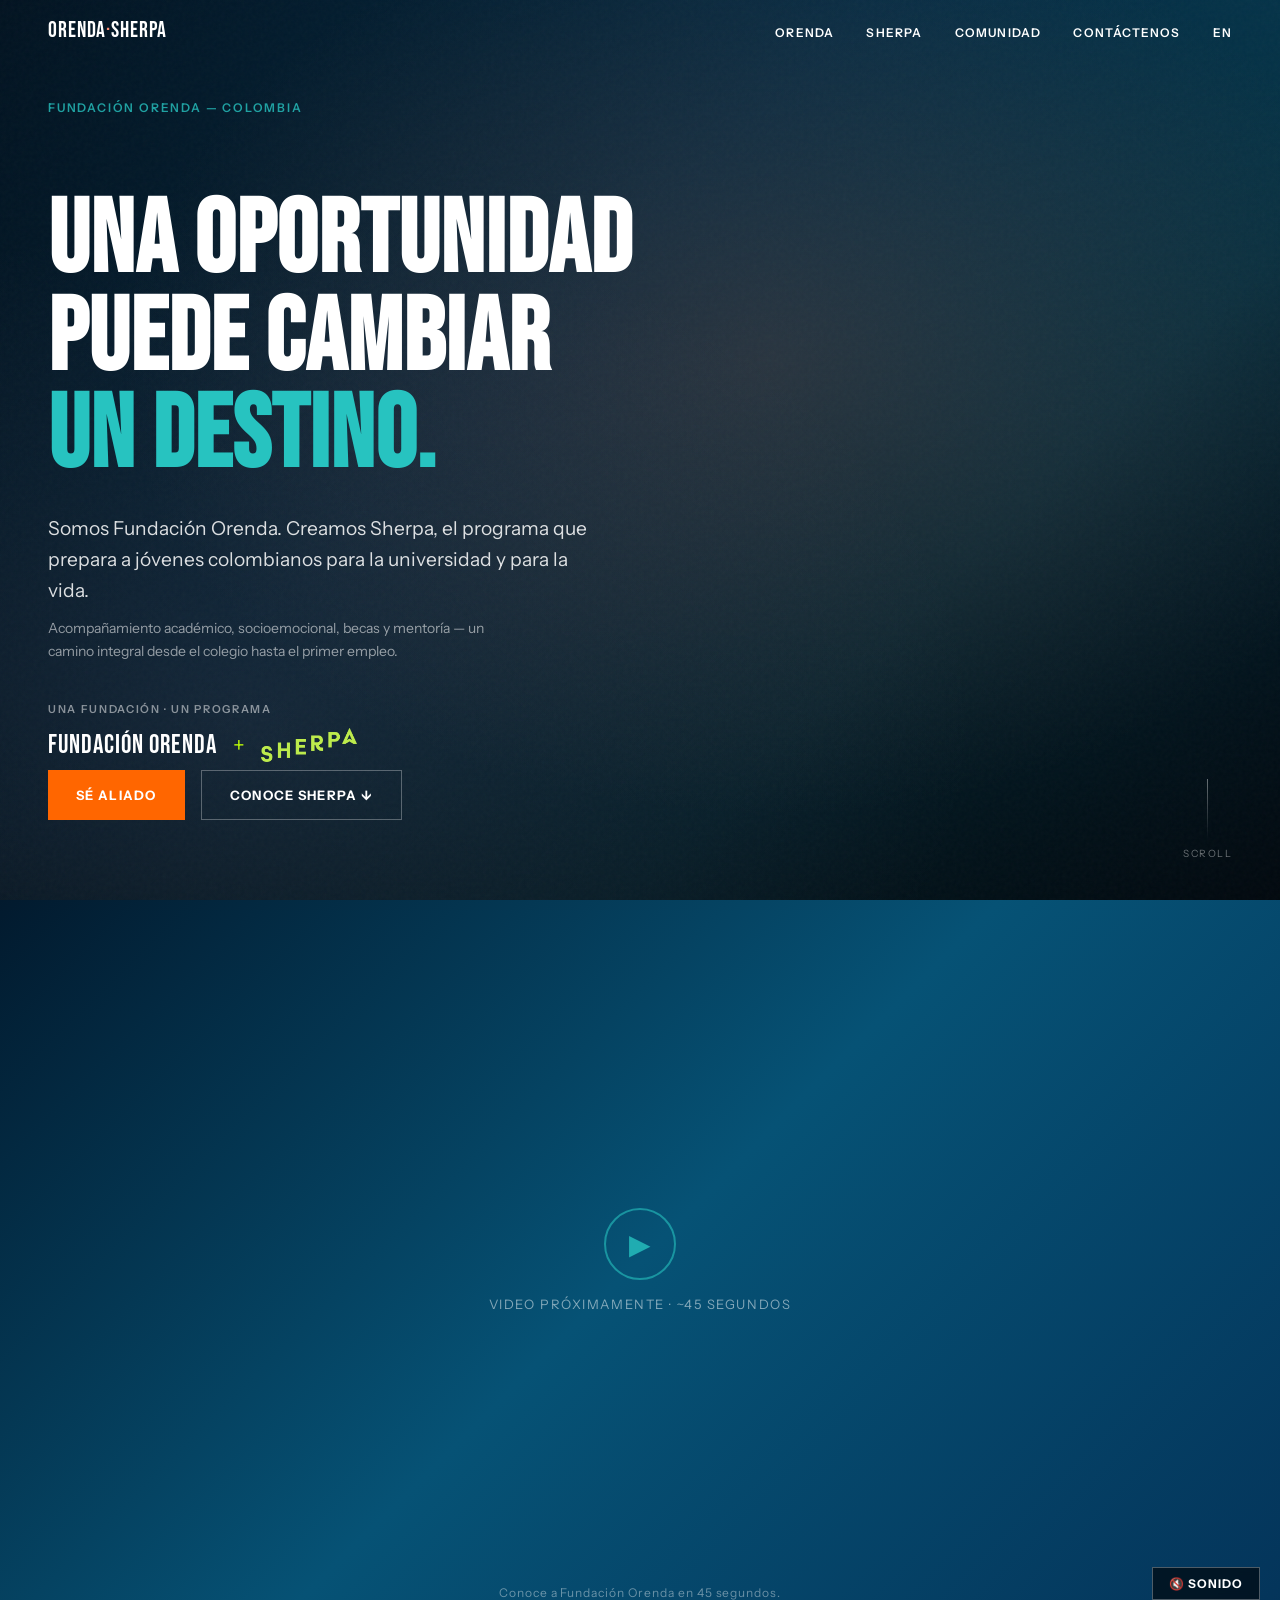
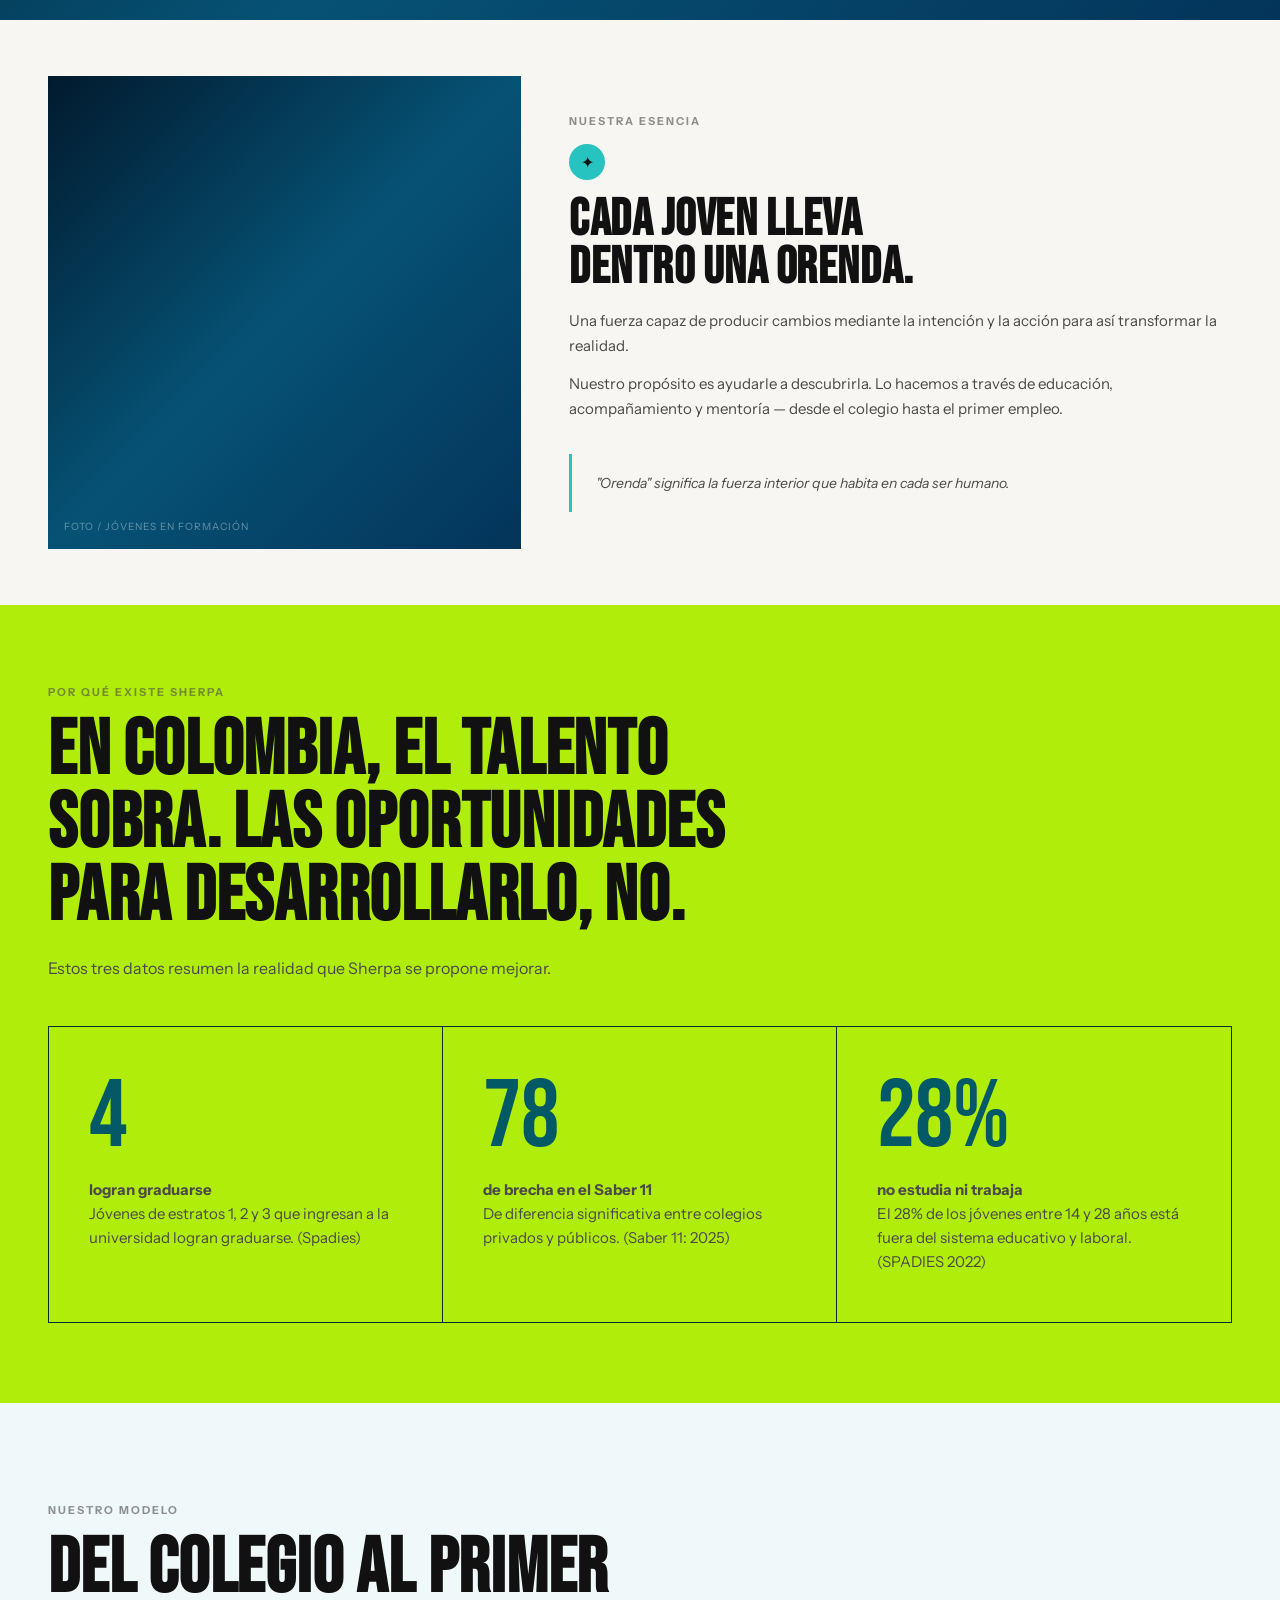
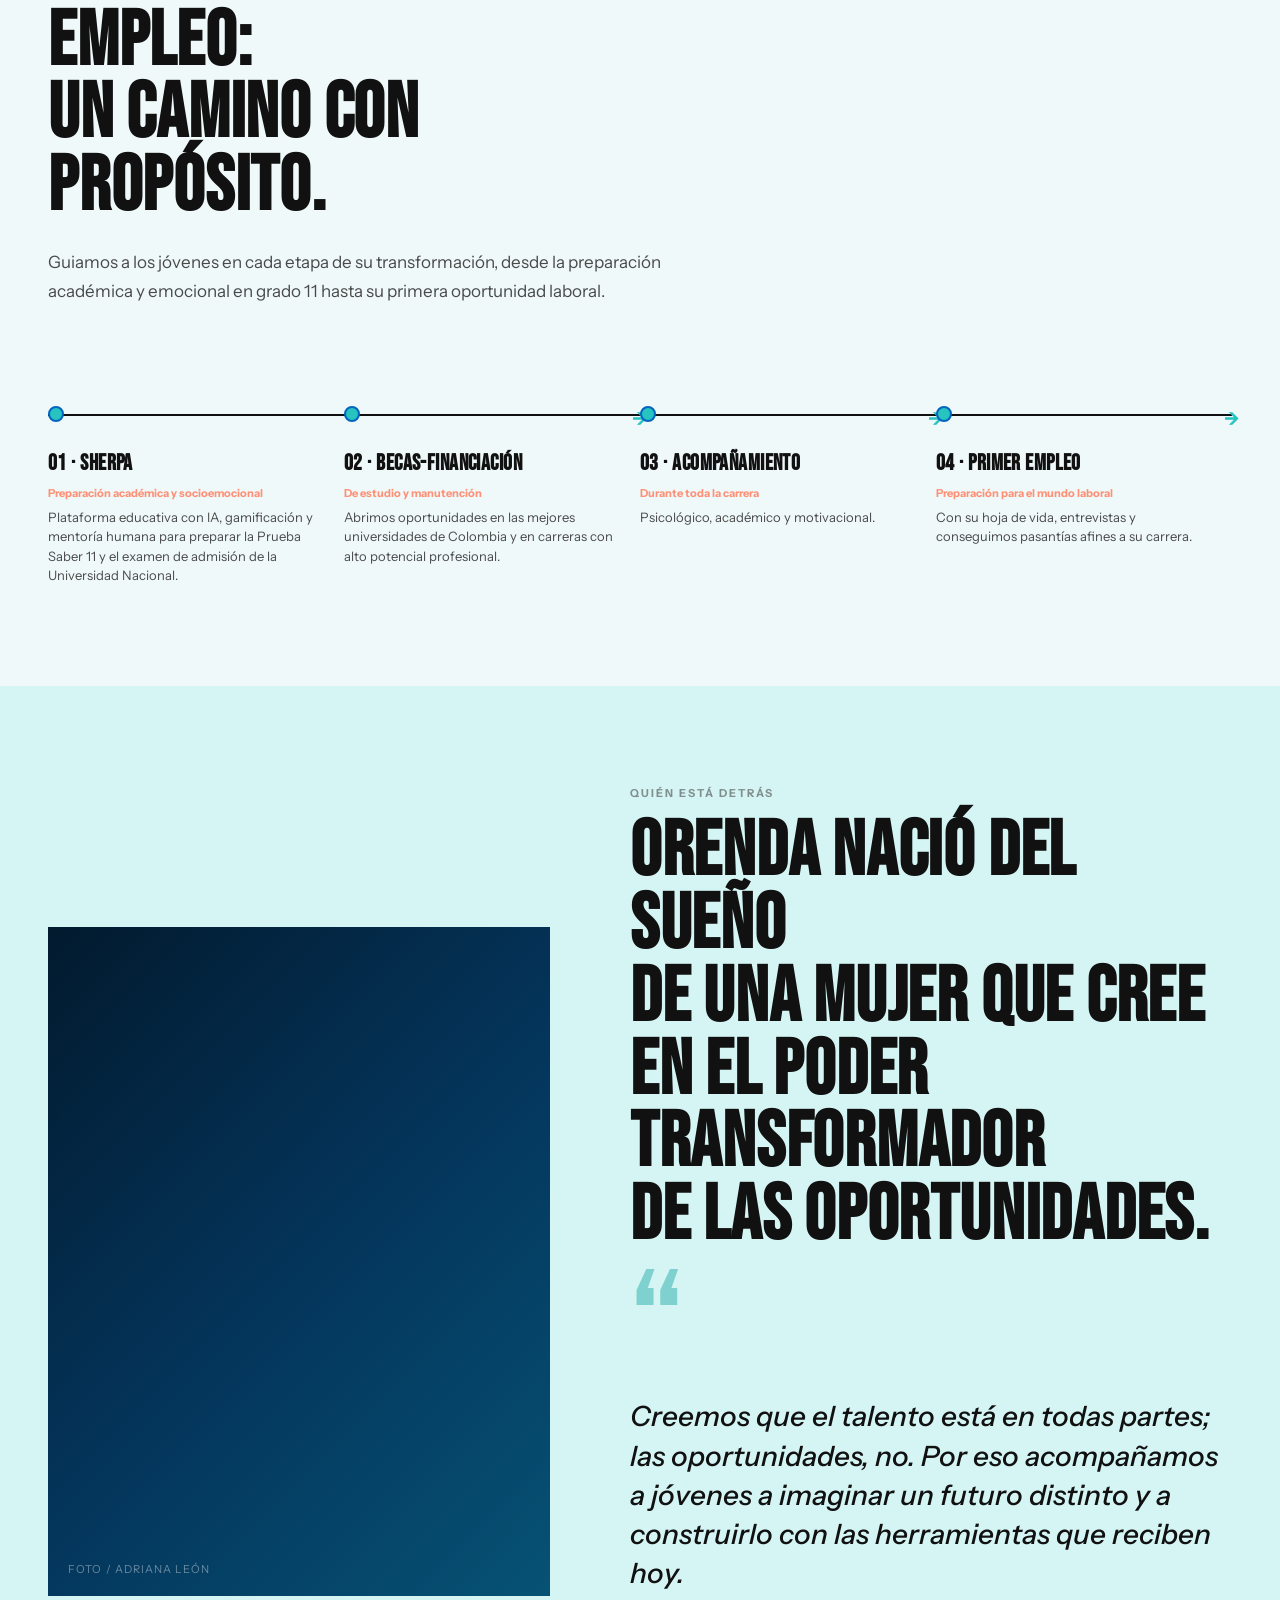
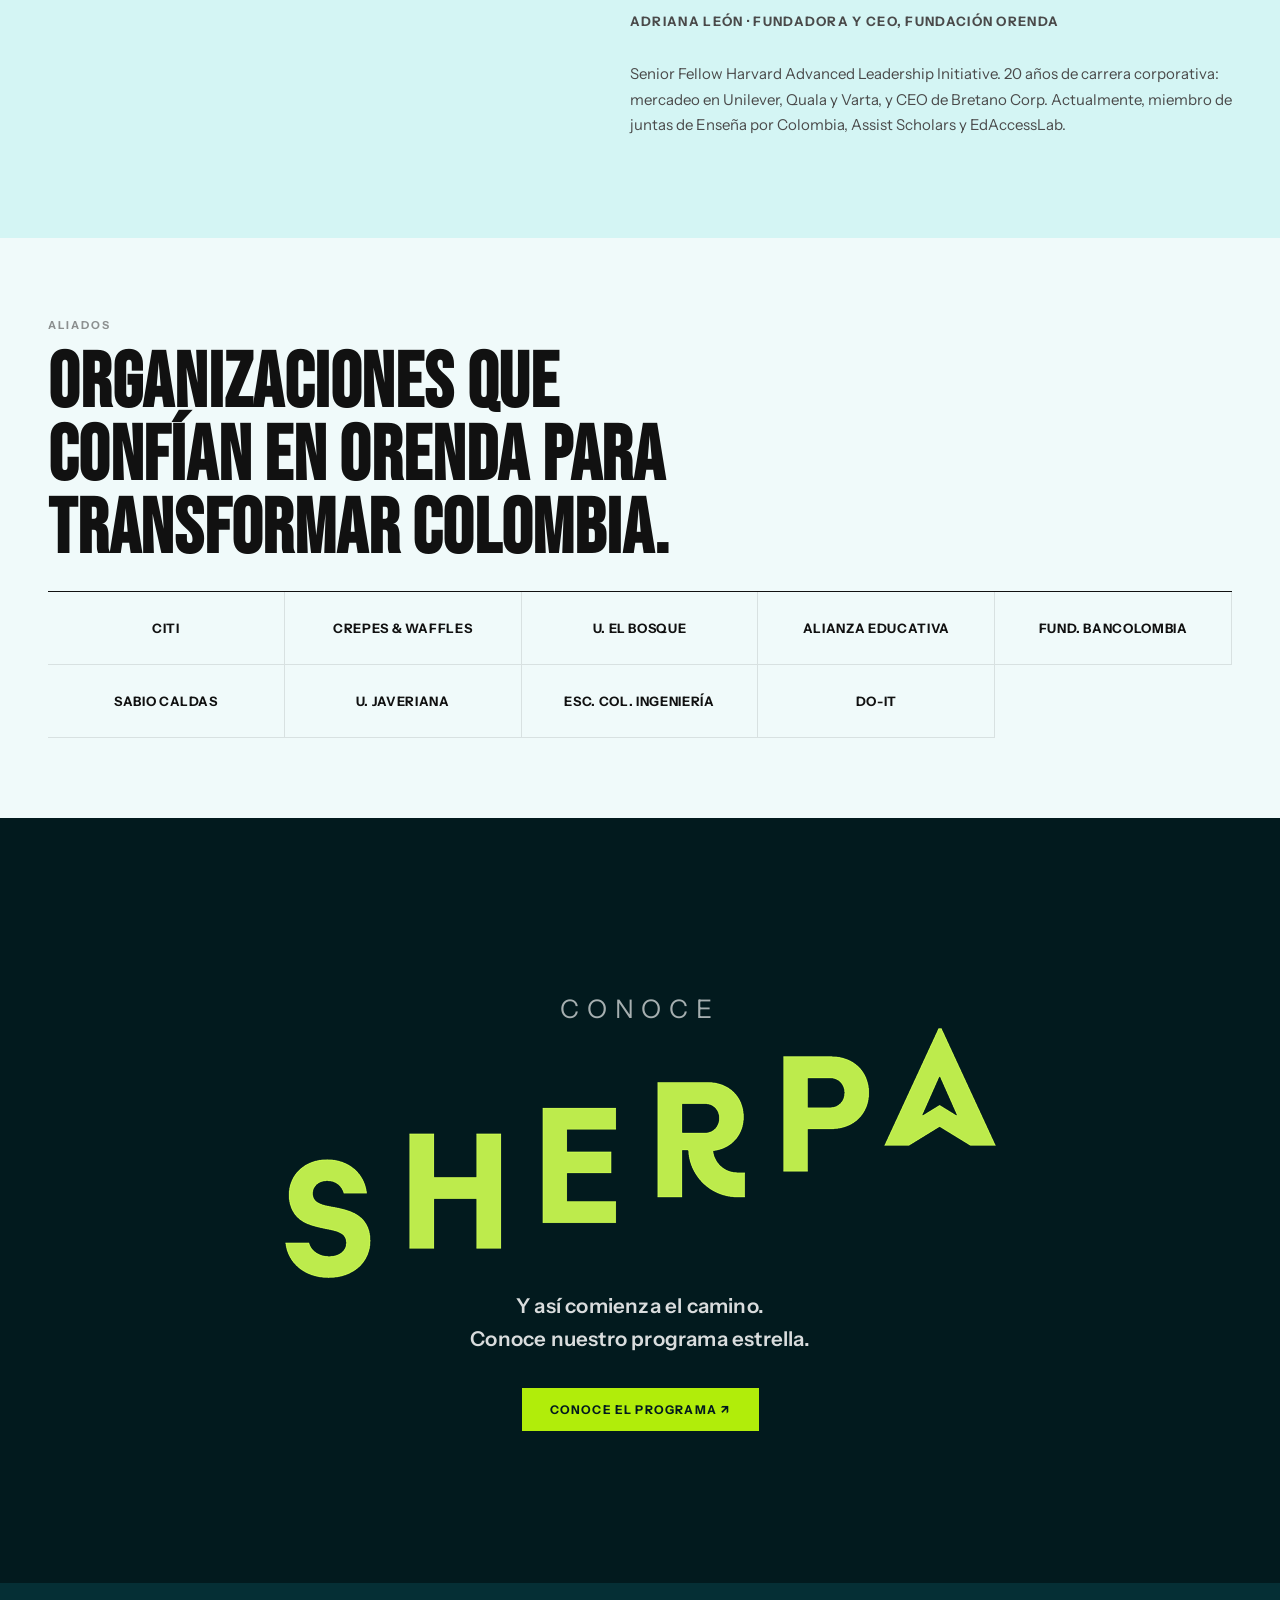
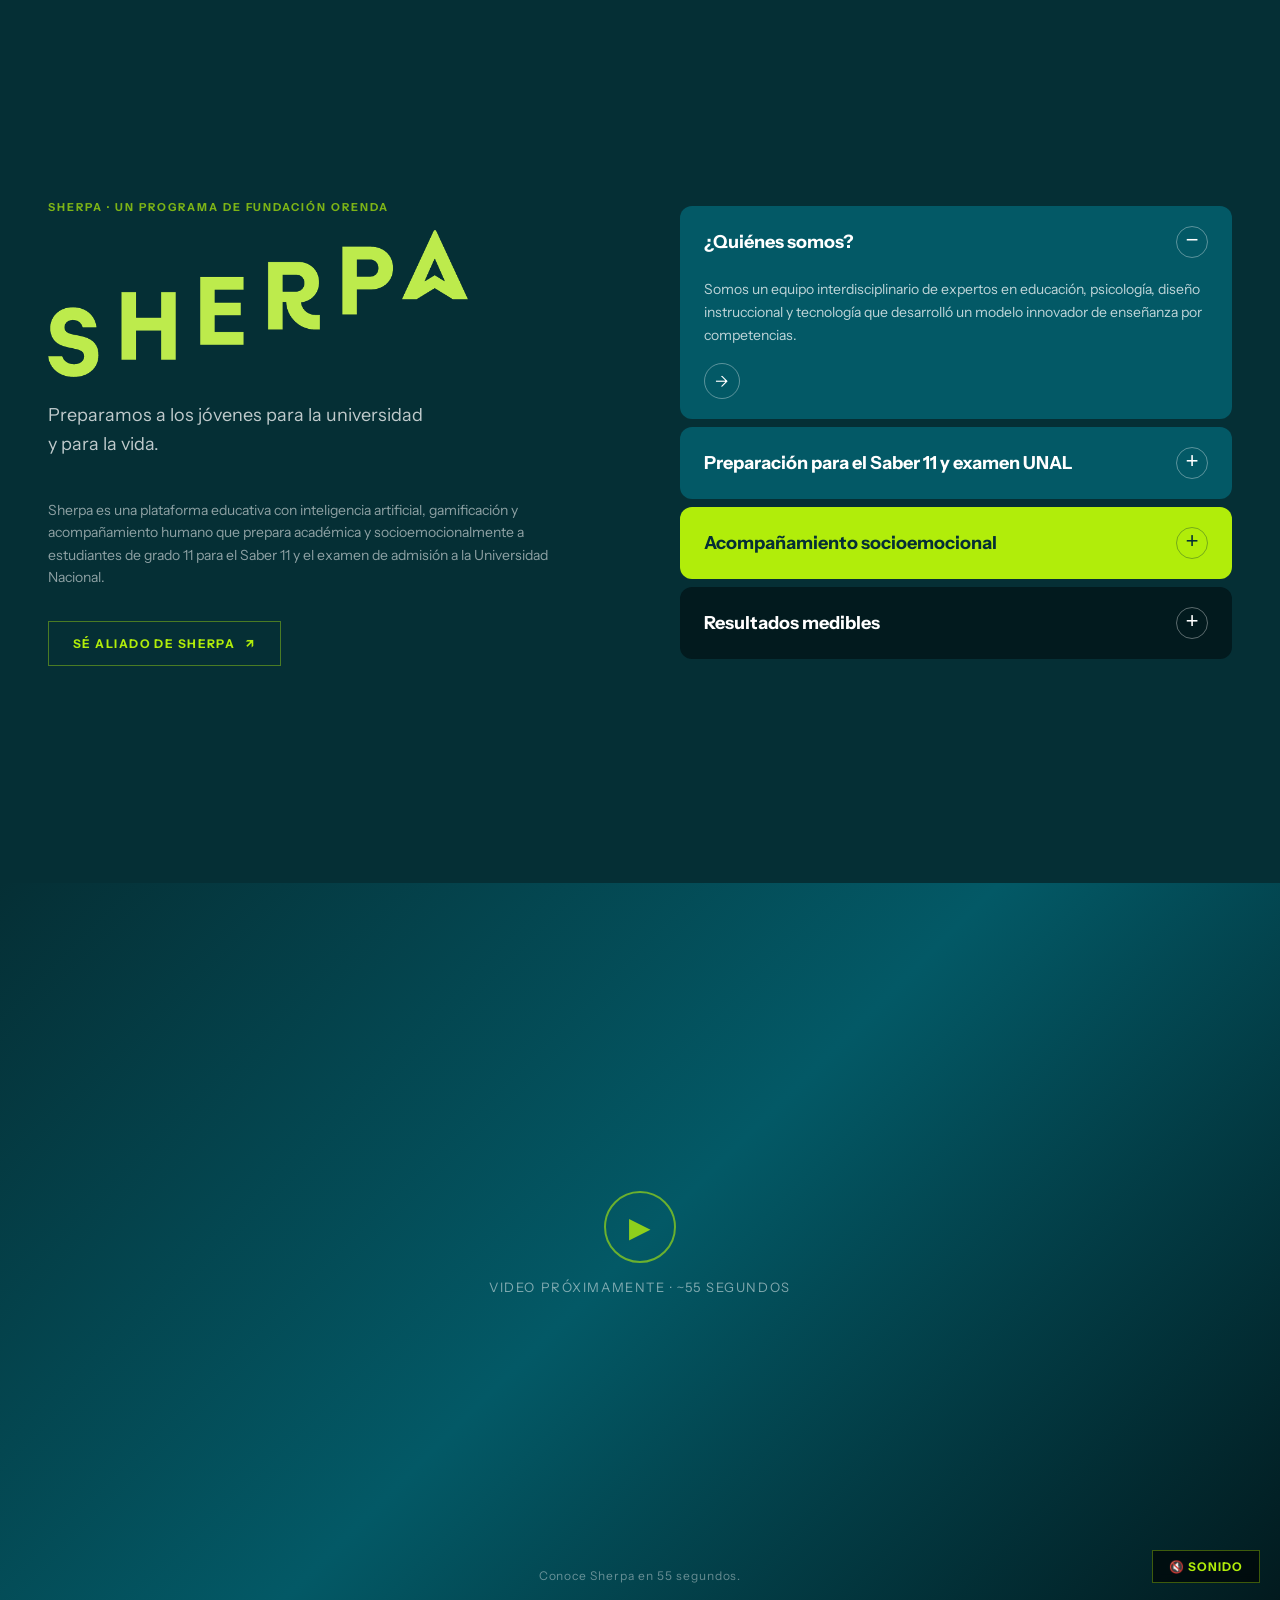
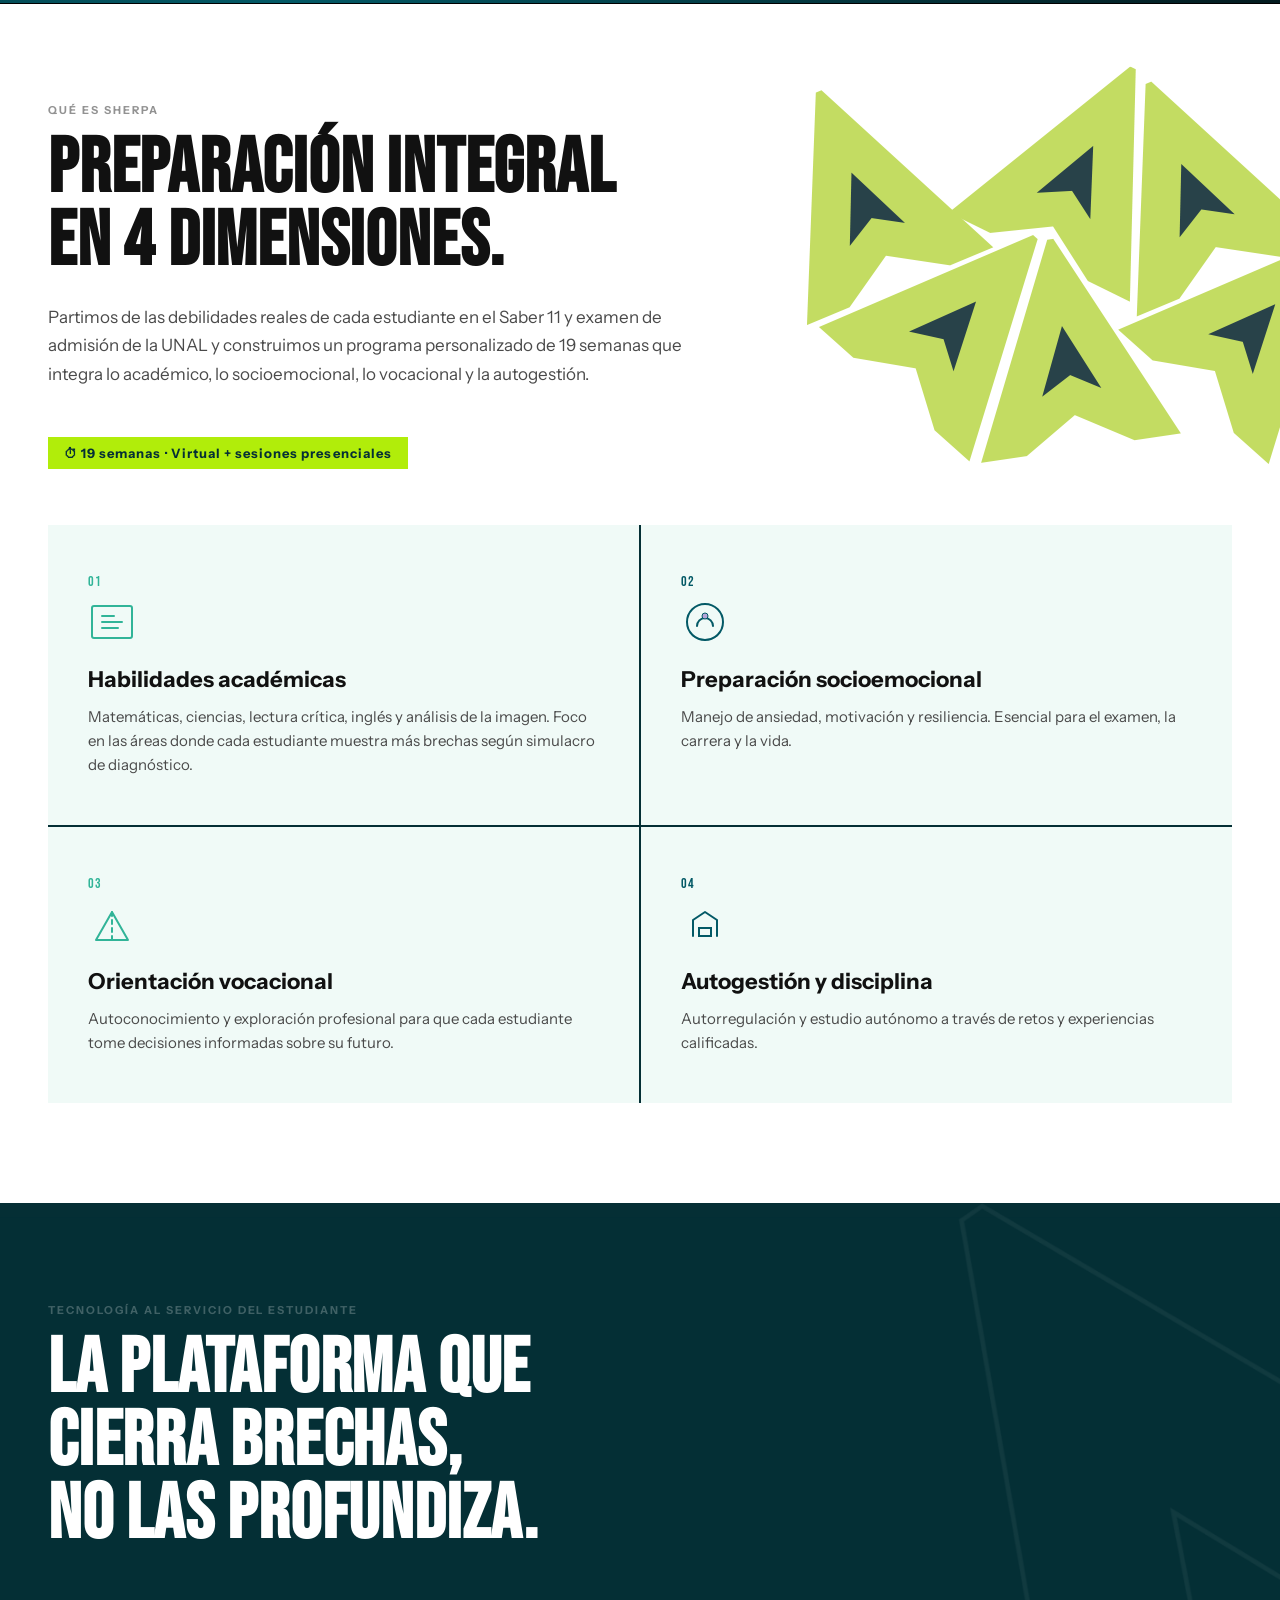
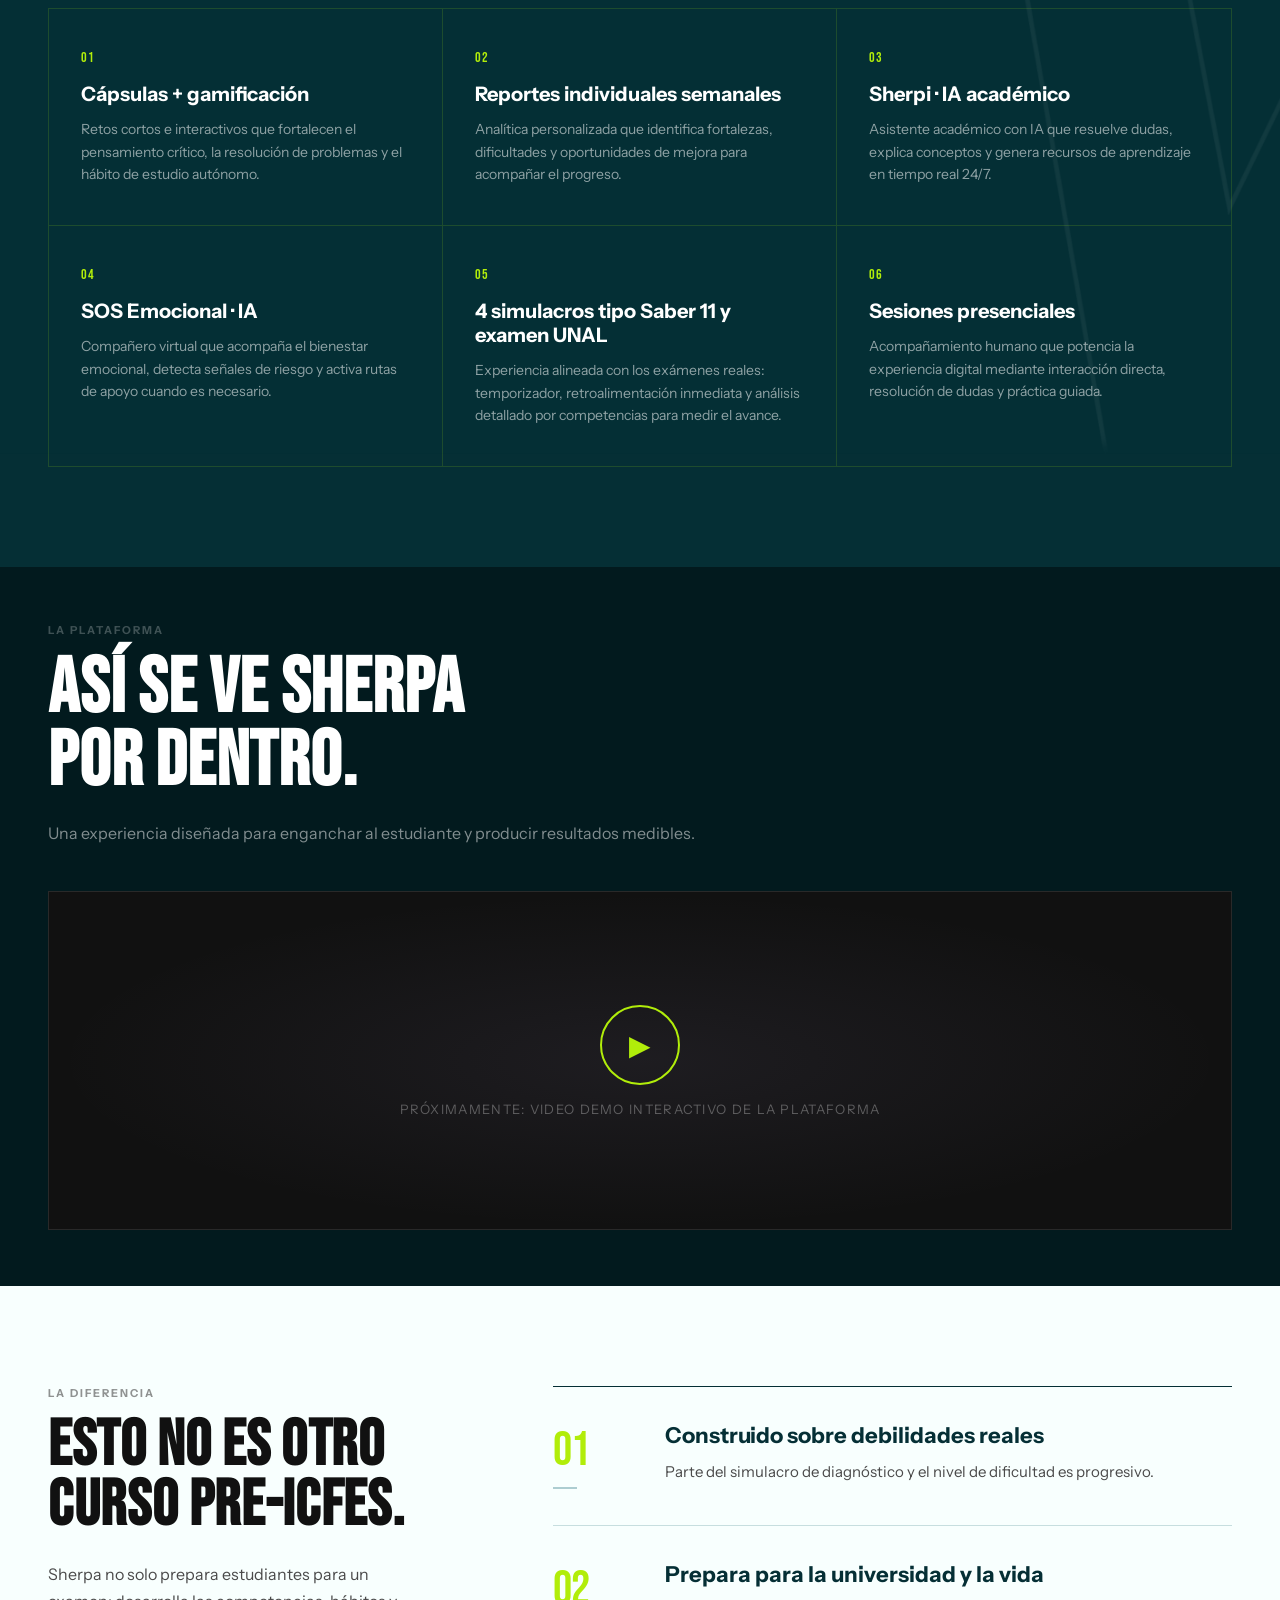
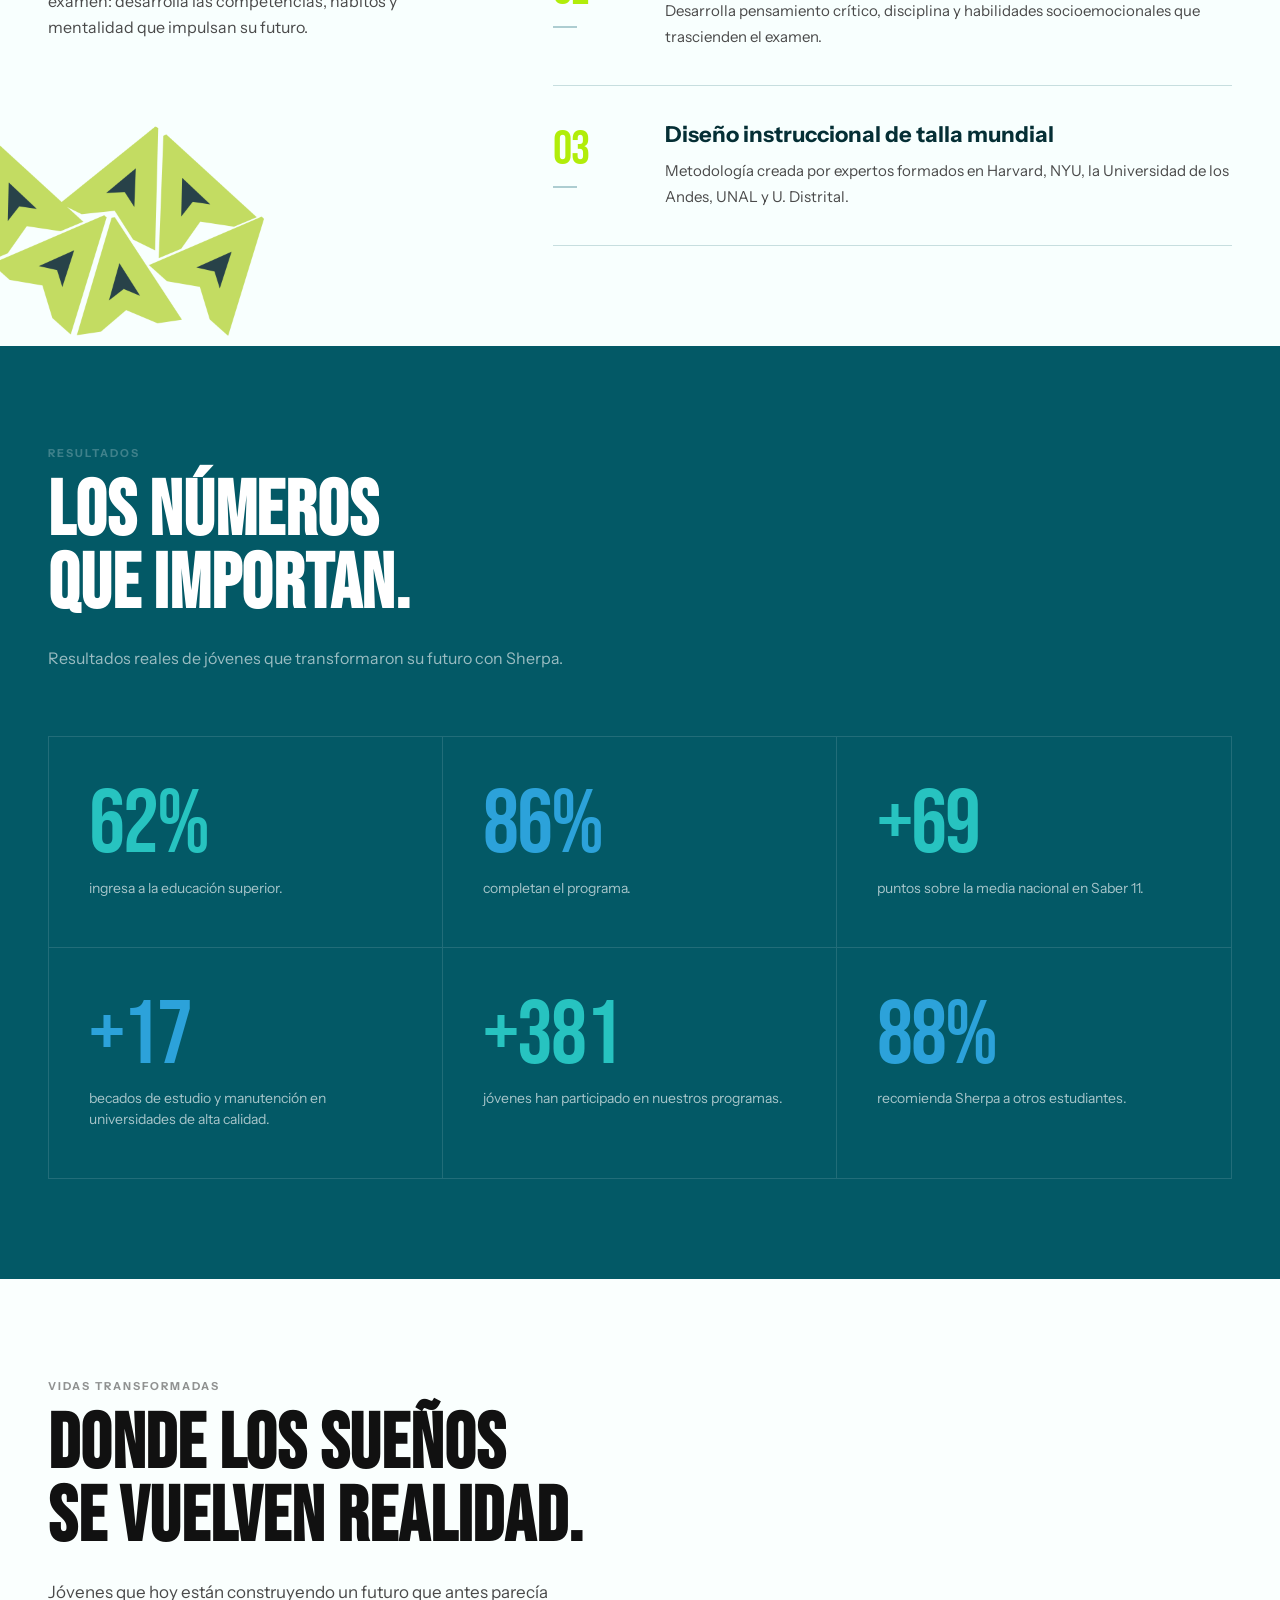
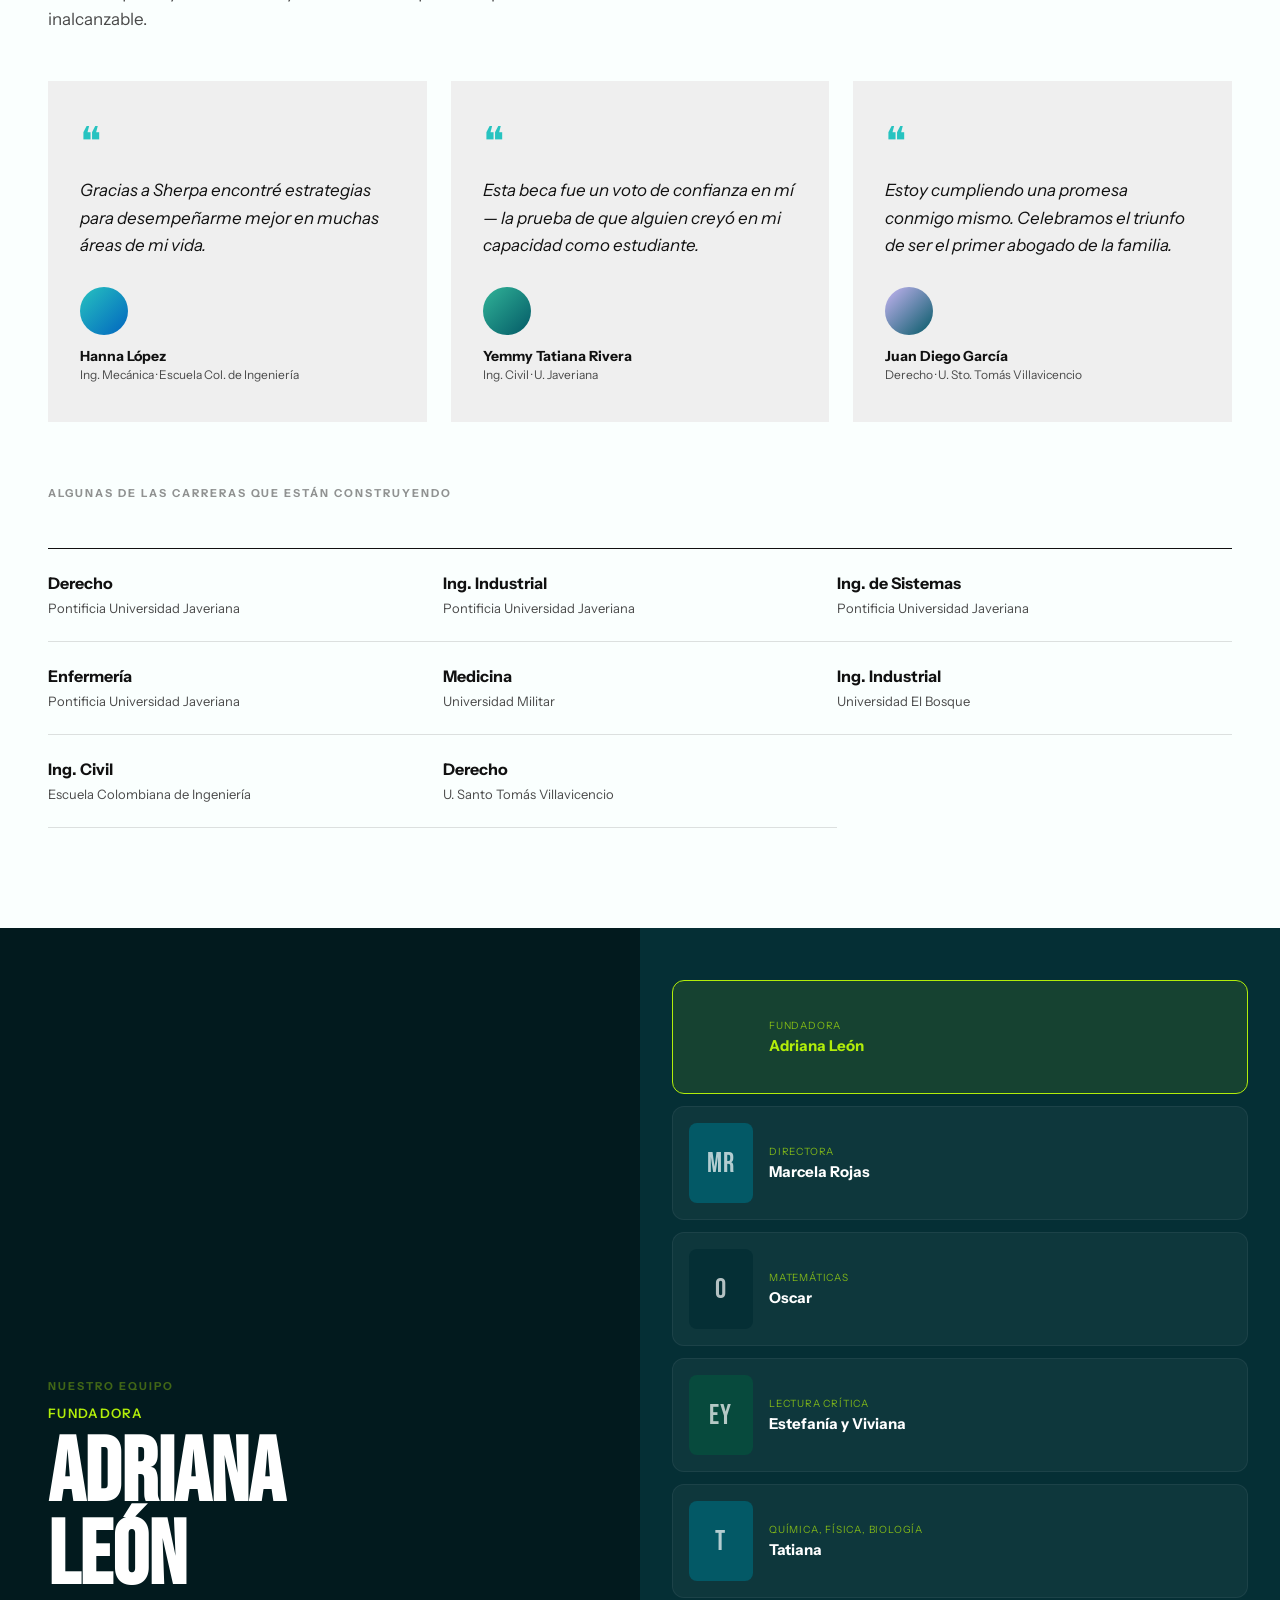
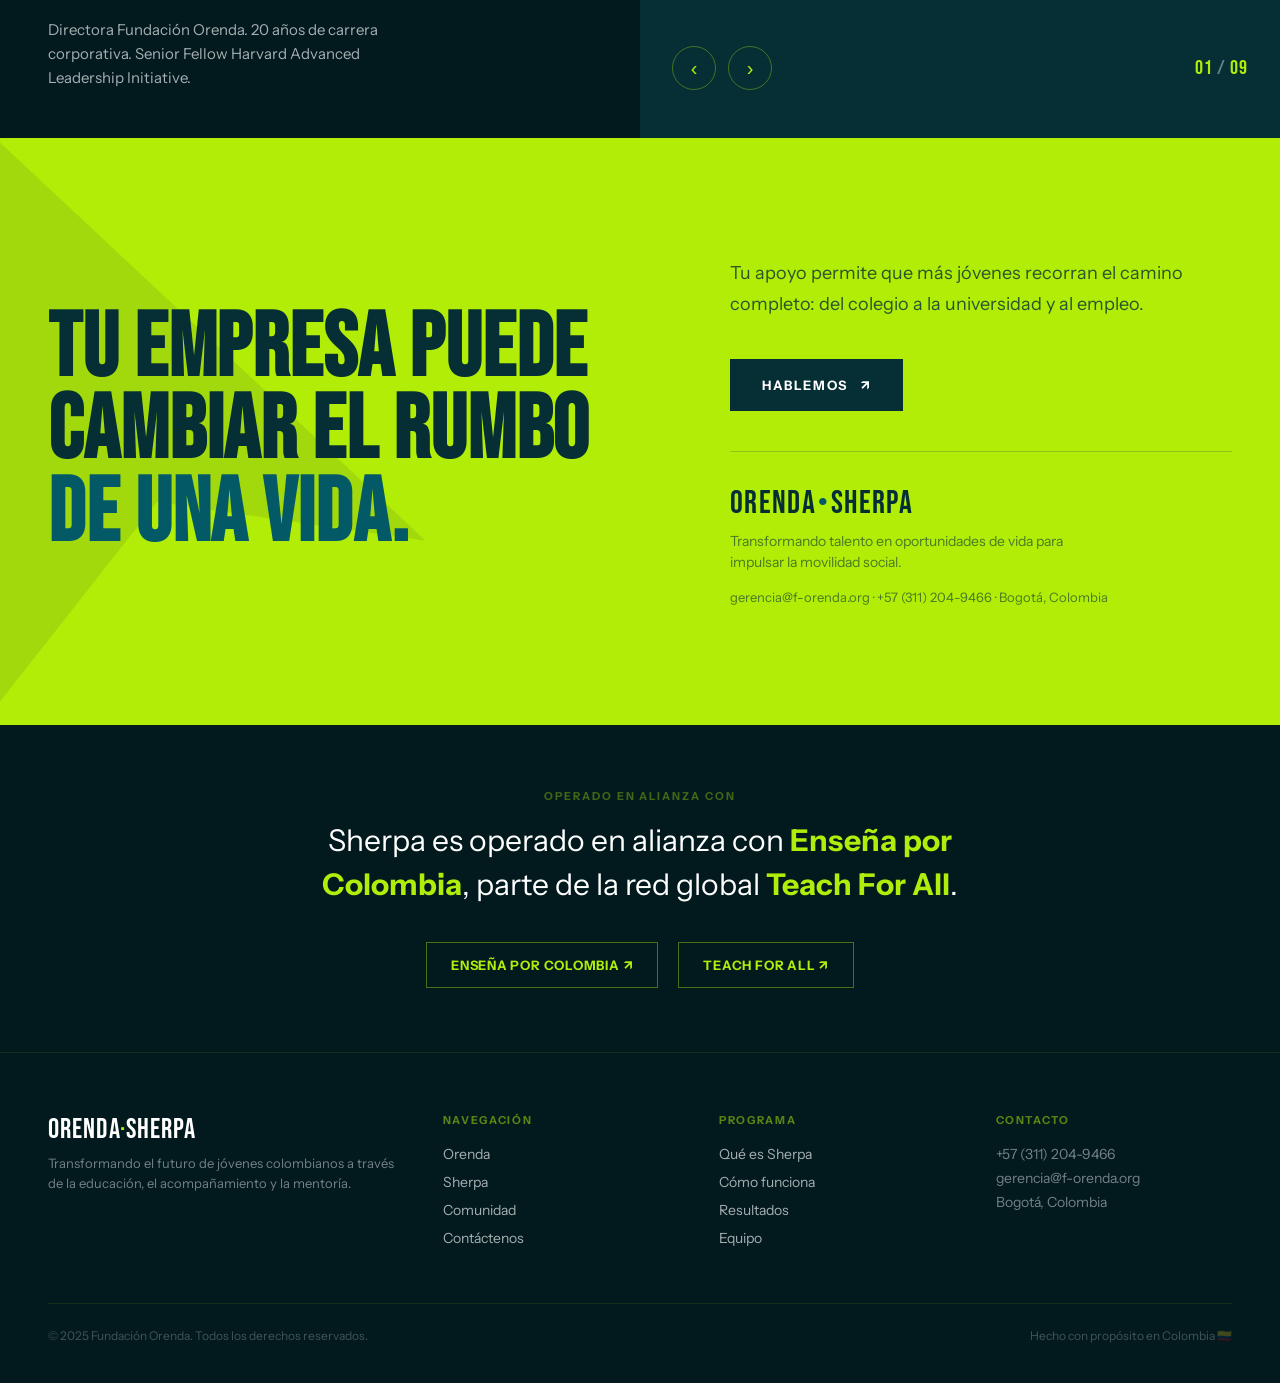
==== Fundacion Orenda.html @ 47c086f9 "Initial commit: Fundacion Orenda Sherpa site" ====
<!DOCTYPE html><html lang="es"><head>


<meta charset="UTF-8">
<meta name="viewport" content="width=device-width, initial-scale=1.0">
<title>Fundación Orenda — Sherpa</title>
<link rel="stylesheet" href="orenda.css">
<link rel="stylesheet" href="orenda-brand.css">
</head>
<body>

<!-- ── MOBILE MENU ── -->
<div class="mobile-menu" id="mobile-menu">
  <button class="mobile-close" id="mobile-close">✕</button>
  <a href="#mision">Orenda</a>
  <a href="#sherpa">Sherpa</a>
  <a href="#testimonios">Comunidad</a>
  <a href="#cta-final">Contáctenos</a>
  <a href="#cta-final" style="color:var(--peach)">Conviértete en Aliado</a>
</div>

<!-- ── NAV ── -->
<nav id="nav" class="scrolled">
  <a href="#" class="nav-logo">Orenda<span>·</span>Sherpa</a>
  <ul class="nav-links">
    <li><a href="#mision">Orenda</a></li>
    <li><a href="#sherpa-hero">Sherpa</a></li>
    <li><a href="#testimonios">Comunidad</a></li>
    <li><a href="#cta-final">Contáctenos</a></li>
    <li><a href="#">EN</a></li>
  </ul>

  <div class="nav-hamburger" id="hamburger">
    <span></span><span></span><span></span>
  </div>
</nav>

<!-- ── HERO ── -->
<section id="hero">
  <div class="hero-photo-hint"></div>
  <div class="hero-bg"></div>
  <div class="hero-grain"></div>
  <div class="hero-label">Fundación Orenda — Colombia</div>
  <div class="hero-content hero-reveal">
    <h1 class="hero-headline">Una oportunidad<br>puede cambiar<br><em>un destino.</em></h1>
    <p class="hero-sub">Somos Fundación Orenda. Creamos Sherpa, el programa que prepara a jóvenes colombianos para la universidad y para la vida.</p>
    <p class="hero-body">Acompañamiento académico, socioemocional, becas y mentoría — un camino integral desde el colegio hasta el primer empleo.</p>
    <div class="hero-lockup">
      <span class="hero-lockup-label">Una fundación · un programa</span>
      <div class="hero-lockup-logos">
        <span class="hero-lockup-orenda">Fundación Orenda</span>
        <span class="hero-lockup-x">+</span>
        <img src="uploads/logo.png" alt="Sherpa" class="hero-lockup-sherpa">
      </div>
    </div>
    <div class="hero-ctas">
      <a href="mailto:gerencia@f-orenda.org" class="btn-hero">Sé Aliado</a>
      <a href="#sherpa-hero" class="btn-hero-sec">Conoce Sherpa ↓</a>
    </div>

  </div>
  <div class="scroll-indicator">
    <div class="scroll-line"></div>
    <span>Scroll</span>
  </div>
</section>



<!-- ── VIDEO ORENDA ── -->
<section id="video-orenda" style="padding:0;background:#000;position:relative;">
  <video id="orenda-video" autoplay="" muted="" playsinline="" loop="" style="width:100%;display:block;max-height:80vh;object-fit:cover;display:none;">
  </video>
  <!-- Placeholder mientras no hay video -->
  <div id="orenda-video-placeholder" style="width:100%;aspect-ratio:16/9;background:linear-gradient(135deg,#021A2E 0%,#065275 50%,#04345A 100%);display:flex;flex-direction:column;align-items:center;justify-content:center;gap:16px;cursor:pointer;" onclick="document.getElementById('orenda-video-placeholder').style.display='none'">
    <div style="width:72px;height:72px;border-radius:50%;border:2px solid rgba(39,195,192,0.6);display:flex;align-items:center;justify-content:center;font-size:28px;color:rgba(39,195,192,0.8)">▶</div>
    <p style="color:rgba(255,255,255,0.5);font-size:13px;letter-spacing:0.12em;text-transform:uppercase;font-family:'Instrument Sans',sans-serif">Video próximamente · ~45 segundos</p>
  </div>
  <!-- Sound toggle -->
  <button id="orenda-sound-btn" onclick="toggleOrendaSound()" style="position:absolute;bottom:20px;right:20px;background:rgba(0,0,0,0.6);border:1px solid rgba(255,255,255,0.3);color:#fff;padding:8px 16px;font-size:12px;font-family:'Instrument Sans',sans-serif;font-weight:700;letter-spacing:0.08em;text-transform:uppercase;cursor:pointer;backdrop-filter:blur(4px);">🔇 Sonido</button>
  <p style="position:absolute;bottom:20px;left:0;right:0;text-align:center;color:rgba(255,255,255,0.4);font-size:12px;letter-spacing:0.08em;font-family:'Instrument Sans',sans-serif;pointer-events:none;">Conoce a Fundación Orenda en 45 segundos.</p>
  <script>
    function toggleOrendaSound() {
      var v = document.getElementById('orenda-video');
      var btn = document.getElementById('orenda-sound-btn');
      if (!v) return;
      v.muted = !v.muted;
      btn.textContent = v.muted ? '🔇 Sonido' : '🔊 Silenciar';
    }
    // Autoplay when entering viewport
    var orendaObs = new IntersectionObserver(function(entries) {
      entries.forEach(function(e) {
        var v = document.getElementById('orenda-video');
        if (!v || !v.src) return;
        if (e.isIntersecting) v.play(); else v.pause();
      });
    }, { threshold: 0.3 });
    var ov = document.getElementById('orenda-video');
    if (ov) orendaObs.observe(ov);
  </script>
</section>


<section id="mision">
  <div class="mision-img reveal visible"></div>
  <div class="reveal reveal-delay-1 visible">
    <div class="section-label">NUESTRA ESENCIA</div>
    <div class="mision-accent">✦</div>
    <h2 class="section-title">Cada joven lleva<br>dentro una orenda.</h2>
    <div class="mision-body">
      <p>Una fuerza capaz de producir cambios mediante la intención y la acción para así transformar la realidad.</p>
      <p>Nuestro propósito es ayudarle a descubrirla. Lo hacemos a través de educación, acompañamiento y mentoría — desde el colegio hasta el primer empleo.</p>
    </div>
    <div class="mision-quote">"Orenda" significa la fuerza interior que habita en cada ser humano.</div>
  </div>
</section>

<!-- ── REALIDAD (talento sobra) ── -->
<section id="sherpa-stats" style="background-color: rgb(177, 237, 10)">
  <div class="reveal visible">
    <div class="section-label">POR QUÉ EXISTE SHERPA</div>
    <h2 class="section-title">En Colombia, el talento<br>sobra. Las oportunidades<br>para desarrollarlo, no.</h2>
  </div>
  <p style="font-size:16px;color:var(--dark-gray);max-width:540px;margin-bottom:48px" class="reveal reveal-delay-1 visible">Estos tres datos resumen la realidad que Sherpa se propone mejorar.</p>
  <div class="sherpa-stats-grid">
    <div class="sherpa-stat-card reveal visible">
      <div class="sherpa-stat-num" data-target="4">4 de cada 10</div>
      <div class="sherpa-stat-text"><strong>logran graduarse</strong><br>Jóvenes de estratos 1, 2 y 3 que ingresan a la universidad logran graduarse. (Spadies)</div>
    </div>
    <div class="sherpa-stat-card reveal reveal-delay-1 visible">
      <div class="sherpa-stat-num" data-target="78">78<span style="font-size:0.4em"> puntos</span></div>
      <div class="sherpa-stat-text"><strong>de brecha en el Saber 11</strong><br>De diferencia significativa entre colegios privados y públicos. (Saber 11: 2025)</div>
    </div>
    <div class="sherpa-stat-card reveal reveal-delay-2 visible">
      <div class="sherpa-stat-num" data-target="28%">28%</div>
      <div class="sherpa-stat-text"><strong>no estudia ni trabaja</strong><br>El 28% de los jóvenes entre 14 y 28 años está fuera del sistema educativo y laboral. (SPADIES 2022)</div>
    </div>
  </div>
</section>



<!-- ── MODELO ── -->
<section id="modelo">
  <div class="modelo-intro reveal visible">
    <div class="section-label">NUESTRO MODELO</div>
    <h2 class="section-title">Del colegio al primer empleo:<br>Un camino con propósito.</h2>
    <p>Guiamos a los jóvenes en cada etapa de su transformación, desde la preparación académica y emocional en grado 11 hasta su primera oportunidad laboral.</p>
  </div>
  <div class="pathway" style="grid-template-columns: repeat(4,1fr)">
    <div class="pathway-step reveal visible">
      <div class="pathway-dot"></div>
      <h4>01 · Sherpa</h4>
      <p style="font-size:11px;font-weight:700;color:var(--peach);margin-bottom:6px">Preparación académica y socioemocional</p>
      <p>Plataforma educativa con IA, gamificación y mentoría humana para preparar la Prueba Saber 11 y el examen de admisión de la Universidad Nacional.</p>
    </div>
    <div class="pathway-step reveal reveal-delay-1 visible">
      <div class="pathway-dot"></div>
      <div class="pathway-arrow">→</div>
      <h4>02 · Becas-Financiación</h4>
      <p style="font-size:11px;font-weight:700;color:var(--peach);margin-bottom:6px">De estudio y manutención</p>
      <p>Abrimos oportunidades en las mejores universidades de Colombia y en carreras con alto potencial profesional.</p>
    </div>
    <div class="pathway-step reveal reveal-delay-2 visible">
      <div class="pathway-dot"></div>
      <div class="pathway-arrow">→</div>
      <h4>03 · Acompañamiento</h4>
      <p style="font-size:11px;font-weight:700;color:var(--peach);margin-bottom:6px">Durante toda la carrera</p>
      <p>Psicológico, académico y motivacional.</p>
    </div>
    <div class="pathway-step reveal reveal-delay-3 visible">
      <div class="pathway-dot"></div>
      <div class="pathway-arrow">→</div>
      <h4>04 · Primer empleo</h4>
      <p style="font-size:11px;font-weight:700;color:var(--peach);margin-bottom:6px">Preparación para el mundo laboral</p>
      <p>Con su hoja de vida, entrevistas y conseguimos pasantías afines a su carrera.</p>
    </div>
  </div>
</section>

<!-- ── ADRIANA LEÓN ── -->
<section id="fundadora">
  <div class="fundadora-img reveal visible"></div>
  <div class="reveal reveal-delay-1 visible">
    <div class="section-label">QUIÉN ESTÁ DETRÁS</div>
    <h2 class="section-title">Orenda nació del sueño<br>de una mujer que cree<br>en el poder transformador<br>de las oportunidades.</h2>
    <div class="fundadora-quote-mark">“</div>
    <p class="fundadora-quote">Creemos que el talento está en todas partes; las oportunidades, no. Por eso acompañamos a jóvenes a imaginar un futuro distinto y a construirlo con las herramientas que reciben hoy.</p>
    <div class="fundadora-attribution">Adriana León · Fundadora y CEO, Fundación Orenda</div>
    <p class="fundadora-bio">Senior Fellow Harvard Advanced Leadership Initiative. 20 años de carrera corporativa: mercadeo en Unilever, Quala y Varta, y CEO de Bretano Corp. Actualmente, miembro de juntas de Enseña por Colombia, Assist Scholars y EdAccessLab.</p>
  </div>
</section>



<!-- ── ALIADOS ── -->
<section id="aliados">
  <div class="reveal visible">
    <div class="section-label">ALIADOS</div>
    <h2 class="section-title">Organizaciones que<br>confían en Orenda para<br>transformar Colombia.</h2>
  </div>
  <div class="aliados-grid reveal reveal-delay-1 visible">
    <div class="aliado-item">Citi</div>
    <div class="aliado-item">Crepes &amp; Waffles</div>
    <div class="aliado-item">U. El Bosque</div>
    <div class="aliado-item">Alianza Educativa</div>
    <div class="aliado-item">Fund. Bancolombia</div>
    <div class="aliado-item">Sabio Caldas</div>
    <div class="aliado-item">U. Javeriana</div>
    <div class="aliado-item">Esc. Col. Ingeniería</div>
    <div class="aliado-item">DO-IT</div>
  </div>
</section>

<!-- ── SHERPA DIVIDER ── -->
<!-- ── SHERPA DIVIDER ── -->
<section id="sherpa-divider">
  <!-- SVG mountain layers — back to front -->
  <div class="sd3-mountains">
    <svg class="sd3-svg" viewBox="0 0 1440 600" preserveAspectRatio="xMidYMax slice" xmlns="http://www.w3.org/2000/svg">
      <defs>
        <!-- Background sky -->
        <linearGradient id="sd3sky" x1="0" y1="0" x2="0" y2="1">
          <stop offset="0%" stop-color="#010c0e"></stop>
          <stop offset="60%" stop-color="#021a1e"></stop>
          <stop offset="100%" stop-color="#031f24"></stop>
        </linearGradient>
        <!-- Mountain layers -->
        <linearGradient id="sd3m0" x1="0" y1="0" x2="0" y2="1">
          <stop offset="0%" stop-color="#073540" stop-opacity="0.5"></stop>
          <stop offset="100%" stop-color="#031f24" stop-opacity="0.5"></stop>
        </linearGradient>
        <linearGradient id="sd3m1" x1="0" y1="0" x2="0" y2="1">
          <stop offset="0%" stop-color="#094050"></stop>
          <stop offset="100%" stop-color="#031f24"></stop>
        </linearGradient>
        <linearGradient id="sd3m2" x1="0" y1="0" x2="0" y2="1">
          <stop offset="0%" stop-color="#063540"></stop>
          <stop offset="100%" stop-color="#021a1e"></stop>
        </linearGradient>
        <linearGradient id="sd3m3" x1="0" y1="0" x2="0" y2="1">
          <stop offset="0%" stop-color="#042830"></stop>
          <stop offset="100%" stop-color="#010d10"></stop>
        </linearGradient>
        <linearGradient id="sd3m4" x1="0" y1="0" x2="0" y2="1">
          <stop offset="0%" stop-color="#031e24"></stop>
          <stop offset="100%" stop-color="#010d10"></stop>
        </linearGradient>
        <!-- Fog/mist overlay -->
        <linearGradient id="sd3fog" x1="0" y1="0" x2="0" y2="1">
          <stop offset="0%" stop-color="#021a1e" stop-opacity="0"></stop>
          <stop offset="40%" stop-color="#021a1e" stop-opacity="0.45"></stop>
          <stop offset="60%" stop-color="#021a1e" stop-opacity="0.55"></stop>
          <stop offset="100%" stop-color="#021a1e" stop-opacity="0"></stop>
        </linearGradient>
        <!-- Lime glow on peak -->
        <radialGradient id="sd3glow" cx="55%" cy="20%" r="30%">
          <stop offset="0%" stop-color="#b1ed0a" stop-opacity="0.12"></stop>
          <stop offset="100%" stop-color="#b1ed0a" stop-opacity="0"></stop>
        </radialGradient>
      </defs>

      <!-- Sky -->
      <rect width="1440" height="600" fill="url(#sd3sky)"></rect>

      <!-- Stars -->
      <circle cx="120" cy="40" r="1" fill="#b1ed0a" opacity="0.5"></circle>
      <circle cx="280" cy="22" r="0.8" fill="#fff" opacity="0.3"></circle>
      <circle cx="480" cy="35" r="1.2" fill="#fff" opacity="0.25"></circle>
      <circle cx="650" cy="18" r="0.8" fill="#b1ed0a" opacity="0.35"></circle>
      <circle cx="900" cy="28" r="1" fill="#fff" opacity="0.3"></circle>
      <circle cx="1150" cy="15" r="1.2" fill="#b1ed0a" opacity="0.45"></circle>
      <circle cx="1350" cy="38" r="0.8" fill="#fff" opacity="0.3"></circle>

      <!-- Layer 0: very far, faint -->
      <path d="M0,600 L0,350 C120,310 220,270 340,250 C460,230 540,240 620,225 C700,210 760,190 830,175 C900,160 970,165 1040,180 C1110,195 1180,215 1280,240 C1360,260 1410,280 1440,295 L1440,600Z" fill="url(#sd3m0)"></path>

      <!-- Layer 1: back mountains -->
      <path d="M0,600 L0,400 C80,370 170,340 260,320 C350,300 420,305 500,290 C580,275 640,255 700,238 C760,221 810,210 870,202 C930,194 990,200 1060,215 C1130,230 1190,250 1270,268 C1350,286 1410,305 1440,318 L1440,600Z" fill="url(#sd3m1)"></path>

      <!-- Layer 2: mid mountains, main peak center-right -->
      <path d="M0,600 L0,480 C60,455 130,435 200,418 C270,401 330,400 390,388 C450,376 500,360 555,342 C610,324 655,308 700,292 C745,276 783,262 820,248 C857,234 885,223 920,215 C955,207 990,208 1030,218 C1070,228 1105,245 1150,258 C1195,271 1240,278 1295,292 C1350,306 1405,325 1440,340 L1440,600Z" fill="url(#sd3m2)"></path>

      <!-- Layer 3: closer mountains, tall peak left-center -->
      <path d="M0,600 L0,540 C40,520 90,505 140,492 C190,479 235,475 280,465 C325,455 365,443 405,428 C445,413 480,396 515,378 C550,360 578,342 608,322 C638,302 663,282 690,262 C717,242 740,225 766,212 C792,199 816,195 845,200 C874,205 900,220 930,238 C960,256 992,278 1030,295 C1068,312 1110,323 1160,336 C1210,349 1265,362 1320,378 C1375,394 1415,412 1440,425 L1440,600Z" fill="url(#sd3m3)"></path>

      <!-- Layer 4: foreground dark -->
      <path d="M0,600 L0,570 C60,555 130,542 200,530 C270,518 330,512 390,502 C450,492 500,480 550,465 C600,450 645,433 690,415 C735,397 772,380 810,362 C848,344 880,328 915,315 C950,302 988,295 1030,295 C1072,295 1110,302 1155,315 C1200,328 1245,346 1295,362 C1345,378 1400,395 1440,408 L1440,600Z" fill="url(#sd3m4)"></path>

      <!-- Lime peak accent -->
      <path d="M845,200 L822,220 L832,224 L812,244 L848,234 L862,252 L868,232 L884,230 L860,200Z" fill="#b1ed0a" opacity="0.8"></path>

      <!-- Lime glow -->
      <ellipse cx="845" cy="210" rx="180" ry="100" fill="url(#sd3glow)"></ellipse>

      <!-- Mist/fog band in center (where text lives) -->
      <rect width="1440" height="600" fill="url(#sd3fog)"></rect>
    </svg>
  </div>

  <!-- Centered text — overlapping the mountain layers -->
  <div class="sd3-content reveal visible">
    <div class="sd3-tag">
</div>
    <h2 class="sd3-headline">
      <span class="sd3-h-top">Conoce</span>
      <span class="sd3-h-mid"><img src="uploads/logo.png" alt="Sherpa" class="sd3-logo"></span>
      <span class="sd3-h-bot">Y así comienza el camino.<br>Conoce nuestro programa estrella.</span>
    </h2>
    <a href="#sherpa-hero" class="sd3-cta">Conoce el programa ↗</a>
  </div>
</section>


<!-- ── SHERPA HERO ── -->
<section id="sherpa-hero">
  <!-- Left: headline -->
  <div class="sh-left reveal visible">
    <div class="sh-left-tag">SHERPA · Un programa de Fundación Orenda</div>
    <h2 class="sh-left-title"><img src="uploads/logo.png" alt="Sherpa" class="sh-left-logo"></h2>
    <p class="sh-left-sub">Preparamos a los jóvenes para la universidad y para la vida.</p>
    <p style="font-size:14px;color:rgba(255,255,255,0.55);margin-bottom:32px;line-height:1.6">Sherpa es una plataforma educativa con inteligencia artificial, gamificación y acompañamiento humano que prepara académica y socioemocionalmente a estudiantes de grado 11 para el Saber 11 y el examen de admisión a la Universidad Nacional.</p>
    <a href="mailto:gerencia@f-orenda.org" class="sh-left-cta">Sé Aliado de Sherpa <span>↗</span></a>
  </div>

  <!-- Right: accordion -->
  <div class="sh-accordion reveal reveal-delay-1 visible">
    <div class="sh-acc-item sh-acc-open" data-acc="">
      <button class="sh-acc-header">
        <span>¿Quiénes somos?</span>
        <span class="sh-acc-icon">−</span>
      </button>
      <div class="sh-acc-body">
        <p>Somos un equipo interdisciplinario de expertos en educación, psicología, diseño instruccional y tecnología que desarrolló un modelo innovador de enseñanza por competencias.</p>
        <a href="#que-es" class="sh-acc-link">→</a>
      </div>
    </div>
    <div class="sh-acc-item" data-acc="">
      <button class="sh-acc-header">
        <span>Preparación para el Saber 11 y examen UNAL</span>
        <span class="sh-acc-icon">+</span>
      </button>
      <div class="sh-acc-body">
        <p>Plataforma educativa con IA, gamificación y mentoría humana. 19 semanas, 6 áreas de conocimiento, para preparar la Prueba Saber 11 y el examen de admisión a la Universidad Nacional.</p>
        <a href="#como-funciona" class="sh-acc-link">→</a>
      </div>
    </div>
    <div class="sh-acc-item sh-acc-lime" data-acc="">
      <button class="sh-acc-header">
        <span>Acompañamiento socioemocional</span>
        <span class="sh-acc-icon">+</span>
      </button>
      <div class="sh-acc-body">
        <p>SOS Emocional, nuestra IA de bienestar, acompaña al estudiante en el manejo de ansiedad, estrés y motivación. Porque prepararse también es un reto emocional.</p>
        <a href="#que-es" class="sh-acc-link">→</a>
      </div>
    </div>
    <div class="sh-acc-item sh-acc-dark" data-acc="">
      <button class="sh-acc-header">
        <span>Resultados medibles</span>
        <span class="sh-acc-icon">+</span>
      </button>
      <div class="sh-acc-body">
        <p>70% ingresa a la educación superior. 97% completa el programa. +78 puntos sobre la media nacional en Saber 11. Resultados reales, no promesas.</p>
        <a href="#resultados" class="sh-acc-link">→</a>
      </div>
    </div>
  </div>
</section>

<!-- ── VIDEO SHERPA ── -->
<section id="video-sherpa" style="padding:0;background:#000;position:relative;">
  <video id="sherpa-video" autoplay="" muted="" playsinline="" loop="" style="width:100%;display:block;max-height:80vh;object-fit:cover;display:none;"></video>
  <div id="sherpa-video-placeholder" style="width:100%;aspect-ratio:16/9;background:linear-gradient(135deg,#052f35 0%,#035966 50%,#021a1e 100%);display:flex;flex-direction:column;align-items:center;justify-content:center;gap:16px;cursor:pointer;" onclick="document.getElementById('sherpa-video-placeholder').style.display='none'">
    <div style="width:72px;height:72px;border-radius:50%;border:2px solid rgba(177,237,10,0.6);display:flex;align-items:center;justify-content:center;font-size:28px;color:rgba(177,237,10,0.8)">▶</div>
    <p style="color:rgba(255,255,255,0.5);font-size:13px;letter-spacing:0.12em;text-transform:uppercase;font-family:'Instrument Sans',sans-serif">Video próximamente · ~55 segundos</p>
  </div>
  <button id="sherpa-sound-btn" onclick="toggleSherpaSound()" style="position:absolute;bottom:20px;right:20px;background:rgba(0,0,0,0.6);border:1px solid rgba(177,237,10,0.35);color:#b1ed0a;padding:8px 16px;font-size:12px;font-family:'Instrument Sans',sans-serif;font-weight:700;letter-spacing:0.08em;text-transform:uppercase;cursor:pointer;backdrop-filter:blur(4px);">🔇 Sonido</button>
  <p style="position:absolute;bottom:20px;left:0;right:0;text-align:center;color:rgba(255,255,255,0.4);font-size:12px;letter-spacing:0.08em;font-family:'Instrument Sans',sans-serif;pointer-events:none;">Conoce Sherpa en 55 segundos.</p>
  <script>
    function toggleSherpaSound() {
      var v = document.getElementById('sherpa-video');
      var btn = document.getElementById('sherpa-sound-btn');
      if (!v) return;
      v.muted = !v.muted;
      btn.textContent = v.muted ? '🔇 Sonido' : '🔊 Silenciar';
    }
    var sherpaObs = new IntersectionObserver(function(entries) {
      entries.forEach(function(e) {
        var v = document.getElementById('sherpa-video');
        if (!v || !v.src) return;
        if (e.isIntersecting) v.play(); else v.pause();
      });
    }, { threshold: 0.3 });
    var sv = document.getElementById('sherpa-video');
    if (sv) sherpaObs.observe(sv);
  </script>
</section>

<!-- ── QUÉ ES ── -->
<section id="que-es" style="background-color: rgb(255, 255, 255); background-size: auto">
  <div class="que-es-intro reveal visible">
    <div class="section-label">QUÉ ES SHERPA</div>
    <h2 class="section-title">Preparación integral<br>en 4 dimensiones.</h2>
    <p style="font-size:17px;line-height:1.7;color:var(--dark-gray);margin-top:16px">Partimos de las debilidades reales de cada estudiante en el Saber 11 y examen de admisión de la UNAL y construimos un programa personalizado de 19 semanas que integra lo académico, lo socioemocional, lo vocacional y la autogestión.</p>
  </div>
  <div class="que-es-badge reveal reveal-delay-1 visible">⏱ 19 semanas · Virtual + sesiones presenciales</div>
  <div class="dimensiones-grid">
    <div class="dimension-card reveal visible">
      <div class="dimension-num">01</div>
      <div class="dimension-icon">
        <svg viewBox="0 0 48 48" fill="none" xmlns="http://www.w3.org/2000/svg">
          <rect x="4" y="8" width="40" height="32" rx="2" stroke="#FF8F75" stroke-width="2"></rect>
          <path d="M14 24h20M14 18h12M14 30h16" stroke="#FF8F75" stroke-width="2" stroke-linecap="round"></path>
        </svg>
      </div>
      <h3 class="dimension-title">Habilidades académicas</h3>
      <p class="dimension-body">Matemáticas, ciencias, lectura crítica, inglés y análisis de la imagen. Foco en las áreas donde cada estudiante muestra más brechas según simulacro de diagnóstico.</p>
    </div>
    <div class="dimension-card reveal reveal-delay-1 visible">
      <div class="dimension-num">02</div>
      <div class="dimension-icon">
        <svg viewBox="0 0 48 48" fill="none" xmlns="http://www.w3.org/2000/svg">
          <circle cx="24" cy="24" r="18" stroke="#B5A3D8" stroke-width="2"></circle>
          <path d="M16 28c0-4.4 3.6-8 8-8s8 3.6 8 8" stroke="#B5A3D8" stroke-width="2" stroke-linecap="round"></path>
          <circle cx="24" cy="18" r="3" fill="#B5A3D8"></circle>
        </svg>
      </div>
      <h3 class="dimension-title">Preparación socioemocional</h3>
      <p class="dimension-body">Manejo de ansiedad, motivación y resiliencia. Esencial para el examen, la carrera y la vida.</p>
    </div>
    <div class="dimension-card reveal visible">
      <div class="dimension-num">03</div>
      <div class="dimension-icon">
        <svg viewBox="0 0 48 48" fill="none" xmlns="http://www.w3.org/2000/svg">
          <path d="M8 40L24 12l16 28H8z" stroke="#FF8F75" stroke-width="2" stroke-linejoin="round"></path>
          <path d="M24 12v28" stroke="#FF8F75" stroke-width="2" stroke-linecap="round" stroke-dasharray="4 4"></path>
        </svg>
      </div>
      <h3 class="dimension-title">Orientación vocacional</h3>
      <p class="dimension-body">Autoconocimiento y exploración profesional para que cada estudiante tome decisiones informadas sobre su futuro.</p>
    </div>
    <div class="dimension-card reveal reveal-delay-1 visible">
      <div class="dimension-num">04</div>
      <div class="dimension-icon">
        <svg viewBox="0 0 48 48" fill="none" xmlns="http://www.w3.org/2000/svg">
          <path d="M12 36V20l12-8 12 8v16" stroke="#B5A3D8" stroke-width="2" stroke-linecap="round" stroke-linejoin="round"></path>
          <rect x="18" y="28" width="12" height="8" stroke="#B5A3D8" stroke-width="2"></rect>
        </svg>
      </div>
      <h3 class="dimension-title">Autogestión y disciplina</h3>
      <p class="dimension-body">Autorregulación y estudio autónomo a través de retos y experiencias calificadas.</p>
    </div>
  </div>
</section>

<!-- ── CÓMO FUNCIONA ── -->
<section id="como-funciona" style="background-size: cover">
  <div class="reveal visible">
    <div class="section-label">TECNOLOGÍA AL SERVICIO DEL ESTUDIANTE</div>
    <h2 class="section-title">La plataforma que<br>cierra brechas,<br>no las profundiza.</h2>
  </div>
  <div class="features-grid">
    <div class="feature-card reveal visible">
      <div class="feature-num">01</div>
      <h3 class="feature-title">Cápsulas + gamificación</h3>
      <p class="feature-body">Retos cortos e interactivos que fortalecen el pensamiento crítico, la resolución de problemas y el hábito de estudio autónomo.</p>
    </div>
    <div class="feature-card reveal reveal-delay-1 visible">
      <div class="feature-num">02</div>
      <h3 class="feature-title">Reportes individuales semanales</h3>
      <p class="feature-body">Analítica personalizada que identifica fortalezas, dificultades y oportunidades de mejora para acompañar el progreso.</p>
    </div>
    <div class="feature-card reveal reveal-delay-2 visible">
      <div class="feature-num">03</div>
      <h3 class="feature-title">Sherpi · IA académico</h3>
      <p class="feature-body">Asistente académico con IA que resuelve dudas, explica conceptos y genera recursos de aprendizaje en tiempo real 24/7.</p>
    </div>
    <div class="feature-card reveal visible">
      <div class="feature-num">04</div>
      <h3 class="feature-title">SOS Emocional · IA</h3>
      <p class="feature-body">Compañero virtual que acompaña el bienestar emocional, detecta señales de riesgo y activa rutas de apoyo cuando es necesario.</p>
    </div>
    <div class="feature-card reveal reveal-delay-1 visible">
      <div class="feature-num">05</div>
      <h3 class="feature-title">4 simulacros tipo Saber 11 y examen UNAL</h3>
      <p class="feature-body">Experiencia alineada con los exámenes reales: temporizador, retroalimentación inmediata y análisis detallado por competencias para medir el avance.</p>
    </div>
    <div class="feature-card reveal reveal-delay-2 visible">
      <div class="feature-num">06</div>
      <h3 class="feature-title">Sesiones presenciales</h3>
      <p class="feature-body">Acompañamiento humano que potencia la experiencia digital mediante interacción directa, resolución de dudas y práctica guiada.</p>
    </div>
  </div>
</section>

<!-- ── PLATAFORMA ── -->
<section id="plataforma">
  <div class="reveal visible">
    <div class="section-label">LA PLATAFORMA</div>
    <h2 class="section-title" style="color:var(--white)">Así se ve Sherpa<br>por dentro.</h2>
  </div>
  <p class="plataforma-sub reveal reveal-delay-1 visible">Una experiencia diseñada para enganchar al estudiante y producir resultados medibles.</p>
  <div class="video-placeholder reveal reveal-delay-2 visible">
    <div class="play-btn">▶</div>
    <p>PRÓXIMAMENTE: VIDEO DEMO INTERACTIVO DE LA PLATAFORMA</p>
  </div>
</section>

<!-- ── DIFERENCIADORES ── -->
<section id="diferenciadores" style="background-size: contain">
  <div class="dif-header reveal visible">
    <div class="section-label">LA DIFERENCIA</div>
    <h2 class="section-title">Esto no es otro<br>curso pre-ICFES.</h2>
    <p style="font-size:16px;line-height:1.65;color:var(--dark-gray);margin-top:16px;max-width:380px">Sherpa no solo prepara estudiantes para un examen: desarrolla las competencias, hábitos y mentalidad que impulsan su futuro.</p>
  </div>
  <div class="dif-items">
    <div class="dif-item reveal visible">
      <div class="dif-item-left">
        <span class="dif-num">01</span>
        <div class="dif-line"></div>
      </div>
      <div class="dif-item-right">
        <h3 class="dif-title">Construido sobre debilidades reales</h3>
        <p class="dif-body">Parte del simulacro de diagnóstico y el nivel de dificultad es progresivo.</p>
      </div>
    </div>
    <div class="dif-item reveal reveal-delay-1 visible">
      <div class="dif-item-left">
        <span class="dif-num">02</span>
        <div class="dif-line"></div>
      </div>
      <div class="dif-item-right">
        <h3 class="dif-title">Prepara para la universidad y la vida</h3>
        <p class="dif-body">Desarrolla pensamiento crítico, disciplina y habilidades socioemocionales que trascienden el examen.</p>
      </div>
    </div>
    <div class="dif-item reveal reveal-delay-2 visible">
      <div class="dif-item-left">
        <span class="dif-num">03</span>
        <div class="dif-line"></div>
      </div>
      <div class="dif-item-right">
        <h3 class="dif-title">Diseño instruccional de talla mundial</h3>
        <p class="dif-body">Metodología creada por expertos formados en Harvard, NYU, la Universidad de los Andes, UNAL y U. Distrital.</p>
      </div>
    </div>
  </div>
</section>

<!-- ── RESULTADOS ── -->
<section id="resultados">
  <div class="reveal visible">
    <div class="section-label">RESULTADOS</div>
    <h2 class="section-title">Los números<br>que importan.</h2>
  </div>
  <p class="impacto-sub reveal reveal-delay-1 visible">Resultados reales de jóvenes que transformaron su futuro con Sherpa.</p>
  <div class="impacto-grid">
    <div class="stat-card reveal visible">
      <div class="stat-number" data-target="70%">70%</div>
      <div class="stat-label">ingresa a la educación superior.</div>
    </div>
    <div class="stat-card reveal reveal-delay-1 visible">
      <div class="stat-number lav" data-target="97%">97%</div>
      <div class="stat-label">completan el programa.</div>
    </div>
    <div class="stat-card reveal reveal-delay-2 visible">
      <div class="stat-number" data-target="+78">+78</div>
      <div class="stat-label">puntos sobre la media nacional en Saber 11.</div>
    </div>
    <div class="stat-card reveal visible">
      <div class="stat-number lav" data-target="+20">+20</div>
      <div class="stat-label">becados de estudio y manutención en universidades de alta calidad.</div>
    </div>
    <div class="stat-card reveal reveal-delay-1 visible">
      <div class="stat-number" data-target="+430">+430</div>
      <div class="stat-label">jóvenes han participado en nuestros programas.</div>
    </div>
    <div class="stat-card reveal reveal-delay-2 visible">
      <div class="stat-number lav" data-target="100%">100%</div>
      <div class="stat-label">recomienda Sherpa a otros estudiantes.</div>
    </div>
  </div>
</section>

<!-- ── TESTIMONIOS + CARRERAS ── -->
<section id="testimonios">
  <div class="reveal visible">
    <div class="section-label">VIDAS TRANSFORMADAS</div>
    <h2 class="section-title">Donde los sueños<br>se vuelven realidad.</h2>
    <p style="font-size:17px;color:var(--dark-gray);max-width:520px;margin-top:16px;line-height:1.6">Jóvenes que hoy están construyendo un futuro que antes parecía inalcanzable.</p>
  </div>
  <div class="testimonios-grid">
    <div class="testimonio-card reveal visible">
      <div class="testimonio-accent">❝</div>
      <p class="testimonio-text">Gracias a Sherpa encontré estrategias para desempeñarme mejor en muchas áreas de mi vida.</p>
      <div class="testimonio-avatar"></div>
      <div class="testimonio-name">Hanna López</div>
      <div class="testimonio-role">Ing. Mecánica · Escuela Col. de Ingeniería</div>
    </div>
    <div class="testimonio-card reveal reveal-delay-1 visible">
      <div class="testimonio-accent">❝</div>
      <p class="testimonio-text">Esta beca fue un voto de confianza en mí — la prueba de que alguien creyó en mi capacidad como estudiante.</p>
      <div class="testimonio-avatar" style="background:linear-gradient(135deg,#31b498,#035966)"></div>
      <div class="testimonio-name">Yemmy Tatiana Rivera</div>
      <div class="testimonio-role">Ing. Civil · U. Javeriana</div>
    </div>
    <div class="testimonio-card reveal reveal-delay-2 visible">
      <div class="testimonio-accent">❝</div>
      <p class="testimonio-text">Estoy cumpliendo una promesa conmigo mismo. Celebramos el triunfo de ser el primer abogado de la familia.</p>
      <div class="testimonio-avatar" style="background:linear-gradient(135deg,#c7b5f3,#035966)"></div>
      <div class="testimonio-name">Juan Diego García</div>
      <div class="testimonio-role">Derecho · U. Sto. Tomás Villavicencio</div>
    </div>
  </div>
  <div class="reveal visible" style="margin-top:64px">
    <div class="section-label" style="margin-bottom:24px">ALGUNAS DE LAS CARRERAS QUE ESTÁN CONSTRUYENDO</div>
    <div class="carreras-grid">
      <div class="carrera-item"><h4>Derecho</h4><span>Pontificia Universidad Javeriana</span></div>
      <div class="carrera-item"><h4>Ing. Industrial</h4><span>Pontificia Universidad Javeriana</span></div>
      <div class="carrera-item"><h4>Ing. de Sistemas</h4><span>Pontificia Universidad Javeriana</span></div>
      <div class="carrera-item"><h4>Enfermería</h4><span>Pontificia Universidad Javeriana</span></div>
      <div class="carrera-item"><h4>Medicina</h4><span>Universidad Militar</span></div>
      <div class="carrera-item"><h4>Ing. Industrial</h4><span>Universidad El Bosque</span></div>
      <div class="carrera-item"><h4>Ing. Civil</h4><span>Escuela Colombiana de Ingeniería</span></div>
      <div class="carrera-item"><h4>Derecho</h4><span>U. Santo Tomás Villavicencio</span></div>
    </div>
  </div>
</section>


<section id="equipo">
  <div class="eq-hero">
    <!-- Left: active member info -->
    <div class="eq-left">
      <div class="eq-bg" id="eq-bg" style="opacity: 1; background: url(&quot;https://images.squarespace-cdn.com/content/v1/68c444cbeeb1356ce3c873a3/c556d906-3387-4c02-9203-612177f7b598/Adriana-leo%CC%81n.webp&quot;) center top / cover no-repeat; filter: brightness(0.45);"></div>
      <div class="eq-overlay"></div>
      <div class="eq-left-content">
        <div class="section-label eq-label">NUESTRO EQUIPO</div>
        <div class="eq-role" id="eq-role" style="opacity: 1;">Fundadora</div>
        <h2 class="eq-name" id="eq-name" style="opacity: 1;">Adriana<br>León</h2>
        <p class="eq-bio" id="eq-bio" style="opacity: 1;">Directora Fundación Orenda. 20 años de carrera corporativa. Senior Fellow Harvard Advanced Leadership Initiative.</p>
      </div>
    </div>

    <!-- Right: scrollable cards -->
    <div class="eq-right">
      <div class="eq-cards-wrap">
        <div class="eq-cards" id="eq-cards"><div class="eq-card"><div class="eq-card-img" style="background:#035966"><div class="eq-card-initials">MA</div></div><div class="eq-card-info"><div class="eq-card-role">Ph.D Teaching Learning · NYU</div><div class="eq-card-name">María Angela Crane</div></div></div><div class="eq-card"><div class="eq-card-img" style="background:#052f35"><div class="eq-card-initials">LS</div></div><div class="eq-card-info"><div class="eq-card-role">Magíster en Educación · U. Nacional</div><div class="eq-card-name">Lisbeth Sierra</div></div></div><div class="eq-card eq-card-active"><div class="eq-card-img" style="background:url(https://images.squarespace-cdn.com/content/v1/68c444cbeeb1356ce3c873a3/c556d906-3387-4c02-9203-612177f7b598/Adriana-leo%CC%81n.webp) center center/cover no-repeat;"></div><div class="eq-card-info"><div class="eq-card-role">Harvard ALI Senior Fellow</div><div class="eq-card-name">Adriana León</div></div></div><div class="eq-card"><div class="eq-card-img" style="background:#074a3d"><div class="eq-card-initials">OB</div></div><div class="eq-card-info"><div class="eq-card-role">Maestría Matemáticas · PhD NYU</div><div class="eq-card-name">Oscar Bernal</div></div></div><div class="eq-card"><div class="eq-card-img" style="background:#035966"><div class="eq-card-initials">EG</div></div><div class="eq-card-info"><div class="eq-card-role">Magíster Innovación y Tecnología</div><div class="eq-card-name">Estefanía Gaviria</div></div></div><div class="eq-card"><div class="eq-card-img" style="background:#052f35"><div class="eq-card-initials">TF</div></div><div class="eq-card-info"><div class="eq-card-role">Licenciada en Química · U. Distrital</div><div class="eq-card-name">Tatiana Forero</div></div></div><div class="eq-card"><div class="eq-card-img" style="background:#0b6b4a"><div class="eq-card-initials">MG</div></div><div class="eq-card-info"><div class="eq-card-role">IA y Ciencia de Datos</div><div class="eq-card-name">Martín Gil</div></div></div><div class="eq-card"><div class="eq-card-img" style="background:#035966"><div class="eq-card-initials">IG</div></div><div class="eq-card-info"><div class="eq-card-role">IA, Automatización y Psicología</div><div class="eq-card-name">Iñigo Gutiérrez</div></div></div><div class="eq-card"><div class="eq-card-img" style="background:#052f35"><div class="eq-card-initials">RS</div></div><div class="eq-card-info"><div class="eq-card-role">Implementación de Plataforma</div><div class="eq-card-name">Ricardo Scarglioni</div></div></div><div class="eq-card"><div class="eq-card-img" style="background:#074a3d"><div class="eq-card-initials">MM</div></div><div class="eq-card-info"><div class="eq-card-role">Dirección de Proyectos y Arquitectura</div><div class="eq-card-name">Manuel Mercado</div></div></div></div>
      </div>
      <div class="eq-nav">
        <button class="eq-btn" id="eq-prev">‹</button>
        <button class="eq-btn" id="eq-next">›</button>
        <div class="eq-counter"><span id="eq-cur">03</span> / <span id="eq-tot">10</span></div>
      </div>
    </div>
  </div>
</section>

<!-- ── CTA FINAL ── -->
<section id="cta-final">
  <div class="reveal visible">
    <h2 class="cta-title">Tu empresa puede<br>cambiar el rumbo<br><em style="font-style:normal">de una vida.</em></h2>
  </div>
  <div class="reveal reveal-delay-1 visible">
    <p class="cta-body">Tu apoyo permite que más jóvenes recorran el camino completo: del colegio a la universidad y al empleo.</p>
    <a href="mailto:gerencia@f-orenda.org" class="btn-cta">Hablemos <span class="arrow">↗</span></a>
    <div style="margin-top:40px;padding-top:32px;border-top:1px solid rgba(5,47,53,0.2)">
      <div class="cta-lockup">Orenda<span>•</span>Sherpa</div>
      <p style="font-size:14px;color:rgba(5,47,53,0.7);margin-top:8px;max-width:380px;line-height:1.5">Transformando talento en oportunidades de vida para impulsar la movilidad social.</p>
      <p style="font-size:13px;color:rgba(5,47,53,0.6);margin-top:16px">gerencia@f-orenda.org · +57 (311) 204-9466 · Bogotá, Colombia</p>
    </div>
  </div>
</section>

<!-- ── ALIANZA OPERATIVA ── -->
<section id="alianza">
  <div class="alianza-inner reveal visible">
    <div class="section-label">OPERADO EN ALIANZA CON</div>
    <p class="alianza-text">Sherpa es operado en alianza con <strong>Enseña por Colombia</strong>, parte de la red global <strong>Teach For All</strong>.</p>
    <div class="alianza-logos">
      <a href="https://ensenaporcolombia.org" target="_blank" rel="noopener" class="alianza-logo">Enseña por Colombia ↗</a>
      <a href="https://teachforall.org" target="_blank" rel="noopener" class="alianza-logo">Teach For All ↗</a>
    </div>
  </div>
</section>


<footer>
  <div class="footer-grid">
    <div>
      <div class="footer-logo">Orenda<span>·</span>Sherpa</div>
      <p class="footer-tagline">Transformando el futuro de jóvenes colombianos a través de la educación, el acompañamiento y la mentoría.</p>
    </div>
    <div class="footer-col">
      <h5>Navegación</h5>
      <ul>
        <li><a href="#mision">Orenda</a></li>
        <li><a href="#sherpa-hero">Sherpa</a></li>
        <li><a href="#testimonios">Comunidad</a></li>
        <li><a href="#cta-final">Contáctenos</a></li>
      </ul>
    </div>
    <div class="footer-col">
      <h5>Programa</h5>
      <ul>
        <li><a href="#que-es">Qué es Sherpa</a></li>
        <li><a href="#como-funciona">Cómo funciona</a></li>
        <li><a href="#resultados">Resultados</a></li>
        <li><a href="#equipo">Equipo</a></li>
      </ul>
    </div>
    <div class="footer-col">
      <h5>Contacto</h5>
      <p>+57 (311) 204-9466<br>gerencia@f-orenda.org<br>Bogotá, Colombia</p>
    </div>
  </div>
  <div class="footer-bottom">
    <p>© 2025 Fundación Orenda. Todos los derechos reservados.</p>
    <p>Hecho con propósito en Colombia 🇨🇴</p>
  </div>
</footer>

<script src="orenda.js"></script>


</body></html>
---- orenda.css ----
/* =============================================
   FUNDACIÓN ORENDA — Stylesheet
   ============================================= */

@import url('https://fonts.googleapis.com/css2?family=Bebas+Neue&family=Instrument+Sans:ital,wght@0,400;0,500;0,600;0,700;1,400&display=swap');

:root {
  --off-white: #F7F6F2;
  --warm-white: #FFFDF8;
  --peach: #FF8F75;
  --light-peach: #FFE2D8;
  --lavender: #B5A3D8;
  --soft-gray: #EFEFEF;
  --black: #111111;
  --dark-gray: #4A4A4A;
  --white: #FFFFFF;
  --font-display: 'Bebas Neue', sans-serif;
  --font-body: 'Instrument Sans', sans-serif;
}

*, *::before, *::after { box-sizing: border-box; margin: 0; padding: 0; }

html { scroll-behavior: smooth; }

body {
  font-family: var(--font-body);
  color: var(--black);
  background: var(--warm-white);
  overflow-x: hidden;
  -webkit-font-smoothing: antialiased;
}

/* ── NAV ─────────────────────────────────────── */
#nav {
  position: fixed; top: 0; left: 0; right: 0; z-index: 100;
  padding: 20px 48px;
  display: flex; align-items: center; justify-content: space-between;
  transition: background 0.4s ease, padding 0.4s ease;
}
#nav.scrolled {
  background: var(--white);
  padding: 14px 48px;
  border-bottom: 1px solid #e0e0e0;
}
#nav.scrolled .nav-logo,
#nav.scrolled .nav-links a,
#nav.scrolled .nav-cta { color: var(--black); }
.nav-logo {
  font-family: var(--font-display);
  font-size: 22px;
  letter-spacing: 0.04em;
  color: var(--white);
  text-decoration: none;
  line-height: 1;
}
.nav-logo span { color: var(--peach); }
.nav-links {
  display: flex; gap: 32px; list-style: none;
}
.nav-links a {
  font-size: 12px; font-weight: 600; letter-spacing: 0.1em;
  text-transform: uppercase; color: var(--white);
  text-decoration: none; transition: color 0.2s;
}
.nav-links a:hover { color: var(--peach); }
.nav-cta {
  font-size: 12px; font-weight: 700; letter-spacing: 0.1em;
  text-transform: uppercase; color: var(--white);
  background: var(--peach); padding: 10px 20px;
  text-decoration: none; transition: background 0.2s, color 0.2s;
}
#nav.scrolled .nav-cta { color: var(--white); }
.nav-cta:hover { background: var(--black); color: var(--white); }
.nav-hamburger { display: none; flex-direction: column; gap: 5px; cursor: pointer; }
.nav-hamburger span { width: 24px; height: 2px; background: var(--white); display: block; transition: 0.3s; }
#nav.scrolled .nav-hamburger span { background: var(--black); }
.mobile-menu {
  display: none; position: fixed; top: 0; left: 0; right: 0; bottom: 0;
  background: var(--black); z-index: 99; flex-direction: column;
  align-items: center; justify-content: center; gap: 32px;
}
.mobile-menu.open { display: flex; }
.mobile-menu a {
  font-family: var(--font-display); font-size: 48px; color: var(--white);
  text-decoration: none; letter-spacing: 0.05em;
}
.mobile-menu a:hover { color: var(--peach); }
.mobile-close {
  position: absolute; top: 24px; right: 24px;
  color: var(--white); font-size: 32px; cursor: pointer; background: none; border: none;
}

/* ── HERO ────────────────────────────────────── */
#hero {
  height: 100vh; min-height: 600px;
  position: relative; display: flex; align-items: flex-end;
  padding: 80px 48px;
  background: linear-gradient(135deg, #1a0a05 0%, #2d1810 30%, #3d2215 60%, #1a0805 100%);
  overflow: hidden;
}
.hero-bg {
  position: absolute; inset: 0;
  background: 
    radial-gradient(ellipse at 60% 40%, rgba(255,143,117,0.15) 0%, transparent 60%),
    radial-gradient(ellipse at 20% 80%, rgba(181,163,216,0.1) 0%, transparent 50%),
    linear-gradient(180deg, rgba(0,0,0,0.3) 0%, rgba(0,0,0,0.7) 100%);
}
.hero-photo-hint {
  position: absolute; inset: 0;
  background: linear-gradient(135deg, #2c1509 0%, #4a2318 40%, #3a1c10 70%, #1f0d06 100%);
  opacity: 0.9;
}
.hero-grain {
  position: absolute; inset: 0;
  background-image: url("data:image/svg+xml,%3Csvg viewBox='0 0 256 256' xmlns='http://www.w3.org/2000/svg'%3E%3Cfilter id='noise'%3E%3CfeTurbulence type='fractalNoise' baseFrequency='0.9' numOctaves='4' stitchTiles='stitch'/%3E%3C/filter%3E%3Crect width='100%25' height='100%25' filter='url(%23noise)' opacity='0.08'/%3E%3C/svg%3E");
  opacity: 0.4;
}
.hero-label {
  position: absolute; top: 100px; left: 48px;
  font-size: 12px; font-weight: 600; letter-spacing: 0.15em;
  text-transform: uppercase; color: var(--peach); opacity: 0.8;
}
.hero-content { position: relative; z-index: 2; max-width: 900px; }
.hero-headline {
  font-family: var(--font-display);
  font-size: clamp(64px, 8vw, 110px);
  line-height: 0.95; letter-spacing: 0.01em;
  color: var(--white); margin-bottom: 28px;
}
.hero-headline em { color: var(--peach); font-style: normal; }
.hero-sub {
  font-size: clamp(16px, 1.5vw, 20px);
  color: rgba(255,255,255,0.85);
  max-width: 560px; line-height: 1.6; margin-bottom: 12px;
}
.hero-body {
  font-size: 14px; color: rgba(255,255,255,0.55);
  max-width: 480px; line-height: 1.6; margin-bottom: 40px;
}
.btn-hero {
  display: inline-flex; align-items: center; gap: 10px;
  background: var(--peach); color: var(--black);
  font-size: 13px; font-weight: 700; letter-spacing: 0.1em;
  text-transform: uppercase; padding: 16px 28px;
  text-decoration: none; transition: all 0.2s;
}
.btn-hero:hover { background: var(--white); }
.btn-hero .arrow { transition: transform 0.2s; }
.btn-hero:hover .arrow { transform: translate(3px, -3px); }
.scroll-indicator {
  position: absolute; bottom: 40px; right: 48px;
  display: flex; flex-direction: column; align-items: center; gap: 8px;
  color: rgba(255,255,255,0.4); font-size: 10px; letter-spacing: 0.15em;
  text-transform: uppercase;
}
.scroll-line {
  width: 1px; height: 60px;
  background: linear-gradient(to bottom, rgba(255,255,255,0.4), transparent);
  animation: scrollAnim 2s ease-in-out infinite;
}
@keyframes scrollAnim { 0%,100% { transform: scaleY(1); opacity: 0.4; } 50% { transform: scaleY(0.5); opacity: 1; } }

/* ── MARQUEE ─────────────────────────────────── */
.marquee-strip {
  background: var(--light-peach);
  height: 100px; overflow: hidden;
  display: flex; align-items: center;
  border-top: 1px solid rgba(255,143,117,0.2);
  border-bottom: 1px solid rgba(255,143,117,0.2);
}
.marquee-track {
  display: flex; gap: 0;
  animation: marqueeScroll 20s linear infinite;
  white-space: nowrap;
}
.marquee-item {
  font-family: var(--font-display);
  font-size: clamp(32px, 4vw, 52px);
  letter-spacing: 0.04em; color: var(--peach);
  padding: 0 40px; flex-shrink: 0;
}
@keyframes marqueeScroll { from { transform: translateX(0); } to { transform: translateX(-50%); } }

.btn-hero-sec {
  display: inline-flex; align-items: center; gap: 10px;
  border: 1px solid rgba(255,255,255,0.3); color: var(--white);
  font-size: 13px; font-weight: 700; letter-spacing: 0.1em;
  text-transform: uppercase; padding: 16px 28px;
  text-decoration: none; transition: all 0.2s;
}
.btn-hero-sec:hover { background: rgba(255,255,255,0.1); }
.hero-ctas { display: flex; gap: 16px; flex-wrap: wrap; }
.section-label {
  font-size: 11px; font-weight: 700; letter-spacing: 0.18em;
  text-transform: uppercase; color: var(--dark-gray);
  margin-bottom: 16px; opacity: 0.6;
}
.section-title {
  font-family: var(--font-display);
  font-size: clamp(48px, 6vw, 80px);
  line-height: 0.95; letter-spacing: 0.01em;
  color: var(--black); margin-bottom: 24px;
}
.section-title.lavender { color: var(--lavender); }
.section-title.peach { color: var(--peach); }
.reveal { opacity: 0; transform: translateY(40px); transition: opacity 0.7s ease, transform 0.7s ease; }
.reveal.visible { opacity: 1; transform: translateY(0); }

/* Hero elements animate in via keyframe, not IntersectionObserver */
#hero .reveal {
  opacity: 0;
  animation: heroFadeUp 0.9s ease forwards;
}
#hero .reveal.reveal-delay-1 { animation-delay: 0.15s; }
#hero .reveal.reveal-delay-2 { animation-delay: 0.3s; }

.hero-reveal {
  animation: heroFadeUp 0.9s ease forwards;
}
@keyframes heroFadeUp {
  from { opacity: 0; transform: translateY(40px); }
  to   { opacity: 1; transform: translateY(0); }
}
.reveal-delay-1 { transition-delay: 0.1s; }
.reveal-delay-2 { transition-delay: 0.2s; }
.reveal-delay-3 { transition-delay: 0.3s; }
.reveal-delay-4 { transition-delay: 0.4s; }

/* ── MISIÓN ──────────────────────────────────── */
#mision {
  background: var(--off-white);
  padding: 56px 48px;
  display: grid; grid-template-columns: 1fr 1.4fr; gap: 48px;
  align-items: center;
}
.mision-img {
  aspect-ratio: 1/1;
  background: linear-gradient(135deg, #3d2215 0%, #6b3d28 40%, #4a2318 100%);
  position: relative; overflow: hidden;
}
.mision-img::after {
  content: 'FOTO / Jóvenes en formación';
  position: absolute; bottom: 16px; left: 16px;
  font-size: 10px; letter-spacing: 0.1em; text-transform: uppercase;
  color: rgba(255,255,255,0.4);
}
.mision-accent {
  width: 36px; height: 36px;
  background: var(--peach); border-radius: 50%;
  display: flex; align-items: center; justify-content: center;
  font-size: 16px; margin-bottom: 16px;
}
.mision-body { font-size: 15px; line-height: 1.65; color: var(--dark-gray); }
.mision-body p { margin-bottom: 14px; }
.mision-quote {
  margin-top: 32px; padding: 20px 24px;
  border-left: 3px solid var(--peach);
  font-size: 14px; font-style: italic; color: var(--dark-gray);
}

/* ── REALIDAD ────────────────────────────────── */
#realidad { padding: 100px 48px; background: var(--warm-white); }
.realidad-header { margin-bottom: 16px; }
.realidad-sub {
  font-size: 14px; font-weight: 600; letter-spacing: 0.1em;
  text-transform: uppercase; color: var(--peach); margin-bottom: 60px;
}
.realidad-grid {
  display: grid;
  grid-template-columns: 1fr 1fr;
  gap: 0;
}
.realidad-item {
  padding: 40px 32px;
  border-top: 1px solid var(--black);
  display: grid; grid-template-columns: 80px 1fr; gap: 24px;
  align-items: start;
  transition: background 0.2s;
}
.realidad-item:hover { background: var(--off-white); }
.realidad-item:nth-child(odd) { border-right: 1px solid var(--black); }
.realidad-item:nth-last-child(-n+2) { border-bottom: 1px solid var(--black); }
.realidad-num {
  font-family: var(--font-display);
  font-size: 72px; line-height: 1;
  color: var(--lavender); letter-spacing: -0.02em;
}
.realidad-text h3 {
  font-size: 20px; font-weight: 700; margin-bottom: 10px;
  line-height: 1.2;
}
.realidad-text p { font-size: 15px; line-height: 1.6; color: var(--dark-gray); }

/* ── MODELO ──────────────────────────────────── */
#modelo { padding: 100px 48px; background: var(--soft-gray); }
.modelo-intro { max-width: 640px; margin-bottom: 64px; }
.modelo-intro p { font-size: 17px; line-height: 1.7; color: var(--dark-gray); margin-top: 16px; }
.pathway {
  display: grid;
  grid-template-columns: repeat(6, 1fr);
  gap: 0; position: relative;
}
.pathway::before {
  content: '';
  position: absolute; top: 44px; left: 0; right: 0; height: 2px;
  background: var(--black);
}
.pathway-step { position: relative; padding-top: 80px; padding-right: 16px; }
.pathway-dot {
  position: absolute; top: 36px; left: 0;
  width: 16px; height: 16px; background: var(--peach);
  border: 2px solid var(--black); border-radius: 50%;
}
.pathway-step h4 {
  font-family: var(--font-display); font-size: 22px; letter-spacing: 0.02em;
  margin-bottom: 8px;
}
.pathway-step p { font-size: 13px; color: var(--dark-gray); line-height: 1.5; }
.pathway-arrow {
  position: absolute; top: 38px; right: -8px;
  font-size: 18px; color: var(--peach); font-weight: 700;
}

/* ── CARRERAS ────────────────────────────────── */
#carreras { padding: 100px 48px; background: var(--off-white); position: relative; overflow: hidden; }
.carreras-bg-num {
  position: absolute; right: -20px; top: 50%; transform: translateY(-50%);
  font-family: var(--font-display); font-size: 380px; line-height: 1;
  color: rgba(181,163,216,0.12); pointer-events: none; user-select: none;
}
.carreras-grid {
  display: grid;
  grid-template-columns: repeat(3, 1fr);
  gap: 0; position: relative; z-index: 1;
  border-top: 1px solid var(--black);
  margin-top: 48px;
}
.carrera-item {
  padding: 24px 16px 24px 0;
  border-bottom: 1px solid rgba(0,0,0,0.12);
  transition: padding-left 0.2s;
  cursor: default;
}
.carrera-item:hover { padding-left: 12px; }
.carrera-item h4 { font-size: 16px; font-weight: 700; margin-bottom: 4px; }
.carrera-item span { font-size: 13px; color: var(--dark-gray); }
.carrera-item:hover h4 { text-decoration: underline; text-decoration-color: var(--peach); }

/* ── IMPACTO ─────────────────────────────────── */
#impacto { padding: 100px 48px; background: var(--black); color: var(--white); }
#impacto .section-label { color: rgba(255,255,255,0.4); }
#impacto .section-title { color: var(--white); }
.impacto-sub { font-size: 16px; color: rgba(255,255,255,0.6); max-width: 520px; margin-bottom: 64px; line-height: 1.6; }
.impacto-grid {
  display: grid; grid-template-columns: repeat(3, 1fr);
  gap: 0; border: 1px solid rgba(255,255,255,0.12);
}
.stat-card {
  padding: 48px 40px;
  border-right: 1px solid rgba(255,255,255,0.12);
  border-bottom: 1px solid rgba(255,255,255,0.12);
}
.stat-card:nth-child(3n) { border-right: none; }
.stat-card:nth-child(4), .stat-card:nth-child(5), .stat-card:nth-child(6) { border-bottom: none; }
.stat-number {
  font-family: var(--font-display);
  font-size: clamp(56px, 7vw, 96px);
  line-height: 0.9; letter-spacing: -0.02em;
  color: var(--peach); margin-bottom: 12px;
}
.stat-number.lav { color: var(--lavender); }
.stat-label { font-size: 14px; color: rgba(255,255,255,0.65); line-height: 1.5; }

/* ── FUNDADORA ───────────────────────────────── */
#fundadora {
  padding: 100px 48px; background: var(--light-peach);
  display: grid; grid-template-columns: 1fr 1.2fr; gap: 80px; align-items: center;
}
.fundadora-img {
  aspect-ratio: 3/4;
  background: linear-gradient(135deg, #4a2318 0%, #7a3d28 50%, #3d1a0f 100%);
  position: relative; overflow: hidden;
}
.fundadora-img::after {
  content: 'FOTO / Adriana León';
  position: absolute; bottom: 20px; left: 20px;
  font-size: 11px; letter-spacing: 0.1em; text-transform: uppercase;
  color: rgba(255,255,255,0.4);
}
.fundadora-quote-mark {
  font-family: var(--font-display); font-size: 160px; line-height: 0.7;
  color: var(--peach); opacity: 0.4; margin-bottom: 8px;
}
.fundadora-quote {
  font-size: clamp(20px, 2.5vw, 28px); font-style: italic; font-weight: 500;
  line-height: 1.4; margin-bottom: 20px;
}
.fundadora-attribution {
  font-size: 13px; font-weight: 700; letter-spacing: 0.1em;
  text-transform: uppercase; margin-bottom: 32px; color: var(--dark-gray);
}
.fundadora-bio { font-size: 15px; line-height: 1.7; color: var(--dark-gray); }

/* ── TESTIMONIOS ─────────────────────────────── */
#testimonios { padding: 100px 48px; background: var(--warm-white); }
.testimonios-grid {
  display: grid; grid-template-columns: repeat(3, 1fr);
  gap: 24px; margin-top: 48px;
}
.testimonio-card {
  background: var(--soft-gray);
  padding: 40px 32px;
  transition: transform 0.2s, box-shadow 0.2s;
}
.testimonio-card:hover { transform: translateY(-6px); box-shadow: 0 20px 40px rgba(0,0,0,0.08); }
.testimonio-accent { color: var(--peach); font-size: 40px; line-height: 1; margin-bottom: 16px; }
.testimonio-text {
  font-size: 17px; font-style: italic; line-height: 1.6;
  margin-bottom: 28px; color: var(--black);
}
.testimonio-avatar {
  width: 48px; height: 48px; border-radius: 50%;
  background: linear-gradient(135deg, var(--peach), var(--lavender));
  margin-bottom: 12px;
}
.testimonio-name { font-size: 14px; font-weight: 700; }
.testimonio-role { font-size: 12px; color: var(--dark-gray); margin-top: 2px; }

/* ── ALIADOS ─────────────────────────────────── */
#aliados { padding: 80px 48px; background: var(--off-white); }
.aliados-intro { font-size: 16px; color: var(--dark-gray); max-width: 480px; margin-bottom: 48px; }
.aliados-grid {
  display: grid; grid-template-columns: repeat(5, 1fr);
  gap: 0; border-top: 1px solid var(--black);
}
.aliado-item {
  padding: 28px 20px;
  border-right: 1px solid rgba(0,0,0,0.1);
  border-bottom: 1px solid rgba(0,0,0,0.1);
  display: flex; align-items: center; justify-content: center;
  font-size: 13px; font-weight: 700; letter-spacing: 0.05em;
  text-align: center; text-transform: uppercase;
  transition: background 0.2s;
}
.aliado-item:hover { background: var(--light-peach); }

/* ── SHERPA DIVIDER ──────────────────────────── */
/* ── SHERPA DIVIDER (full hero + dashboard) ── */
#sherpa-divider {
  background: #052f35;
  padding: 80px 48px;
  display: grid;
  grid-template-columns: 1fr 1.4fr;
  gap: 64px;
  align-items: center;
  min-height: 100vh;
  position: relative;
  overflow: hidden;
}
.sd-grain {
  position: absolute; inset: 0; pointer-events: none; z-index: 0;
  background-image: url("data:image/svg+xml,%3Csvg viewBox='0 0 256 256' xmlns='http://www.w3.org/2000/svg'%3E%3Cfilter id='n'%3E%3CfeTurbulence type='fractalNoise' baseFrequency='0.9' numOctaves='4' stitchTiles='stitch'/%3E%3C/filter%3E%3Crect width='100%25' height='100%25' filter='url(%23n)' opacity='0.04'/%3E%3C/svg%3E");
}
.sd-left { position: relative; z-index: 1; }
.sd-tag {
  font-size: 11px; font-weight: 700; letter-spacing: 0.18em;
  text-transform: uppercase; color: rgba(177,237,10,0.7); margin-bottom: 20px;
}
.sd-title {
  font-family: 'Bebas Neue', sans-serif;
  font-size: clamp(64px, 7vw, 100px);
  line-height: 0.9; color: #fff; letter-spacing: 0.01em; margin-bottom: 24px;
}
.sd-sub {
  font-size: 17px; line-height: 1.65;
  color: rgba(255,255,255,0.65); max-width: 380px; margin-bottom: 36px;
}
.sd-cta {
  display: inline-flex; align-items: center; gap: 8px;
  background: #b1ed0a; color: #052f35;
  font-size: 13px; font-weight: 700; letter-spacing: 0.08em;
  text-transform: uppercase; padding: 14px 24px;
  text-decoration: none; transition: all 0.2s; margin-bottom: 48px; display: block; width: fit-content;
}
.sd-cta:hover { background: #fff; }
.sd-stats { display: flex; gap: 40px; border-top: 1px solid rgba(255,255,255,0.1); padding-top: 32px; }
.sd-stat { display: flex; flex-direction: column; gap: 4px; }
.sd-stat-num { font-family: 'Bebas Neue', sans-serif; font-size: 40px; line-height: 1; color: #b1ed0a; }
.sd-stat-label { font-size: 12px; color: rgba(255,255,255,0.45); }
.sd-right { position: relative; z-index: 1; }
.sd-dashboard-wrap {
  background: rgba(255,255,255,0.07);
  border: 1px solid rgba(255,255,255,0.12);
  border-radius: 16px; padding: 10px;
  box-shadow: 0 40px 80px rgba(0,0,0,0.4);
}
.sd-dashboard {
  display: flex; background: #fff; border-radius: 10px;
  overflow: hidden; font-size: 11px;
  font-family: 'Instrument Sans', sans-serif;
  user-select: none; pointer-events: none; min-height: 420px;
}
.sd-db-sidebar {
  width: 140px; flex-shrink: 0; background: #052f35;
  padding: 14px 10px; display: flex; flex-direction: column; gap: 12px;
}
.sd-db-logo { display: flex; align-items: center; gap: 6px; color: #fff; font-weight: 700; font-size: 13px; }
.sd-db-logo-icon {
  width: 24px; height: 24px; border-radius: 6px; background: #b1ed0a; color: #052f35;
  font-weight: 900; font-size: 13px; display: flex; align-items: center; justify-content: center;
}
.sd-db-user { display: flex; align-items: center; gap: 6px; padding: 6px 0; border-bottom: 1px solid rgba(255,255,255,0.1); }
.sd-db-avatar {
  width: 24px; height: 24px; border-radius: 50%; background: #31b498; color: #fff;
  font-size: 9px; font-weight: 700; display: flex; align-items: center; justify-content: center; flex-shrink: 0;
}
.sd-db-username { font-size: 9px; font-weight: 600; color: #fff; line-height: 1.3; }
.sd-db-useremail { font-size: 8px; color: rgba(255,255,255,0.45); }
.sd-db-nav { display: flex; flex-direction: column; gap: 2px; }
.sd-db-nav-item {
  display: block; padding: 5px 8px; border-radius: 6px;
  color: rgba(255,255,255,0.6); font-size: 9px; cursor: default;
  white-space: nowrap; overflow: hidden; text-overflow: ellipsis;
}
.sd-db-nav-item.sd-active { background: rgba(177,237,10,0.15); color: #b1ed0a; }
.sd-db-main { flex: 1; display: flex; flex-direction: column; background: #f8fffe; overflow: hidden; }
.sd-db-topbar {
  display: flex; justify-content: space-between; align-items: flex-start;
  padding: 12px 14px 8px; background: #fff; border-bottom: 1px solid #eef;
}
.sd-db-greeting { font-size: 12px; font-weight: 700; color: #052f35; }
.sd-db-greeting-sub { font-size: 8px; color: #888; margin-top: 2px; max-width: 280px; }
.sd-db-topbar-right { display: flex; align-items: center; gap: 8px; flex-shrink: 0; }
.sd-db-sherpiamigo { background: #b1ed0a; color: #052f35; font-size: 8px; font-weight: 700; padding: 4px 8px; border-radius: 12px; }
.sd-db-bell { font-size: 12px; }
.sd-db-banner {
  display: flex; align-items: center; gap: 10px;
  background: #035966; color: #fff;
  padding: 8px 14px; font-size: 9px; margin: 8px 10px; border-radius: 8px;
}
.sd-db-banner-icon { font-size: 16px; flex-shrink: 0; }
.sd-db-banner-title { font-weight: 700; font-size: 10px; margin-bottom: 2px; }
.sd-db-banner-sub { color: rgba(255,255,255,0.75); }
.sd-db-stats-row { display: grid; grid-template-columns: repeat(3, 1fr); gap: 6px; padding: 0 10px 8px; }
.sd-db-stat-card { background: #fff; border: 1px solid #eee; border-radius: 8px; padding: 8px 10px; }
.sd-db-stat-label { font-size: 8px; color: #888; margin-bottom: 4px; }
.sd-db-stat-val { font-size: 18px; font-weight: 700; color: #052f35; line-height: 1.1; }
.sd-db-stat-val--sm { font-size: 11px; }
.sd-db-stat-sub { font-size: 7px; color: #aaa; margin-top: 4px; }
.sd-db-stat-bar { height: 3px; background: #eee; border-radius: 2px; margin-top: 6px; }
.sd-db-stat-bar-fill { height: 100%; background: #b1ed0a; border-radius: 2px; }
.sd-db-bottom-row { display: flex; gap: 8px; padding: 0 10px 10px; flex: 1; min-height: 0; }
.sd-db-expedition {
  flex: 1.5; background: #052f35; border-radius: 8px; overflow: hidden;
  display: flex; flex-direction: column;
}
.sd-db-exp-header {
  display: flex; justify-content: space-between; align-items: center;
  padding: 8px 10px; color: #fff; font-size: 9px; font-weight: 700;
}
.sd-db-exp-meta { font-size: 7px; color: rgba(255,255,255,0.5); font-weight: 400; }
.sd-db-exp-chart { flex: 1; min-height: 100px; }
.sd-db-exp-chart svg { width: 100%; height: 100%; display: block; }
.sd-db-courses {
  flex: 1; background: #fff; border: 1px solid #eee;
  border-radius: 8px; padding: 8px 10px;
  display: flex; flex-direction: column; gap: 6px;
}
.sd-db-courses-header {
  font-size: 9px; font-weight: 700; color: #052f35;
  display: flex; justify-content: space-between; margin-bottom: 2px;
}
.sd-db-courses-header span { color: #31b498; font-weight: 600; }
.sd-db-course-item { display: flex; align-items: center; gap: 6px; }
.sd-db-course-icon {
  width: 20px; height: 20px; border-radius: 6px; color: #fff;
  font-size: 8px; font-weight: 700; display: flex; align-items: center; justify-content: center; flex-shrink: 0;
}
.sd-db-course-info { flex: 1; }
.sd-db-course-name { font-size: 8px; color: #333; margin-bottom: 3px; }
.sd-db-prog-bar { height: 3px; background: #eee; border-radius: 2px; overflow: hidden; }
.sherpa-div-sub {
  font-size: 20px; color: rgba(255,255,255,0.8); max-width: 480px;
}

/* ── SHERPA HERO (2-col accordion) ─────────── */
#sherpa-hero {
  display: grid;
  grid-template-columns: 1fr 1fr;
  min-height: 100vh;
  background: #052f35 !important;
  padding: 80px 48px;
  gap: 80px;
  align-items: center;
}

/* Left */
.sh-left { color: #fff; }
.sh-left-tag {
  font-size: 11px; font-weight: 700; letter-spacing: 0.18em;
  text-transform: uppercase; color: rgba(177,237,10,0.7);
  margin-bottom: 16px;
}
.sh-left-title {
  font-family: 'Bebas Neue', sans-serif;
  font-size: clamp(80px, 10vw, 140px);
  line-height: 0.88; color: #b1ed0a;
  letter-spacing: 0.01em; margin-bottom: 24px;
}
.sh-left-sub {
  font-size: 18px; line-height: 1.6;
  color: rgba(255,255,255,0.75);
  max-width: 380px; margin-bottom: 40px;
}
.sh-left-cta {
  display: inline-flex; align-items: center; gap: 10px;
  border: 1px solid rgba(177,237,10,0.4); color: #b1ed0a;
  font-size: 12px; font-weight: 700; letter-spacing: 0.12em;
  text-transform: uppercase; padding: 14px 24px;
  text-decoration: none; transition: all 0.2s;
}
.sh-left-cta:hover { background: #b1ed0a; color: #052f35; border-color: #b1ed0a; }

/* Accordion */
.sh-accordion {
  display: flex; flex-direction: column; gap: 8px;
}
.sh-acc-item {
  background: #035966;
  border-radius: 12px;
  overflow: hidden;
  transition: background 0.2s;
}
.sh-acc-item.sh-acc-lime { background: #b1ed0a; }
.sh-acc-item.sh-acc-dark { background: #021a1e; }

.sh-acc-header {
  width: 100%; display: flex; align-items: center;
  justify-content: space-between;
  padding: 20px 24px;
  background: none; border: none; cursor: pointer;
  font-family: 'Instrument Sans', sans-serif;
  font-size: 18px; font-weight: 700;
  color: #fff; text-align: left;
  transition: color 0.2s;
}
.sh-acc-item.sh-acc-lime .sh-acc-header { color: #052f35; }
.sh-acc-item.sh-acc-dark .sh-acc-header { color: #fff; }

.sh-acc-icon {
  font-size: 22px; font-weight: 300; flex-shrink: 0;
  width: 32px; height: 32px;
  border-radius: 50%;
  border: 1.5px solid rgba(255,255,255,0.35);
  display: flex; align-items: center; justify-content: center;
  font-family: monospace; line-height: 1;
  transition: all 0.2s;
}
.sh-acc-item.sh-acc-lime .sh-acc-icon {
  border-color: rgba(5,47,53,0.35); color: #052f35;
}

.sh-acc-body {
  max-height: 0; overflow: hidden;
  transition: max-height 0.4s ease, padding 0.3s ease;
  padding: 0 24px;
}
.sh-acc-item.sh-acc-open .sh-acc-body {
  max-height: 200px;
  padding: 0 24px 20px;
}
.sh-acc-body p {
  font-size: 14px; line-height: 1.65;
  color: rgba(255,255,255,0.75); margin-bottom: 16px;
}
.sh-acc-item.sh-acc-lime .sh-acc-body p { color: rgba(5,47,53,0.75); }
.sh-acc-link {
  display: inline-flex; align-items: center; justify-content: center;
  width: 36px; height: 36px;
  border-radius: 50%; border: 1.5px solid rgba(255,255,255,0.35);
  color: #fff; text-decoration: none; font-size: 16px;
  transition: all 0.2s;
}
.sh-acc-link:hover { background: rgba(255,255,255,0.15); }
.sh-acc-item.sh-acc-lime .sh-acc-link {
  border-color: rgba(5,47,53,0.35); color: #052f35;
}

@media (max-width: 768px) {
  #sherpa-hero {
    grid-template-columns: 1fr;
    padding: 64px 24px;
    gap: 40px;
    min-height: auto;
  }
}


/* ── SHERPA STATS ────────────────────────────── */
#sherpa-stats {
  background: var(--soft-gray); padding: 80px 48px;
}
.sherpa-stats-grid {
  display: grid; grid-template-columns: repeat(3, 1fr); gap: 0;
  margin-top: 48px; border: 1px solid var(--black);
}
.sherpa-stat-card { padding: 48px 40px; border-right: 1px solid var(--black); }
.sherpa-stat-card:last-child { border-right: none; }
.sherpa-stat-num {
  font-family: var(--font-display);
  font-size: clamp(60px, 8vw, 96px); line-height: 0.9;
  color: var(--peach); margin-bottom: 16px;
}
.sherpa-stat-text { font-size: 15px; line-height: 1.6; color: var(--dark-gray); }

/* ── QUÉ ES ──────────────────────────────────── */
#que-es { padding: 100px 48px; background: var(--warm-white); }
.que-es-intro { max-width: 640px; margin-bottom: 16px; }
.que-es-badge {
  display: inline-flex; align-items: center; gap: 8px;
  background: var(--peach); color: var(--black);
  font-size: 13px; font-weight: 700; letter-spacing: 0.08em;
  padding: 8px 16px; margin: 32px 0 56px;
}
.dimensiones-grid {
  display: grid; grid-template-columns: repeat(2, 1fr); gap: 2px;
  background: var(--black);
}
.dimension-card {
  background: var(--off-white); padding: 48px 40px;
  transition: background 0.2s;
}
.dimension-card:hover { background: var(--light-peach); }
.dimension-icon {
  width: 48px; height: 48px; margin-bottom: 20px;
  display: flex; align-items: center; justify-content: center;
}
.dimension-icon svg { width: 100%; height: 100%; }
.dimension-num {
  font-family: var(--font-display); font-size: 14px; letter-spacing: 0.1em;
  color: var(--peach); margin-bottom: 8px;
}
.dimension-title { font-size: 22px; font-weight: 700; margin-bottom: 12px; }
.dimension-body { font-size: 15px; line-height: 1.6; color: var(--dark-gray); }

/* ── CÓMO FUNCIONA ───────────────────────────── */
#como-funciona { padding: 100px 48px; background: var(--black); color: var(--white); }
#como-funciona .section-label { color: rgba(255,255,255,0.4); }
#como-funciona .section-title { color: var(--white); }
.features-grid {
  display: grid; grid-template-columns: repeat(3, 1fr); gap: 0;
  margin-top: 56px; border: 1px solid rgba(255,255,255,0.1);
}
.feature-card {
  padding: 40px 32px;
  border-right: 1px solid rgba(255,255,255,0.1);
  border-bottom: 1px solid rgba(255,255,255,0.1);
  transition: background 0.2s;
}
.feature-card:nth-child(3n) { border-right: none; }
.feature-card:nth-child(4), .feature-card:nth-child(5), .feature-card:nth-child(6) { border-bottom: none; }
.feature-card:hover { background: rgba(255,143,117,0.08); }
.feature-num {
  font-family: var(--font-display); font-size: 14px;
  color: var(--peach); letter-spacing: 0.1em; margin-bottom: 16px;
}
.feature-title { font-size: 20px; font-weight: 700; margin-bottom: 12px; color: var(--white); }
.feature-body { font-size: 14px; line-height: 1.6; color: rgba(255,255,255,0.55); }

/* ── PLATAFORMA ──────────────────────────────── */
#plataforma {
  padding: 100px 48px; background: #0a0a0a;
}
#plataforma .section-label { color: rgba(255,255,255,0.4); }
#plataforma .section-title { color: var(--white); }
.plataforma-sub { font-size: 16px; color: rgba(255,255,255,0.5); margin-bottom: 48px; }
.video-placeholder {
  aspect-ratio: 16/9; background: var(--black);
  border: 1px solid rgba(255,255,255,0.1);
  display: flex; align-items: center; justify-content: center;
  flex-direction: column; gap: 16px; cursor: pointer;
  position: relative; overflow: hidden;
  transition: border-color 0.2s;
}
.video-placeholder:hover { border-color: var(--peach); }
.video-placeholder::before {
  content: '';
  position: absolute; inset: 0;
  background: radial-gradient(ellipse at center, rgba(181,163,216,0.08) 0%, transparent 70%);
}
.play-btn {
  width: 80px; height: 80px; border-radius: 50%;
  border: 2px solid var(--peach);
  display: flex; align-items: center; justify-content: center;
  color: var(--peach); font-size: 28px;
  transition: background 0.2s;
  position: relative; z-index: 1;
}
.video-placeholder:hover .play-btn { background: var(--peach); color: var(--black); }
.video-placeholder p { color: rgba(255,255,255,0.3); font-size: 13px; letter-spacing: 0.1em; z-index: 1; }

/* ── DIFERENCIADORES ─────────────────────────── */
#diferenciadores { padding: 100px 48px; background: var(--warm-white); }
.diferenciadores-grid {
  display: grid; grid-template-columns: repeat(3, 1fr); gap: 0;
  margin-top: 56px; border-top: 2px solid var(--black);
}
.diferenciador-card { padding: 48px 32px 48px 0; border-right: 1px solid rgba(0,0,0,0.12); }
.diferenciador-card:last-child { border-right: none; padding-right: 0; padding-left: 32px; }
.diferenciador-card:nth-child(2) { padding: 48px 32px; }
.diferenciador-num {
  font-family: var(--font-display); font-size: 80px; line-height: 0.9;
  color: var(--lavender); margin-bottom: 20px;
}
.diferenciador-title { font-size: 22px; font-weight: 700; margin-bottom: 16px; }
.diferenciador-body { font-size: 15px; line-height: 1.7; color: var(--dark-gray); }

/* ── RESULTADOS ──────────────────────────────── */
#resultados { padding: 100px 48px; background: var(--black); color: var(--white); }
#resultados .section-label { color: rgba(255,255,255,0.4); }
#resultados .section-title { color: var(--white); }
.resultados-grid {
  display: grid; grid-template-columns: repeat(4, 1fr); gap: 0;
  margin-top: 56px; border: 1px solid rgba(255,255,255,0.1);
}
.resultado-card { padding: 48px 32px; border-right: 1px solid rgba(255,255,255,0.1); }
.resultado-card:last-child { border-right: none; }
.resultado-pct {
  font-family: var(--font-display);
  font-size: clamp(56px, 7vw, 96px); line-height: 0.9;
  margin-bottom: 8px;
}
.resultado-bar {
  height: 3px; background: rgba(255,255,255,0.1);
  margin: 16px 0; position: relative;
}
.resultado-bar-fill {
  height: 100%; background: var(--peach);
  width: 0; transition: width 1.5s ease;
}
.resultado-bar-fill.lav { background: var(--lavender); }
.resultado-label { font-size: 14px; color: rgba(255,255,255,0.55); line-height: 1.5; }

/* ── EQUIPO SLIDER ───────────────────────────── */
#equipo { padding: 0 !important; background: #021a1e !important; overflow: hidden; }
.eq-hero { display: grid; grid-template-columns: 1fr 1fr; min-height: 90vh; }
.eq-left { position: relative; overflow: hidden; display: flex; align-items: flex-end; }
.eq-bg { position: absolute; inset: 0; background: linear-gradient(135deg, #035966 0%, #021a1e 100%); transition: background 0.5s ease, opacity 0.3s ease; }
.eq-overlay { position: absolute; inset: 0; background: linear-gradient(to top, rgba(2,26,30,0.9) 0%, rgba(2,26,30,0.3) 60%, transparent 100%); }
.eq-left-content { position: relative; z-index: 2; padding: 48px; }
.eq-label { color: rgba(177,237,10,0.6) !important; margin-bottom: 12px; }
.eq-role { font-size: 13px; font-weight: 600; letter-spacing: 0.1em; text-transform: uppercase; color: #b1ed0a; margin-bottom: 12px; transition: opacity 0.3s ease; }
.eq-name { font-family: 'Bebas Neue', sans-serif; font-size: clamp(56px, 7vw, 96px); line-height: 0.92; color: #fff; margin-bottom: 20px; transition: opacity 0.3s ease; }
.eq-bio { font-size: 15px; line-height: 1.6; color: rgba(255,255,255,0.65); max-width: 380px; transition: opacity 0.3s ease; }
.eq-right { background: #052f35; display: flex; flex-direction: column; padding: 48px 0 48px 32px; gap: 32px; }
.eq-cards-wrap { flex: 1; overflow: hidden; display: flex; align-items: center; }
.eq-cards { display: flex; flex-direction: column; gap: 12px; overflow-y: auto; flex: 1; scrollbar-width: none; padding-right: 32px; max-height: calc(90vh - 180px); }
.eq-cards::-webkit-scrollbar { display: none; }
.eq-card { display: flex; gap: 16px; align-items: center; padding: 16px; border-radius: 12px; cursor: pointer; border: 1px solid rgba(255,255,255,0.06); background: rgba(255,255,255,0.04); transition: all 0.2s; flex-shrink: 0; }
.eq-card:hover { background: rgba(177,237,10,0.07); border-color: rgba(177,237,10,0.2); }
.eq-card-active { background: rgba(177,237,10,0.1) !important; border-color: #b1ed0a !important; }
.eq-card-img { width: 64px; height: 80px; border-radius: 8px; flex-shrink: 0; display: flex; align-items: center; justify-content: center; }
.eq-card-initials { font-family: 'Bebas Neue', sans-serif; font-size: 28px; color: rgba(255,255,255,0.7); letter-spacing: 0.05em; }
.eq-card-info { flex: 1; }
.eq-card-role { font-size: 10px; color: rgba(177,237,10,0.7); letter-spacing: 0.08em; text-transform: uppercase; margin-bottom: 4px; }
.eq-card-name { font-size: 15px; font-weight: 700; color: #fff; line-height: 1.3; }
.eq-card-active .eq-card-name { color: #b1ed0a; }
.eq-nav { display: flex; align-items: center; gap: 12px; padding-right: 32px; }
.eq-btn { width: 44px; height: 44px; border-radius: 50%; border: 1px solid rgba(177,237,10,0.35); background: none; color: #b1ed0a; font-size: 20px; cursor: pointer; display: flex; align-items: center; justify-content: center; transition: all 0.2s; }
.eq-btn:hover { background: #b1ed0a; color: #052f35; border-color: #b1ed0a; }
.eq-counter { font-family: 'Bebas Neue', sans-serif; font-size: 20px; color: rgba(255,255,255,0.4); letter-spacing: 0.05em; margin-left: auto; }
.eq-counter span { color: #b1ed0a; }
@media (max-width: 768px) {
  .eq-hero { grid-template-columns: 1fr; }
  .eq-left { min-height: 50vh; }
  .eq-right { padding: 32px 24px; }
  .eq-cards { max-height: 300px; padding-right: 0; }
  .eq-nav { padding-right: 0; }
}

/* ── FINAL CTA ───────────────────────────────── */
#cta-final {
  padding: 120px 48px;
  background: var(--light-peach);
  display: grid; grid-template-columns: 1.2fr 1fr; gap: 80px; align-items: center;
}
.cta-title {
  font-family: var(--font-display);
  font-size: clamp(56px, 7vw, 96px);
  line-height: 0.92; letter-spacing: 0.01em;
}
.cta-body { font-size: 18px; line-height: 1.7; color: var(--dark-gray); margin-bottom: 40px; }
.btn-cta {
  display: inline-flex; align-items: center; gap: 12px;
  background: var(--black); color: var(--white);
  font-size: 13px; font-weight: 700; letter-spacing: 0.12em;
  text-transform: uppercase; padding: 18px 32px;
  text-decoration: none; transition: all 0.2s;
}
.btn-cta:hover { background: var(--peach); color: var(--black); }
.btn-cta .arrow { transition: transform 0.2s; }
.btn-cta:hover .arrow { transform: translate(3px, -3px); }

/* ── FOOTER ──────────────────────────────────── */
footer {
  background: var(--white);
  border-top: 1px solid rgba(0,0,0,0.08);
  padding: 60px 48px 40px;
}
.footer-grid {
  display: grid; grid-template-columns: 1.5fr 1fr 1fr 1fr; gap: 40px;
  margin-bottom: 48px;
}
.footer-logo {
  font-family: var(--font-display);
  font-size: 28px; letter-spacing: 0.04em; color: var(--black);
}
.footer-logo span { color: var(--peach); }
.footer-tagline { font-size: 13px; color: var(--dark-gray); margin-top: 8px; line-height: 1.5; }
.footer-col h5 {
  font-size: 11px; font-weight: 700; letter-spacing: 0.15em;
  text-transform: uppercase; color: var(--dark-gray); margin-bottom: 16px;
}
.footer-col ul { list-style: none; }
.footer-col ul li { margin-bottom: 8px; }
.footer-col ul li a {
  font-size: 14px; color: var(--black); text-decoration: none;
  transition: color 0.2s;
}
.footer-col ul li a:hover { color: var(--peach); }
.footer-col p { font-size: 14px; color: var(--dark-gray); line-height: 1.7; }
.footer-bottom {
  border-top: 1px solid rgba(0,0,0,0.08);
  padding-top: 24px;
  display: flex; justify-content: space-between; align-items: center;
}
.footer-bottom p { font-size: 12px; color: var(--dark-gray); }

/* ── RESPONSIVE ──────────────────────────────── */
@media (max-width: 1024px) {
  #mision { grid-template-columns: 1fr; gap: 40px; }
  #fundadora { grid-template-columns: 1fr; gap: 40px; }
  #cta-final { grid-template-columns: 1fr; gap: 40px; }
  .pathway { grid-template-columns: repeat(3, 1fr); }
  .pathway::before { display: none; }
  .equipo-grid { grid-template-columns: repeat(3, 1fr); }
  .footer-grid { grid-template-columns: 1fr 1fr; }
}

@media (max-width: 768px) {
  #nav { padding: 16px 24px; }
  #nav.scrolled { padding: 12px 24px; }
  .nav-links, .nav-cta { display: none; }
  .nav-hamburger { display: flex; }
  #hero, #mision, #realidad, #modelo, #impacto, #fundadora, #testimonios,
  #aliados, #sherpa-hero, #sherpa-stats, #que-es, #como-funciona, #plataforma,
  #diferenciadores, #resultados, #equipo, #cta-final { padding: 64px 24px; }
  #sherpa-divider { padding: 64px 24px; grid-template-columns: 1fr; min-height: auto; }
  .sd-db-sidebar { width: 110px; }
  footer { padding: 48px 24px 32px; }
  .realidad-grid { grid-template-columns: 1fr; }
  .realidad-item:nth-child(odd) { border-right: none; }
  .realidad-item:nth-last-child(-n+2) { border-bottom: none; }
  .realidad-item:last-child { border-bottom: 1px solid var(--black); }
  .testimonios-grid { grid-template-columns: 1fr; }
  .impacto-grid { grid-template-columns: 1fr; }
  .stat-card:nth-child(3n) { border-right: 1px solid rgba(255,255,255,0.12); }
  .stat-card { border-right: none; }
  .sherpa-stats-grid { grid-template-columns: 1fr; }
  .sherpa-stat-card { border-right: none; border-bottom: 1px solid var(--black); }
  .dimensiones-grid { grid-template-columns: 1fr; }
  .features-grid { grid-template-columns: 1fr; }
  .feature-card:nth-child(3n) { border-right: none; }
  .feature-card { border-right: none; }
  .diferenciadores-grid { grid-template-columns: 1fr; }
  .diferenciador-card { border-right: none; padding: 40px 0; }
  .resultados-grid { grid-template-columns: repeat(2, 1fr); }
  .resultado-card:last-child { border-right: none; }
  .resultado-card:nth-child(2) { border-right: none; }
  .equipo-grid { grid-template-columns: repeat(2, 1fr); }
  .carreras-grid { grid-template-columns: 1fr; }
  .aliados-grid { grid-template-columns: repeat(2, 1fr); }
  .pathway { grid-template-columns: 1fr; }
  .footer-grid { grid-template-columns: 1fr; }
  .footer-bottom { flex-direction: column; gap: 8px; text-align: center; }
}
---- orenda-brand.css ----
/* ================================================
   BRAND OVERRIDES — Orenda & Sherpa
   Applied on top of orenda.css
   ================================================ */

/* ── ORENDA BRAND PALETTE ──
   Teal: #27C3C0 / #009D97
   Blue: #0164BF / #2CA2DA
   Orange: #FF6600
   Dark navy: #0C34A7
   Light teal: #D4F5F4
   ────────────────────────── */

/* ── NAV: Orenda teal CTA ── */
.nav-cta { background: #27C3C0; color: #FFFFFF; }
.nav-cta:hover { background: #0C34A7; }
#nav.scrolled .nav-cta { color: #FFFFFF; }

/* ── HERO: Teal-to-navy gradient ── */
#hero {
  background: linear-gradient(135deg, #021A2E 0%, #04345A 35%, #065275 65%, #021A2E 100%);
}
.hero-photo-hint {
  background: linear-gradient(135deg, #021A2E 0%, #053D5F 40%, #074E6A 70%, #021A2E 100%);
}
.hero-label { color: #27C3C0; }
.hero-headline em { color: #27C3C0; }
.btn-hero { background: #FF6600; color: #FFFFFF; }
.btn-hero:hover { background: #27C3C0; color: #FFFFFF; }

/* ── MARQUEE 1: Orenda teal ── */
.marquee-strip:first-of-type {
  background: #D4F5F4;
  border-top-color: rgba(39,195,192,0.2);
  border-bottom-color: rgba(39,195,192,0.2);
}
.marquee-strip:first-of-type .marquee-item { color: #009D97; }

#mision .section-title { font-size: clamp(36px, 4vw, 56px); margin-bottom: 16px; }
#mision .mision-accent { background: #27C3C0; }
#mision .mision-img {
  background: linear-gradient(135deg, #021A2E 0%, #065275 50%, #04345A 100%);
}
#mision .mision-quote { border-left-color: #27C3C0; }

/* ── LA REALIDAD ── */
#realidad { background: #FAFFFE; }
#realidad .realidad-sub { color: #27C3C0; }
.realidad-num { color: #2CA2DA; }

/* ── MODELO ── */
#modelo { background: #EFF9F9; }
.pathway-dot { background: #27C3C0; border-color: #0164BF; }
.pathway-arrow { color: #27C3C0; }

/* ── CARRERAS ── */
#carreras { background: #F0FAFA; }
.carreras-bg-num { color: rgba(39,195,192,0.12); }
.carrera-item:hover h4 { text-decoration-color: #27C3C0; }

/* ── IMPACTO ── */
#impacto { background: #021A2E; }
.stat-number { color: #27C3C0; }
.stat-number.lav { color: #2CA2DA; }

/* ── FUNDADORA ── */
#fundadora {
  background: #D4F5F4;
}
#fundadora .fundadora-img {
  background: linear-gradient(135deg, #021A2E 0%, #04345A 50%, #065275 100%);
}
#fundadora .fundadora-quote-mark { color: #009D97; }

/* ── TESTIMONIOS ── */
#testimonios { background: #FAFFFE; }
.testimonio-accent { color: #27C3C0; }
.testimonio-avatar { background: linear-gradient(135deg, #27C3C0, #0164BF); }

/* ── ALIADOS ── */
#aliados { background: #F0FAFA; }
.aliado-item:hover { background: #D4F5F4; }

/* ── MARQUEE 1 button override ── */
#hero .btn-hero .arrow { transition: transform 0.2s; }

/* =================================================
   SHERPA BRAND PALETTE (oficial)
   Dark:     #052f35 — verde oscuro profundo (fondo)
   Teal:     #035966 — teal oscuro
   Lime:     #b1ed0a — lima eléctrico (acento principal)
   Lavender: #c7b5f3 — lavanda suave
   Mint:     #31b498 — teal/menta
   ================================================= */

/* ── SHERPA DIVIDER ── */
#sherpa-divider {
  position: relative;
  overflow: hidden;
  min-height: 85vh;
  display: flex;
  align-items: center;
  justify-content: center;
  padding: 0;
  background: #021a1e;
}
.sd3-mountains {
  position: absolute; inset: 0; z-index: 0;
  background: 
    linear-gradient(to bottom, rgba(2,26,30,0.55) 0%, rgba(2,26,30,0.3) 40%, rgba(2,26,30,0.65) 100%),
    url('https://images.unsplash.com/photo-1483728642387-6c3bdd6c93e5?fm=jpg&q=80&w=2400&auto=format&fit=crop') center center / cover no-repeat;
}
.sd3-svg { display: none; }
.sd3-content {
  position: relative; z-index: 2;
  text-align: center;
  padding: 0 48px;
  max-width: 900px;
}
.sd3-tag {
  font-size: 11px; font-weight: 700; letter-spacing: 0.2em;
  text-transform: uppercase; color: #b1ed0a;
  margin-bottom: 24px; display: block;
}
.sd3-headline {
  display: flex; flex-direction: column; align-items: center;
  gap: 0; margin-bottom: 32px;
}
.sd3-h-top {
  font-family: 'Instrument Sans', sans-serif;
  font-size: clamp(18px, 2vw, 26px);
  font-weight: 400; letter-spacing: 0.3em;
  text-transform: uppercase;
  color: rgba(255,255,255,0.65);
  display: block; margin-bottom: 4px;
}
.sd3-h-mid {
  font-family: 'Bebas Neue', sans-serif;
  font-size: clamp(100px, 16vw, 220px);
  line-height: 0.82; letter-spacing: 0.02em;
  color: #fff; display: block;
}
.sd3-h-mid em { font-style: normal; color: #b1ed0a; }
.sh-left-logo {
  display: block;
  max-width: min(420px, 100%);
  width: 100%;
  height: auto;
  margin-bottom: 24px;
}
.sh-left-title { margin-bottom: 0 !important; }

.sd3-logo {
  display: block;
  max-width: min(720px, 70vw);
  width: 100%;
  height: auto;
  margin: 0 auto;
}
.sd3-h-bot {
  font-family: 'Instrument Sans', sans-serif;
  font-size: clamp(14px, 1.4vw, 18px);
  font-weight: 400; line-height: 1.6;
  color: rgba(255,255,255,0.6);
  letter-spacing: 0.02em;
  display: block; margin-top: 12px;
}
.sd3-cta {
  display: inline-flex; align-items: center; gap: 8px;
  background: #b1ed0a; color: #021a1e;
  font-size: 12px; font-weight: 700; letter-spacing: 0.1em;
  text-transform: uppercase; padding: 14px 28px;
  text-decoration: none; transition: all 0.2s;
}
.sd3-cta:hover { background: #fff; }
@media (max-width: 768px) {
  .sd3-content { padding: 0 24px; }
  .sd3-h-mid { font-size: clamp(72px, 20vw, 120px); }
}

/* ── SHERPA HERO ── */
#sherpa-hero { background: #052f35; }
.sh-left-title { color: #b1ed0a; }
.sh-left-tag { color: rgba(177,237,10,0.7); }

/* ── SHERPA STATS ── */
#sherpa-stats { background: #f0faf7; }
.sherpa-stat-num { color: #035966; }
.sherpa-stats-grid { border-color: #052f35; }
.sherpa-stat-card { border-right-color: #052f35; }

/* ── QUÉ ES ── */
#que-es {
  background-color: #f8fffe;
  background-image: url('uploads/Que es sherpa base-0cf0b0d8.png');
  background-repeat: no-repeat;
  background-position: top right;
  background-size: 50% auto;
}
.que-es-badge { background: #b1ed0a; color: #052f35; }
.dimensiones-grid { background: #052f35; }
.dimension-card { background: #f0faf7; }
.dimension-card:hover { background: #e0f7f0; }
.dimension-num { color: #31b498; }
#que-es .dimension-icon svg rect,
#que-es .dimension-icon svg path,
#que-es .dimension-icon svg circle { stroke: #31b498; }
#que-es .dimension-card:nth-child(even) .dimension-icon svg rect,
#que-es .dimension-card:nth-child(even) .dimension-icon svg path,
#que-es .dimension-card:nth-child(even) .dimension-icon svg circle { stroke: #035966; }
#que-es .dimension-card:nth-child(even) .dimension-num { color: #035966; }

/* ── CÓMO FUNCIONA ── */
#como-funciona {
  background-color: #052f35;
  background-image: url('uploads/fondo 3.png');
  background-repeat: no-repeat;
  background-position: center center;
  background-size: cover;
}
.features-grid { border-color: rgba(177,237,10,0.15); }
.feature-card {
  border-right-color: rgba(177,237,10,0.15);
  border-bottom-color: rgba(177,237,10,0.15);
}
.feature-card:hover { background: rgba(177,237,10,0.05); }
.feature-num { color: #b1ed0a; }
.feature-title { color: #FFFFFF; }

/* ── PLATAFORMA ── */
#plataforma { background: #021a1e; padding: 56px 48px; }
.play-btn { border-color: #b1ed0a; color: #b1ed0a; }
.video-placeholder:hover .play-btn { background: #b1ed0a; color: #052f35; }
.video-placeholder:hover { border-color: #b1ed0a; }
#plataforma .section-title { color: #FFFFFF; }
#plataforma .video-placeholder { aspect-ratio: 21/6; }

/* ── DIFERENCIADORES (nueva diagramación) ── */
#diferenciadores {
  padding: 100px 48px;
  background-color: #f8fffe;
  background-image: url('uploads/fondo 2.png');
  background-repeat: no-repeat;
  background-position: bottom left;
  background-size: 40% auto;
  display: grid;
  grid-template-columns: 1fr 1.6fr;
  gap: 80px;
  align-items: start;
}
.dif-header .section-title { font-size: clamp(40px, 5vw, 64px); }
.dif-items { display: flex; flex-direction: column; border-top: 1px solid #052f35; }
.dif-item {
  display: grid; grid-template-columns: 80px 1fr; gap: 32px;
  padding: 36px 0; border-bottom: 1px solid rgba(3,89,102,0.2);
  align-items: start; cursor: default; transition: background 0.2s;
}
.dif-item:hover { background: rgba(177,237,10,0.04); }
.dif-item-left { display: flex; flex-direction: column; align-items: flex-start; gap: 12px; padding-top: 4px; }
.dif-num { font-family: 'Bebas Neue', sans-serif; font-size: 48px; line-height: 1; color: #b1ed0a; letter-spacing: -0.02em; }
.dif-line { width: 24px; height: 2px; background: rgba(3,89,102,0.3); }
.dif-title { font-size: 22px; font-weight: 700; color: #052f35; margin-bottom: 10px; line-height: 1.2; }
.dif-body { font-size: 15px; line-height: 1.7; color: var(--dark-gray); }
@media (max-width: 768px) {
  #diferenciadores { grid-template-columns: 1fr; gap: 40px; }
  .dif-item { grid-template-columns: 56px 1fr; gap: 20px; }
  .dif-num { font-size: 36px; }
}

/* ── RESULTADOS ── */
#resultados { background: #035966; }
.resultado-bar-fill { background: #b1ed0a; }
.resultado-bar-fill.lav { background: #c7b5f3; }
.resultado-card:nth-child(1) .resultado-pct,
.resultado-card:nth-child(3) .resultado-pct { color: #b1ed0a; }
.resultado-card:nth-child(2) .resultado-pct,
.resultado-card:nth-child(4) .resultado-pct { color: #c7b5f3; }
.resultado-bar { background: rgba(255,255,255,0.15); }

/* ── EQUIPO ── */
#equipo { background: #f0faf7; }
.equipo-grid { border-top-color: #052f35; }
.equipo-card { border-bottom-color: rgba(3,89,102,0.15); border-right-color: rgba(3,89,102,0.1); }
.equipo-avatar { background: linear-gradient(135deg, #31b498, #035966); }

/* ── FINAL CTA ── */
#cta-final {
  background-color: #b1ed0a;
  background-image: url('uploads/fndo6.png');
  background-repeat: no-repeat;
  background-position: center center;
  background-size: cover;
}
#cta-final .section-label { color: rgba(5,47,53,0.6); }
#cta-final .cta-title { color: #052f35; }
#cta-final .cta-title em { color: #035966; font-style: normal; }
#cta-final .cta-body { color: rgba(5,47,53,0.8); }
#cta-final .btn-cta { background: #052f35; color: #FFFFFF; }
#cta-final .btn-cta:hover { background: #FFFFFF; color: #052f35; }
#cta-final p[style] { color: rgba(5,47,53,0.6) !important; }

/* ── MARQUEE 2: Sherpa lime ── */
.marquee-strip:last-of-type {
  background: #052f35;
  border-top-color: rgba(177,237,10,0.2);
  border-bottom-color: rgba(177,237,10,0.2);
}
.marquee-strip:last-of-type .marquee-item { color: #b1ed0a; }

/* ── FOOTER ── */
footer { background: #021a1e; border-top-color: rgba(177,237,10,0.1); }
.footer-logo { color: #FFFFFF; }
.footer-logo span { color: #b1ed0a; }
.footer-tagline { color: rgba(255,255,255,0.45); }
.footer-col h5 { color: rgba(177,237,10,0.5); }
.footer-col ul li a { color: rgba(255,255,255,0.65); }
.footer-col ul li a:hover { color: #b1ed0a; }
.footer-col p { color: rgba(255,255,255,0.45); }
.footer-bottom { border-top-color: rgba(177,237,10,0.1); }
.footer-bottom p { color: rgba(255,255,255,0.25); }

/* ── HERO co-brand lockup ── */
.hero-lockup { margin: 24px 0 8px; }
.hero-lockup-label {
  font-size: 11px; font-weight: 600; letter-spacing: 0.15em;
  text-transform: uppercase; color: rgba(255,255,255,0.5);
  display: block; margin-bottom: 12px;
}
.hero-lockup-logos { display: flex; align-items: center; gap: 16px; }
.hero-lockup-orenda {
  font-family: 'Bebas Neue', sans-serif; font-size: 26px;
  letter-spacing: 0.04em; color: #fff;
}
.hero-lockup-x { color: #b1ed0a; font-size: 22px; font-weight: 300; }
.hero-lockup-sherpa { height: 34px; width: auto; display: block; }

/* ── SHERPA DIVIDER bottom line — more visible ── */
.sd3-h-bot {
  font-weight: 600 !important;
  font-size: clamp(16px, 1.6vw, 22px) !important;
  color: rgba(255,255,255,0.85) !important;
  letter-spacing: 0.01em !important;
}

/* ── CTA lockup ── */
.cta-lockup {
  font-family: 'Bebas Neue', sans-serif;
  font-size: 32px; letter-spacing: 0.04em; color: #052f35;
}
.cta-lockup span { color: #035966; margin: 0 2px; }

/* ── ALIANZA OPERATIVA ── */
#alianza {
  background: #021a1e;
  padding: 64px 48px;
  text-align: center;
}
#alianza .section-label { color: rgba(177,237,10,0.6); margin-bottom: 16px; }
.alianza-text {
  font-size: clamp(20px, 2.4vw, 30px);
  line-height: 1.45; color: #fff;
  max-width: 760px; margin: 0 auto 36px;
  font-weight: 300;
}
.alianza-text strong { font-weight: 700; color: #b1ed0a; }
.alianza-logos {
  display: flex; gap: 20px; justify-content: center; flex-wrap: wrap;
}
.alianza-logo {
  display: inline-flex; align-items: center; gap: 6px;
  border: 1px solid rgba(177,237,10,0.4);
  color: #b1ed0a; text-decoration: none;
  font-size: 13px; font-weight: 700; letter-spacing: 0.06em;
  text-transform: uppercase; padding: 14px 24px;
  transition: all 0.2s;
}
.alianza-logo:hover { background: #b1ed0a; color: #021a1e; border-color: #b1ed0a; }
@media (max-width: 768px) {
  #alianza { padding: 48px 24px; }
}
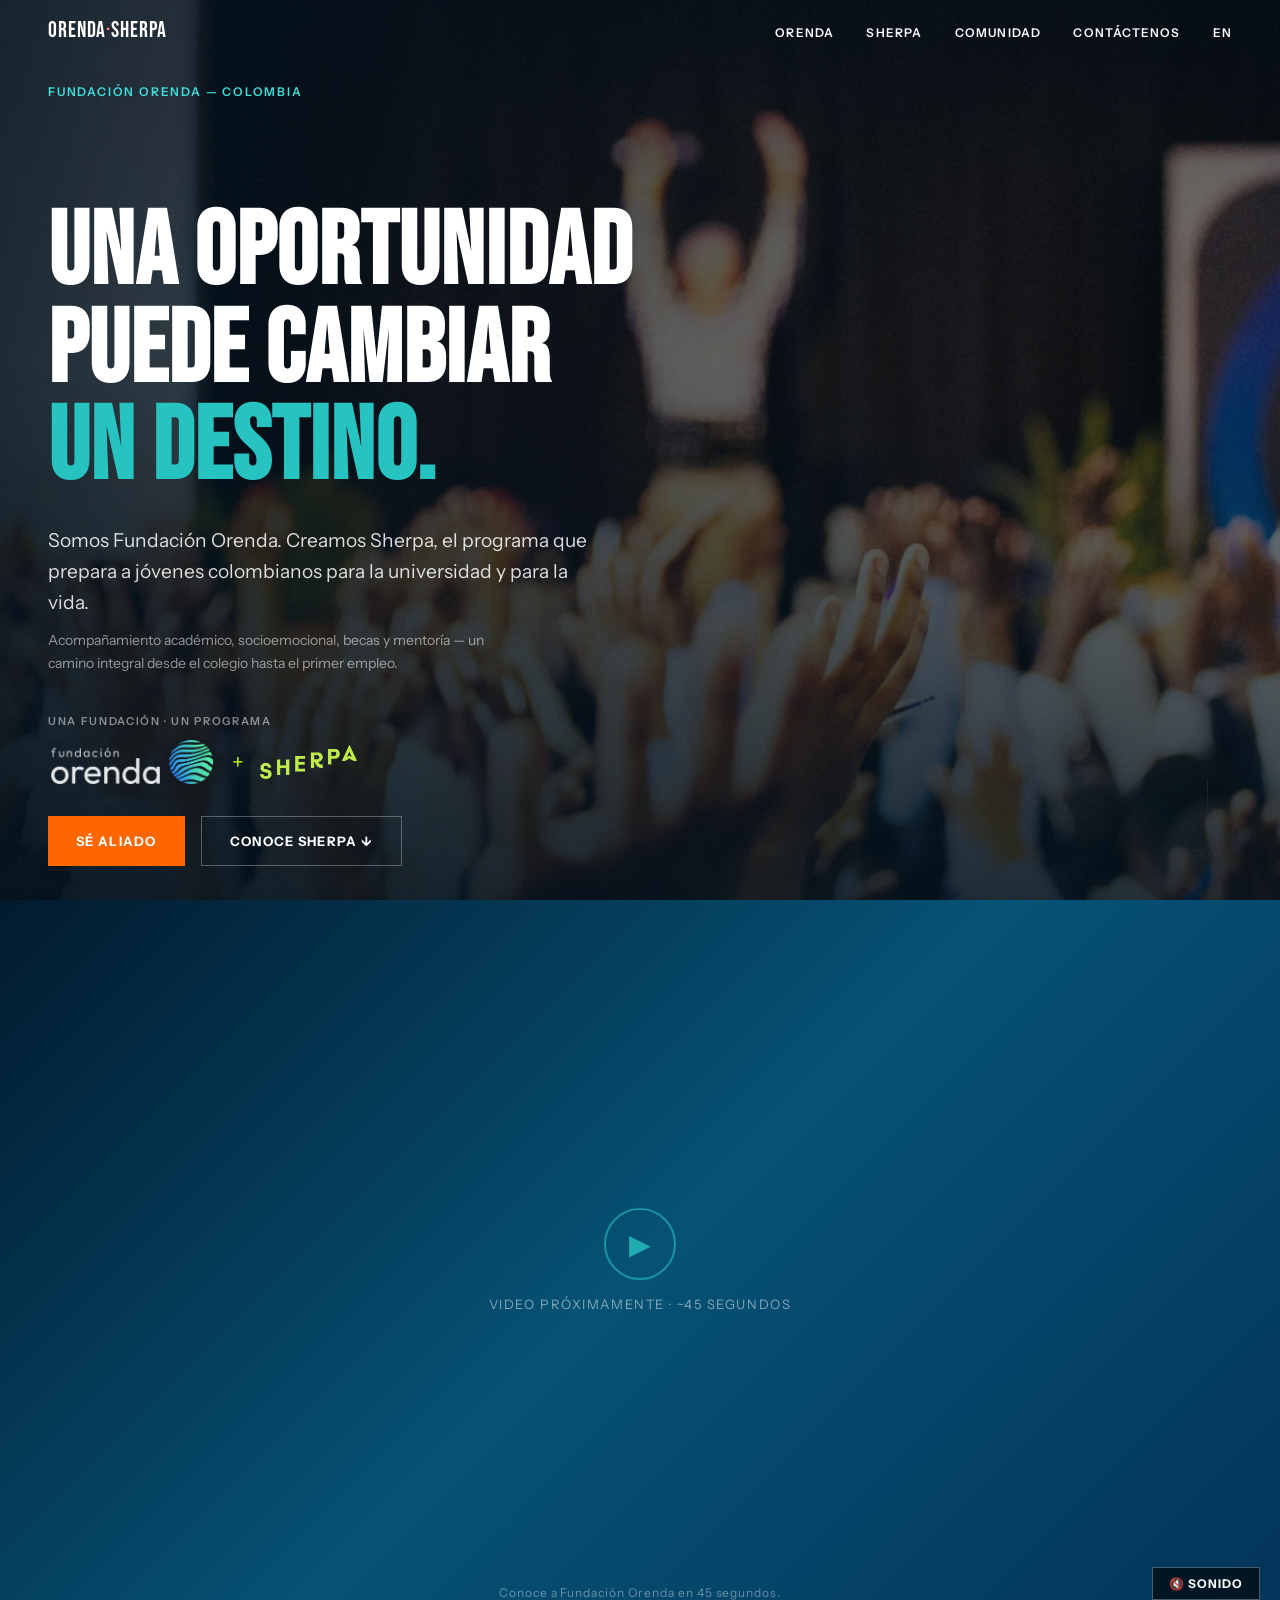
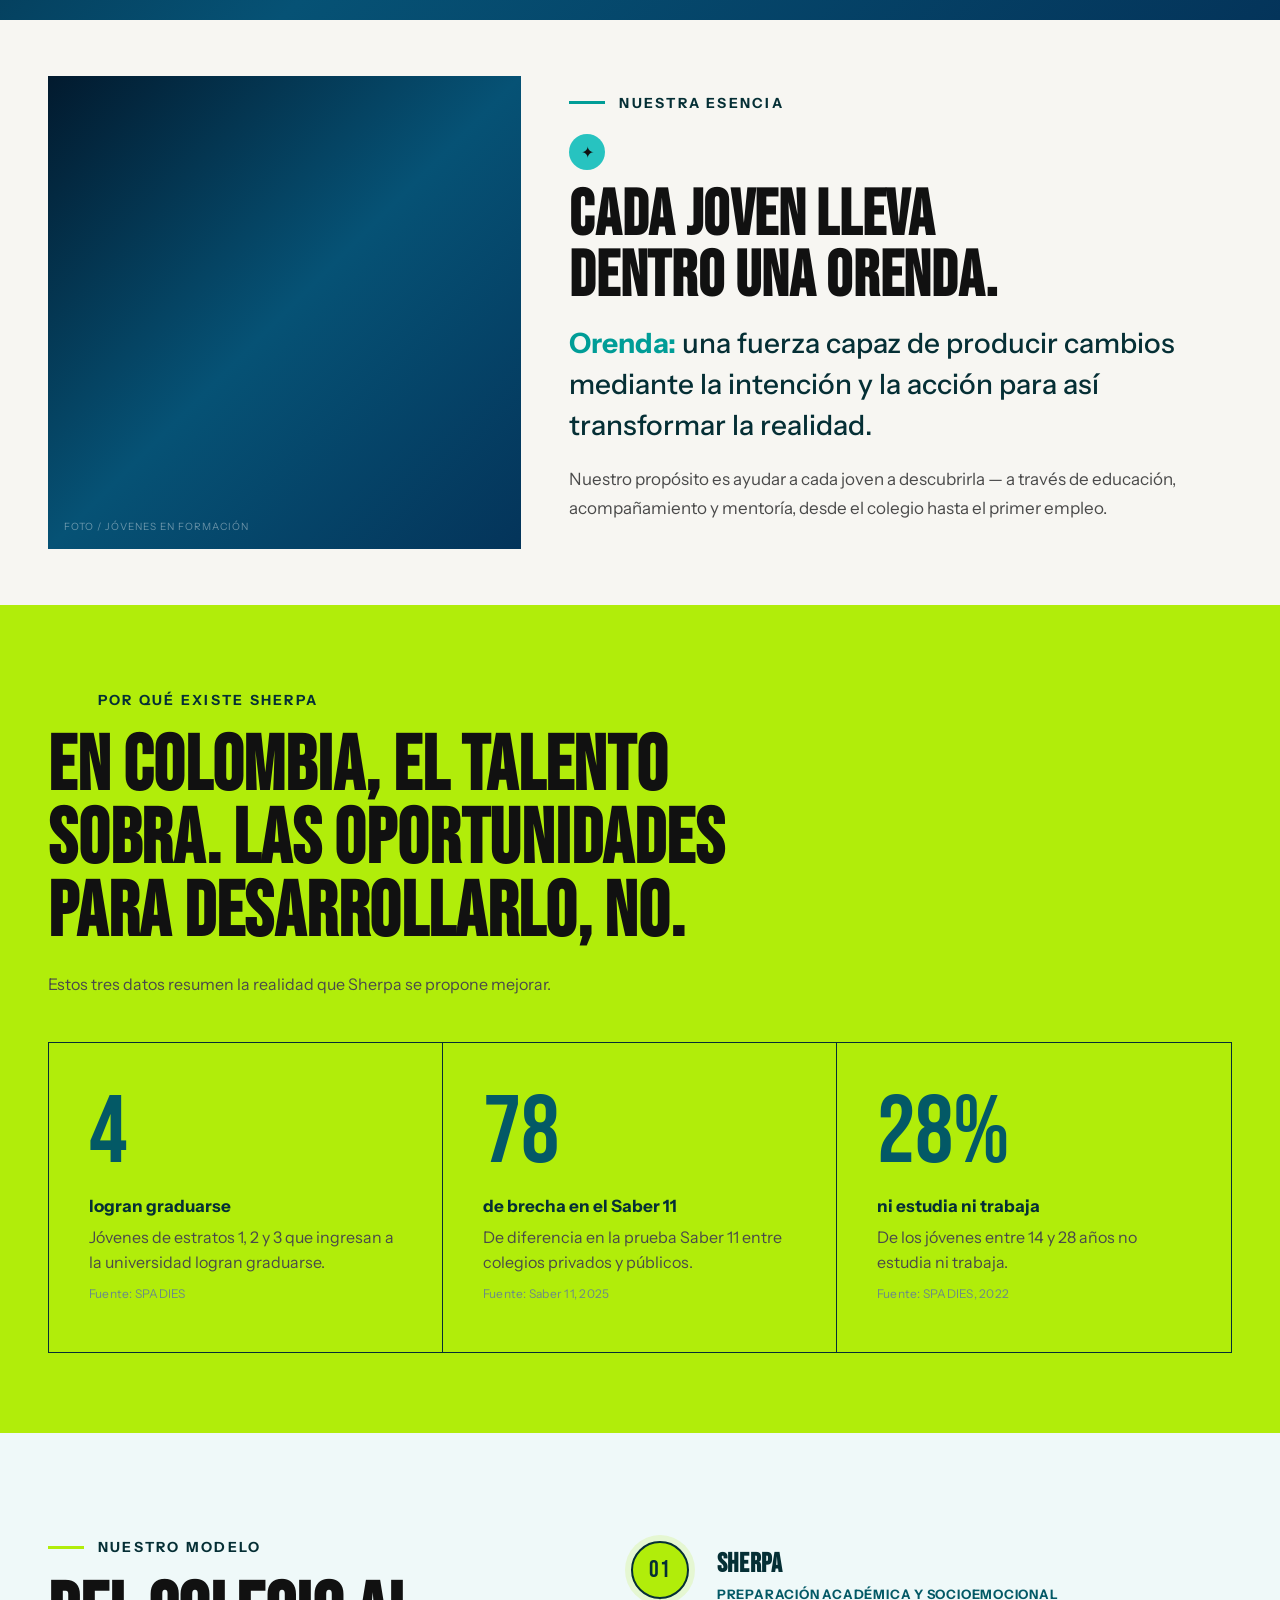
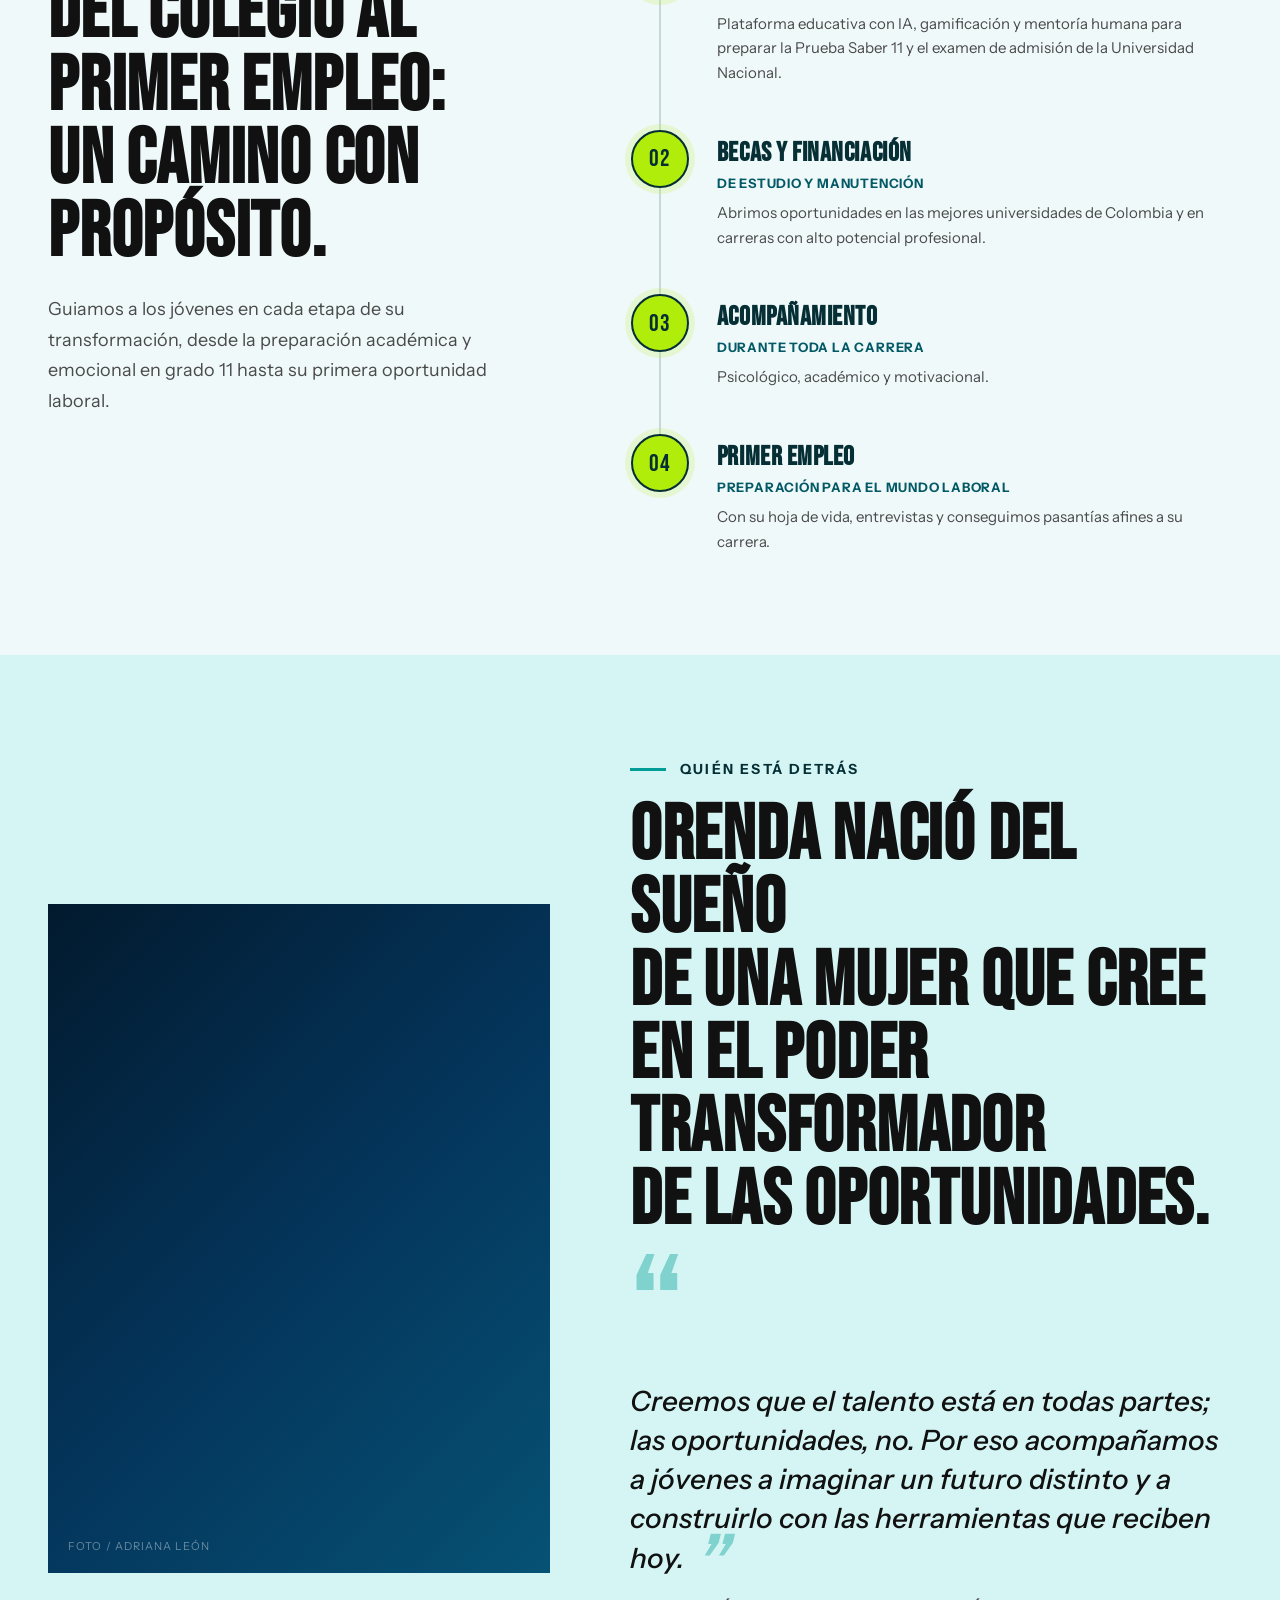
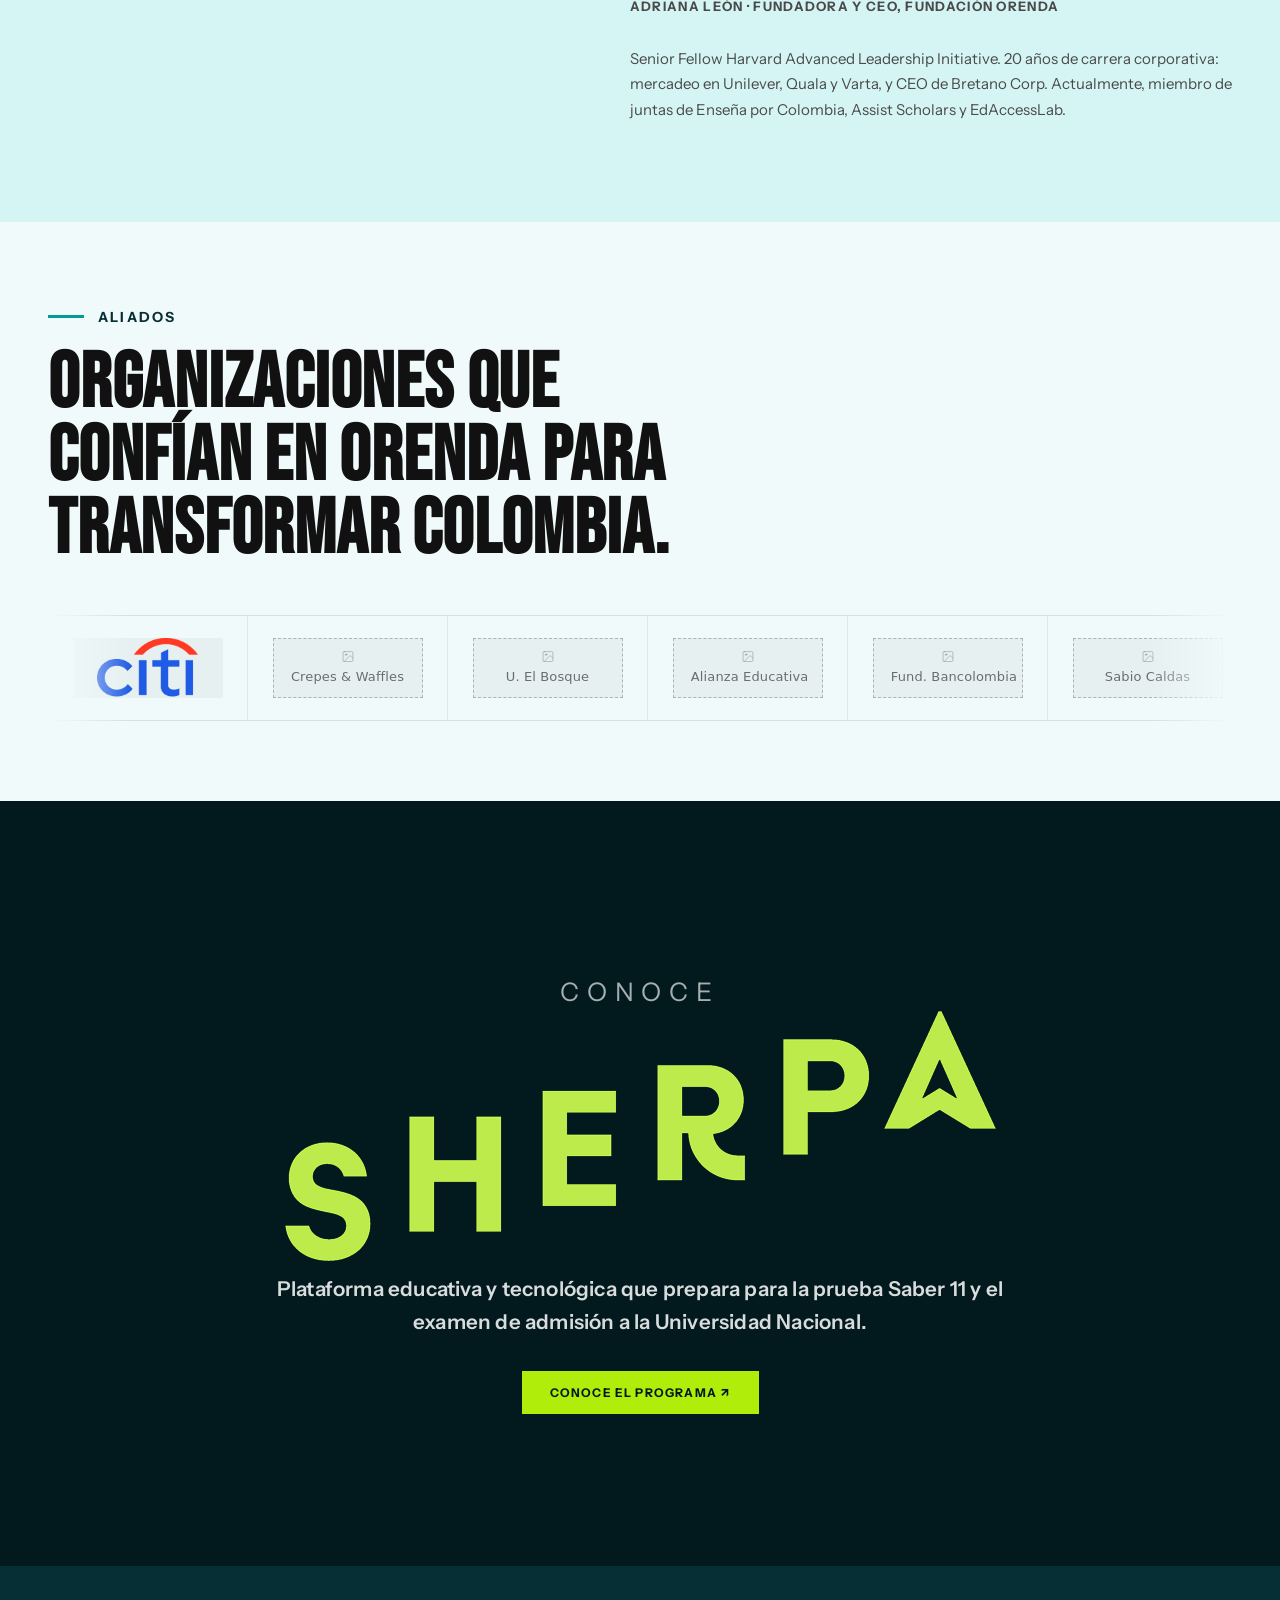
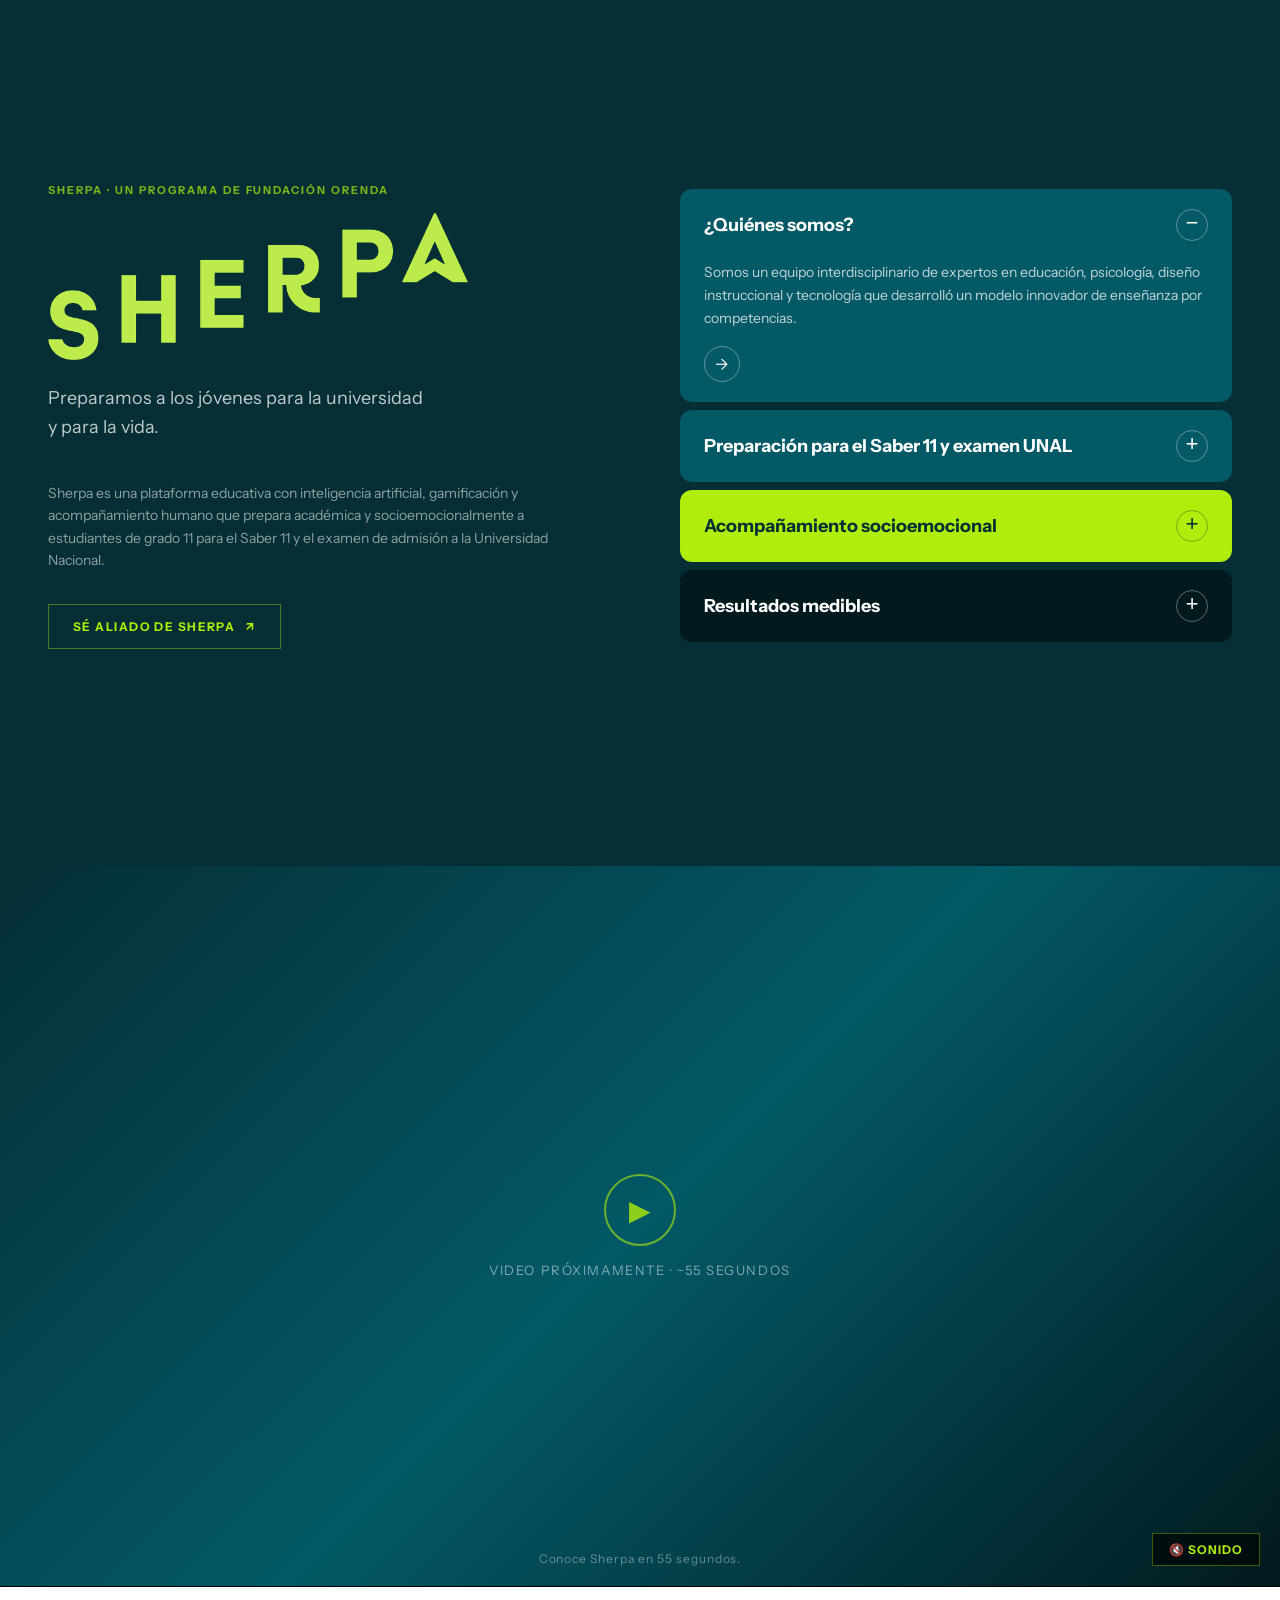
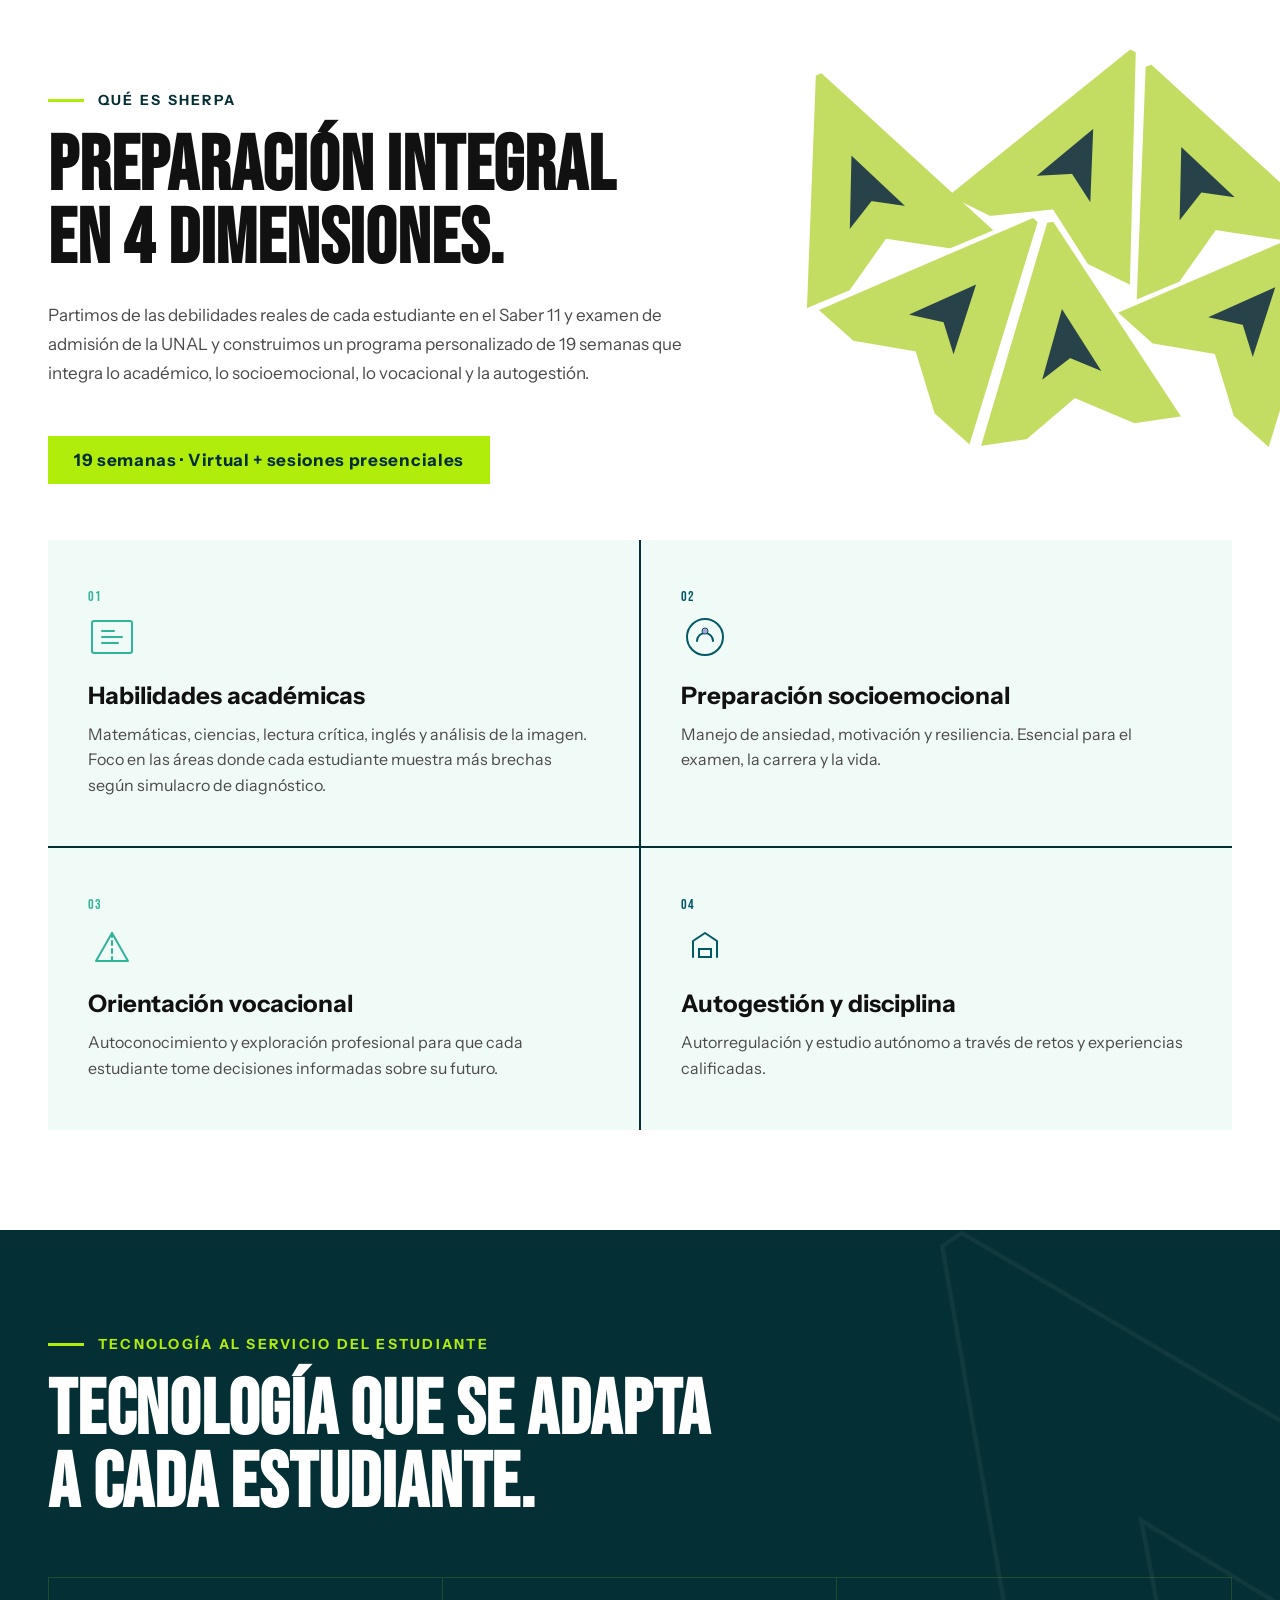
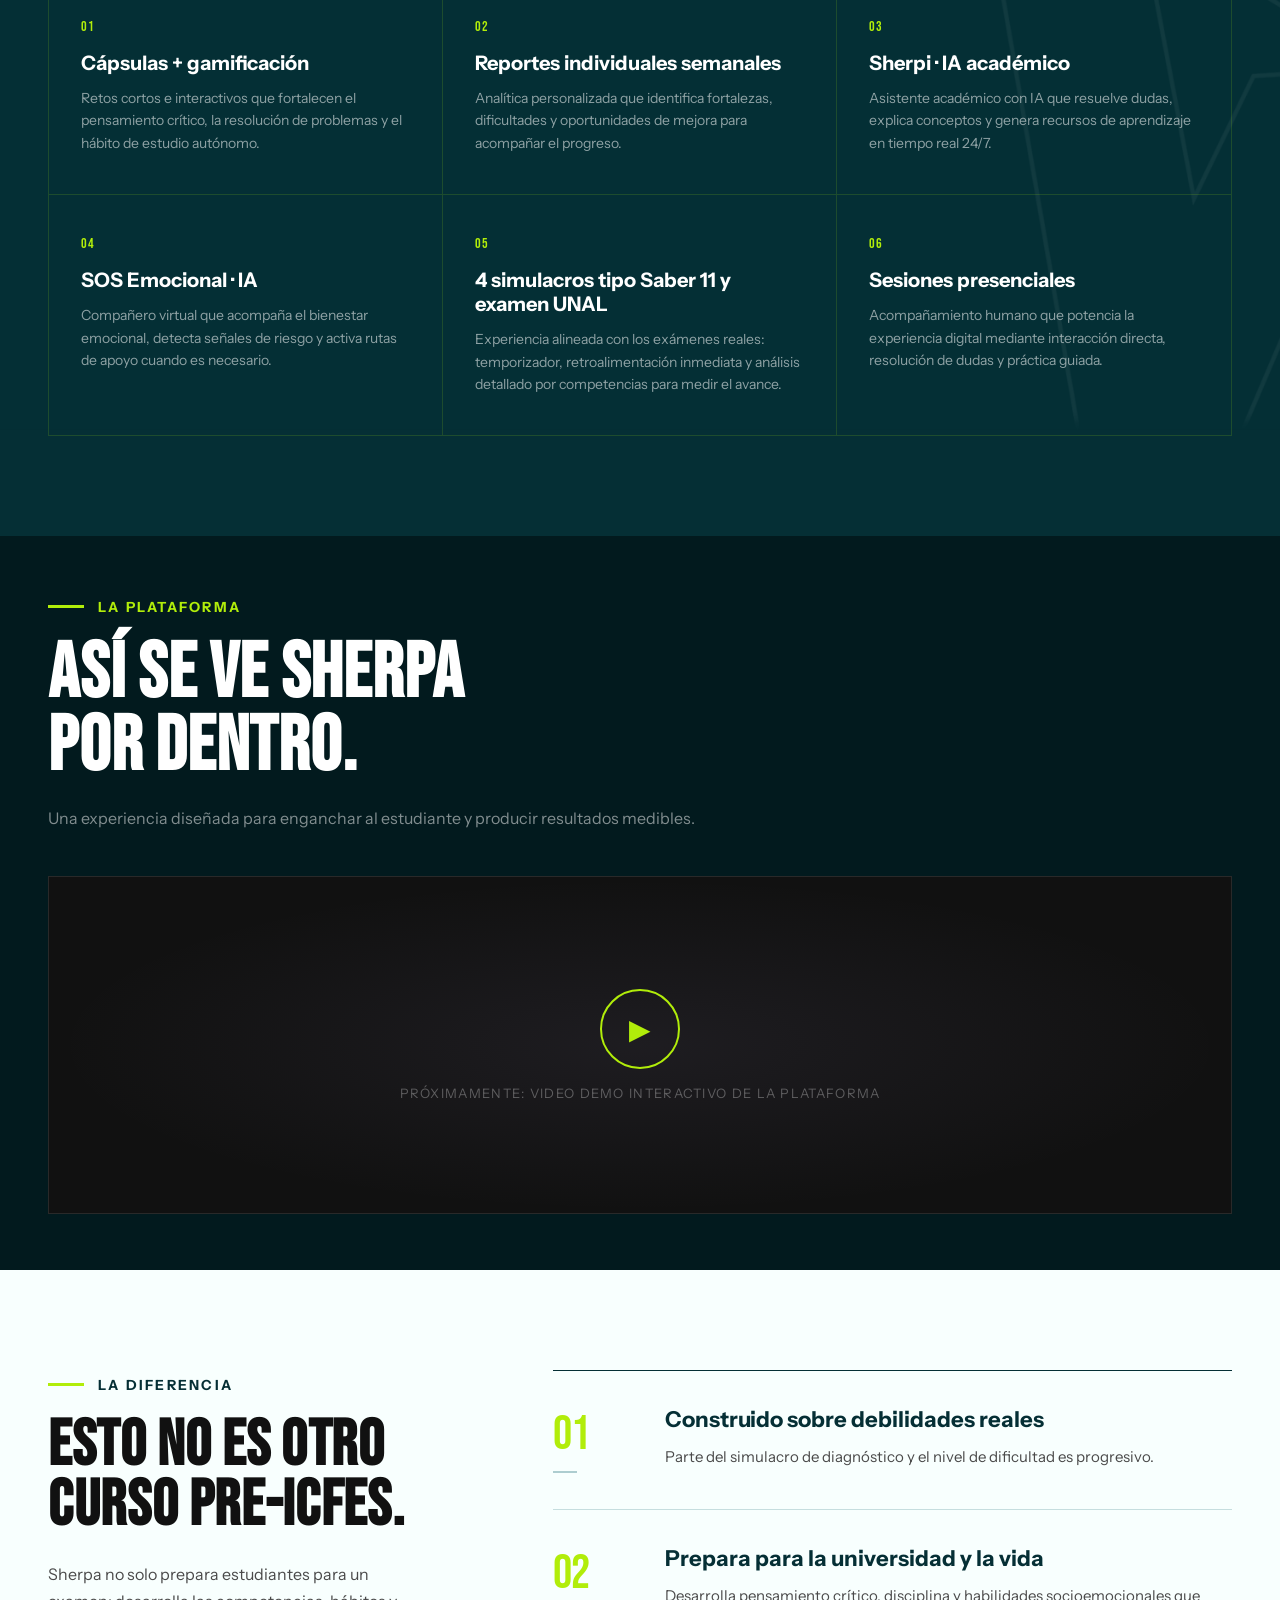
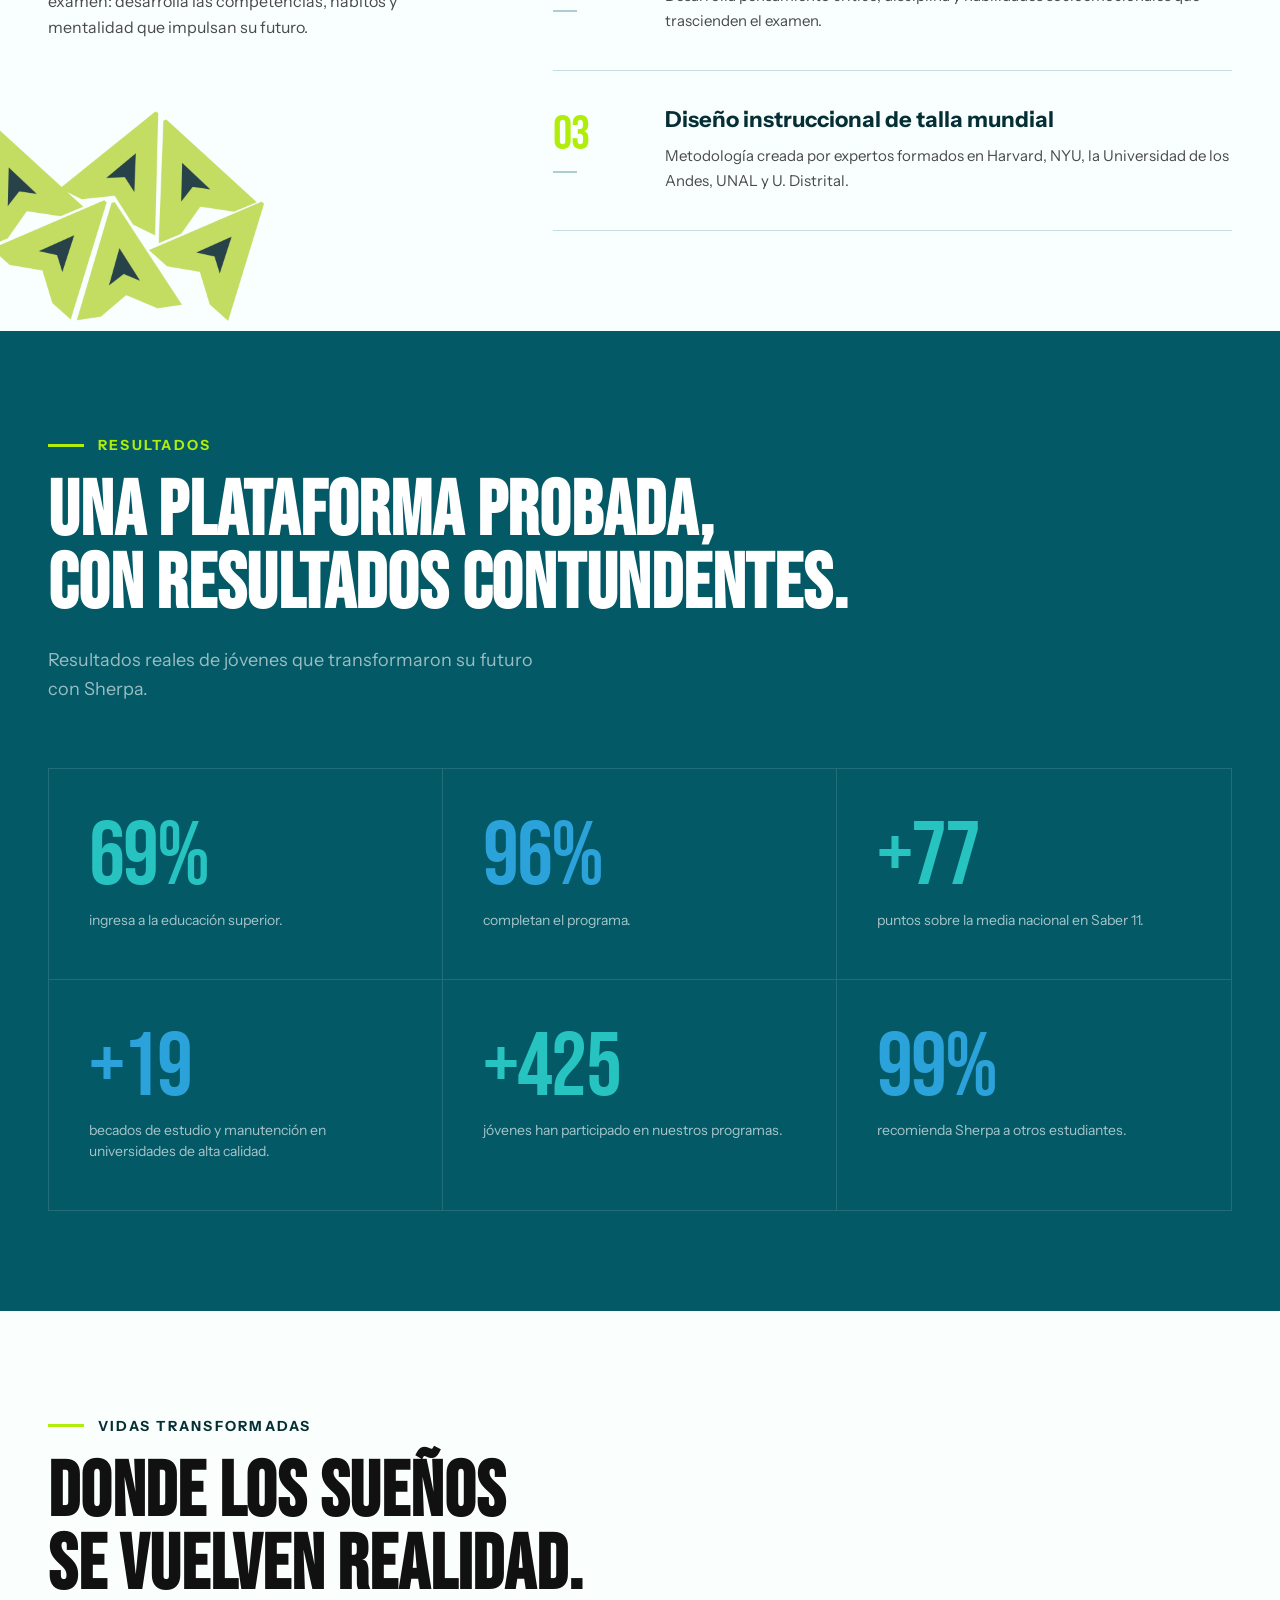
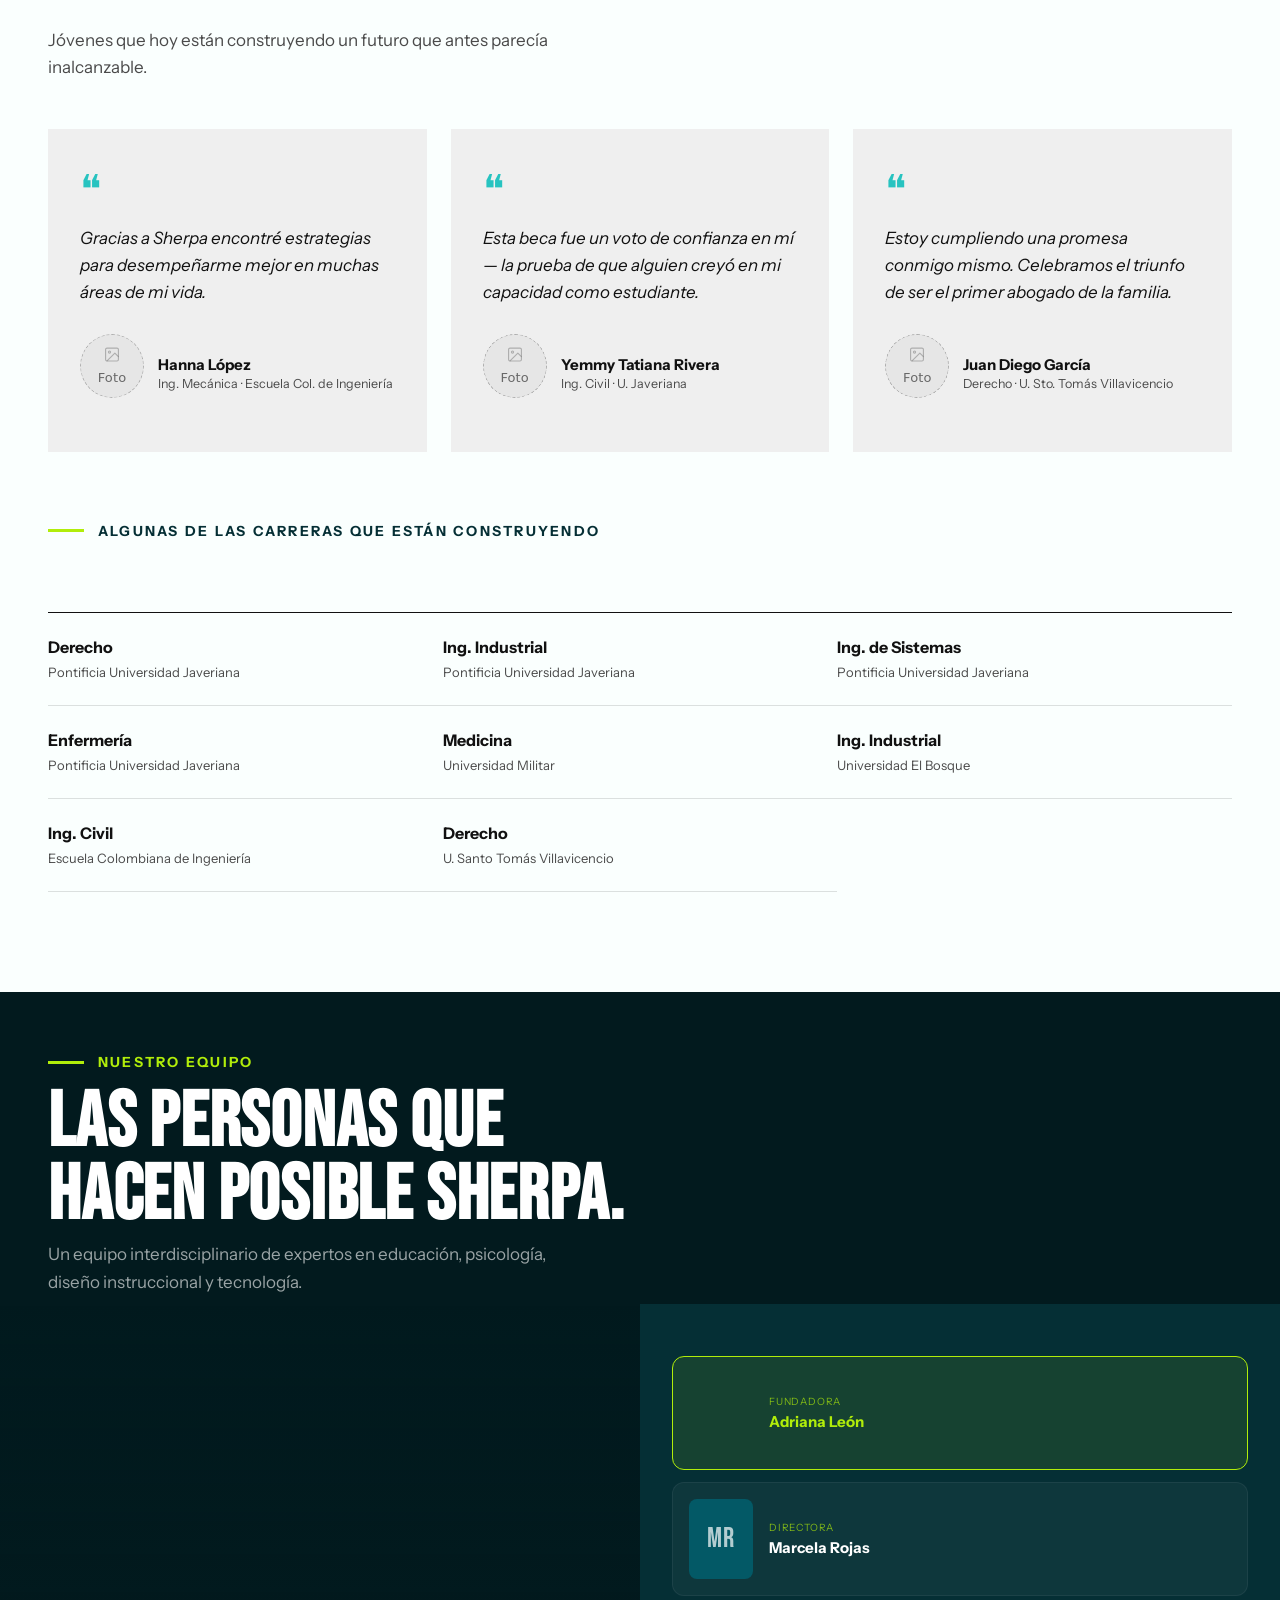
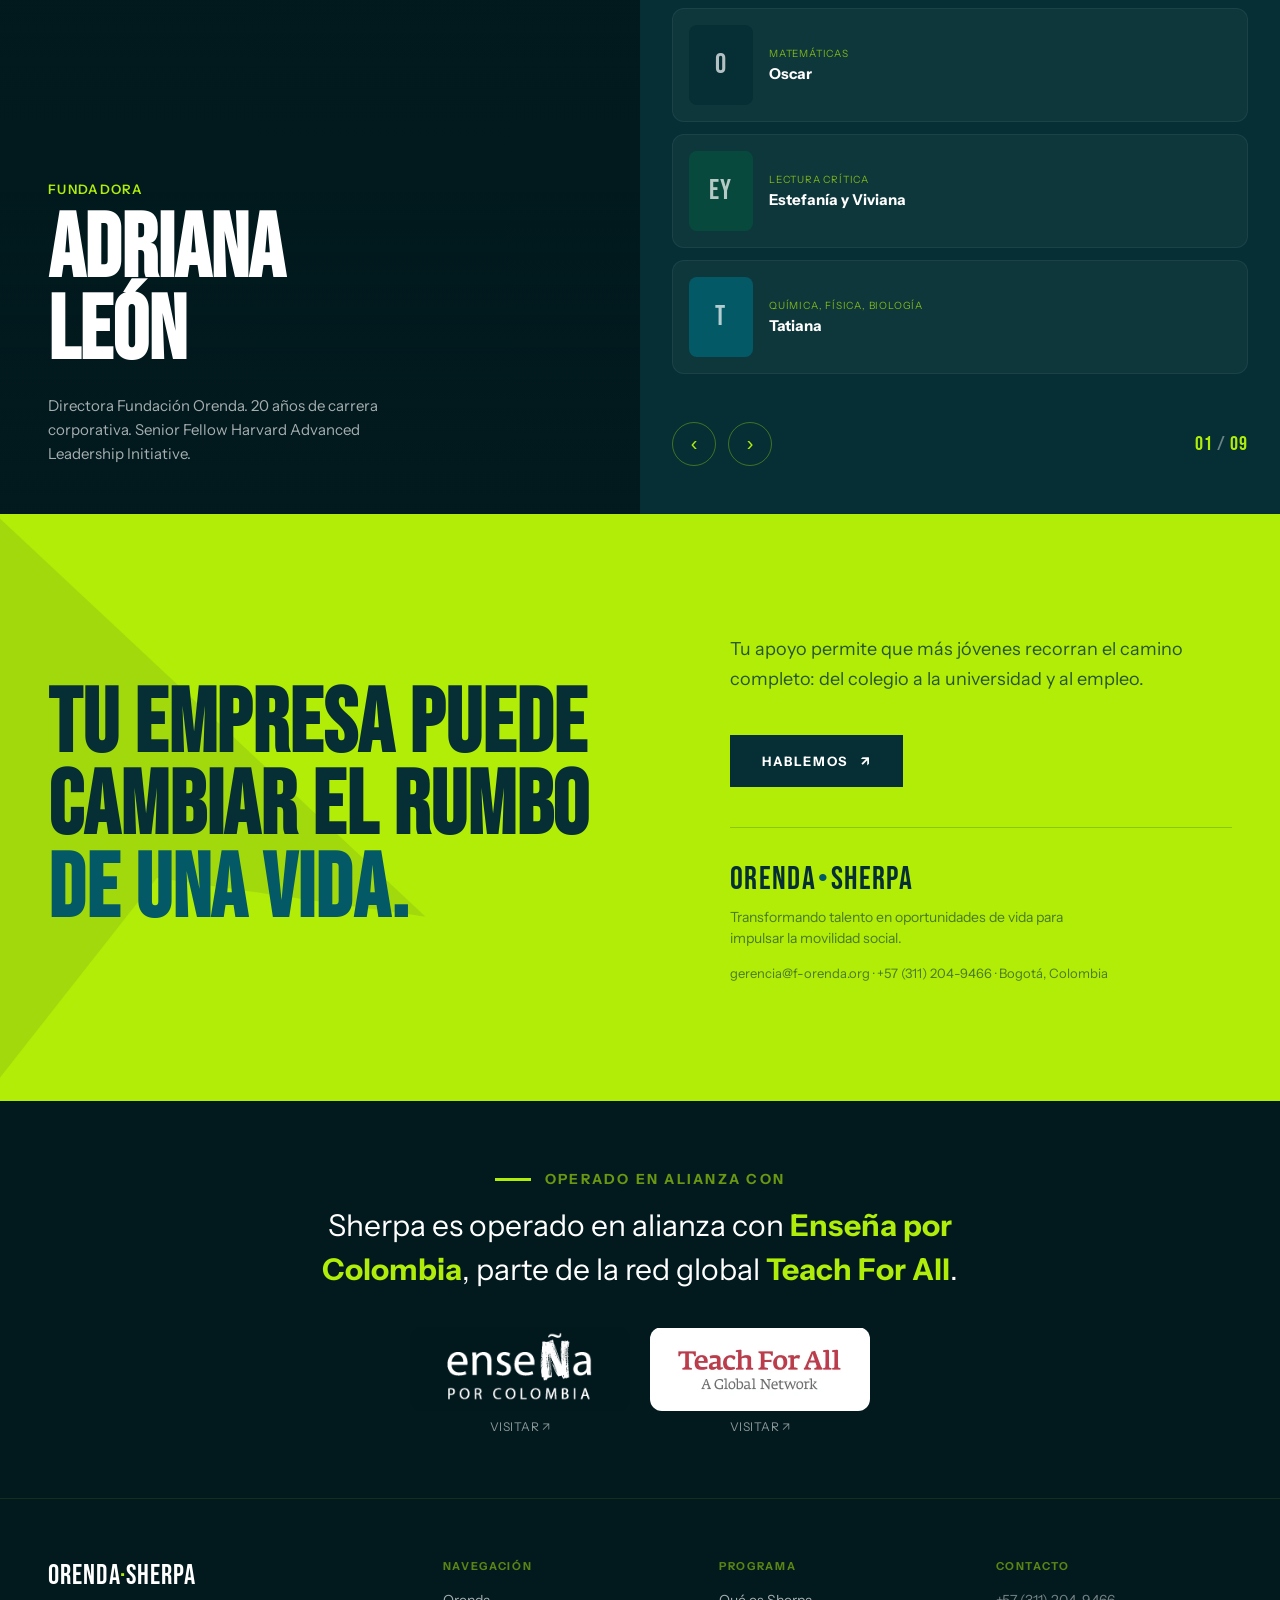
==== commit 830b61e1: "Update landing: nuevas screenshots, uploads, image-slot.js y estilos Co-Authored-By: Claude Sonnet 4" ====
--- a/Fundacion Orenda.html
+++ b/Fundacion Orenda.html
@@ -6,6 +6,7 @@
 <title>Fundación Orenda — Sherpa</title>
 <link rel="stylesheet" href="orenda.css">
 <link rel="stylesheet" href="orenda-brand.css">
+<script src="image-slot.js"></script>
 </head>
 <body>
 
@@ -37,7 +38,7 @@
 
 <!-- ── HERO ── -->
 <section id="hero">
-  <div class="hero-photo-hint"></div>
+  <image-slot id="hero-photo" class="hero-photo" shape="rect" placeholder="Foto de fondo — jóvenes / estudiantes"></image-slot>
   <div class="hero-bg"></div>
   <div class="hero-grain"></div>
   <div class="hero-label">Fundación Orenda — Colombia</div>
@@ -48,7 +49,7 @@
     <div class="hero-lockup">
       <span class="hero-lockup-label">Una fundación · un programa</span>
       <div class="hero-lockup-logos">
-        <span class="hero-lockup-orenda">Fundación Orenda</span>
+        <image-slot id="orenda-logo" class="hero-lockup-orenda-slot" shape="rect" fit="contain" placeholder="Logo Orenda"></image-slot>
         <span class="hero-lockup-x">+</span>
         <img src="uploads/logo.png" alt="Sherpa" class="hero-lockup-sherpa">
       </div>
@@ -107,11 +108,10 @@
     <div class="section-label">NUESTRA ESENCIA</div>
     <div class="mision-accent">✦</div>
     <h2 class="section-title">Cada joven lleva<br>dentro una orenda.</h2>
+    <p class="mision-define"><b>Orenda:</b> una fuerza capaz de producir cambios mediante la intención y la acción para así transformar la realidad.</p>
     <div class="mision-body">
-      <p>Una fuerza capaz de producir cambios mediante la intención y la acción para así transformar la realidad.</p>
-      <p>Nuestro propósito es ayudarle a descubrirla. Lo hacemos a través de educación, acompañamiento y mentoría — desde el colegio hasta el primer empleo.</p>
-    </div>
-    <div class="mision-quote">"Orenda" significa la fuerza interior que habita en cada ser humano.</div>
+      <p>Nuestro propósito es ayudar a cada joven a descubrirla — a través de educación, acompañamiento y mentoría, desde el colegio hasta el primer empleo.</p>
+    </div>
   </div>
 </section>
 
@@ -125,15 +125,15 @@
   <div class="sherpa-stats-grid">
     <div class="sherpa-stat-card reveal visible">
       <div class="sherpa-stat-num" data-target="4">4 de cada 10</div>
-      <div class="sherpa-stat-text"><strong>logran graduarse</strong><br>Jóvenes de estratos 1, 2 y 3 que ingresan a la universidad logran graduarse. (Spadies)</div>
+      <div class="sherpa-stat-text"><strong>logran graduarse</strong>Jóvenes de estratos 1, 2 y 3 que ingresan a la universidad logran graduarse.<span class="sherpa-stat-src">Fuente: SPADIES</span></div>
     </div>
     <div class="sherpa-stat-card reveal reveal-delay-1 visible">
       <div class="sherpa-stat-num" data-target="78">78<span style="font-size:0.4em"> puntos</span></div>
-      <div class="sherpa-stat-text"><strong>de brecha en el Saber 11</strong><br>De diferencia significativa entre colegios privados y públicos. (Saber 11: 2025)</div>
+      <div class="sherpa-stat-text"><strong>de brecha en el Saber 11</strong>De diferencia en la prueba Saber 11 entre colegios privados y públicos.<span class="sherpa-stat-src">Fuente: Saber 11, 2025</span></div>
     </div>
     <div class="sherpa-stat-card reveal reveal-delay-2 visible">
       <div class="sherpa-stat-num" data-target="28%">28%</div>
-      <div class="sherpa-stat-text"><strong>no estudia ni trabaja</strong><br>El 28% de los jóvenes entre 14 y 28 años está fuera del sistema educativo y laboral. (SPADIES 2022)</div>
+      <div class="sherpa-stat-text"><strong>ni estudia ni trabaja</strong>De los jóvenes entre 14 y 28 años no estudia ni trabaja.<span class="sherpa-stat-src">Fuente: SPADIES, 2022</span></div>
     </div>
   </div>
 </section>
@@ -147,33 +147,38 @@
     <h2 class="section-title">Del colegio al primer empleo:<br>Un camino con propósito.</h2>
     <p>Guiamos a los jóvenes en cada etapa de su transformación, desde la preparación académica y emocional en grado 11 hasta su primera oportunidad laboral.</p>
   </div>
-  <div class="pathway" style="grid-template-columns: repeat(4,1fr)">
-    <div class="pathway-step reveal visible">
-      <div class="pathway-dot"></div>
-      <h4>01 · Sherpa</h4>
-      <p style="font-size:11px;font-weight:700;color:var(--peach);margin-bottom:6px">Preparación académica y socioemocional</p>
-      <p>Plataforma educativa con IA, gamificación y mentoría humana para preparar la Prueba Saber 11 y el examen de admisión de la Universidad Nacional.</p>
-    </div>
-    <div class="pathway-step reveal reveal-delay-1 visible">
-      <div class="pathway-dot"></div>
-      <div class="pathway-arrow">→</div>
-      <h4>02 · Becas-Financiación</h4>
-      <p style="font-size:11px;font-weight:700;color:var(--peach);margin-bottom:6px">De estudio y manutención</p>
-      <p>Abrimos oportunidades en las mejores universidades de Colombia y en carreras con alto potencial profesional.</p>
-    </div>
-    <div class="pathway-step reveal reveal-delay-2 visible">
-      <div class="pathway-dot"></div>
-      <div class="pathway-arrow">→</div>
-      <h4>03 · Acompañamiento</h4>
-      <p style="font-size:11px;font-weight:700;color:var(--peach);margin-bottom:6px">Durante toda la carrera</p>
-      <p>Psicológico, académico y motivacional.</p>
-    </div>
-    <div class="pathway-step reveal reveal-delay-3 visible">
-      <div class="pathway-dot"></div>
-      <div class="pathway-arrow">→</div>
-      <h4>04 · Primer empleo</h4>
-      <p style="font-size:11px;font-weight:700;color:var(--peach);margin-bottom:6px">Preparación para el mundo laboral</p>
-      <p>Con su hoja de vida, entrevistas y conseguimos pasantías afines a su carrera.</p>
+  <div class="modelo-timeline reveal visible">
+    <div class="ml-step">
+      <div class="ml-marker">01</div>
+      <div class="ml-body">
+        <h4 class="ml-title">Sherpa</h4>
+        <p class="ml-kicker">Preparación académica y socioemocional</p>
+        <p class="ml-desc">Plataforma educativa con IA, gamificación y mentoría humana para preparar la Prueba Saber 11 y el examen de admisión de la Universidad Nacional.</p>
+      </div>
+    </div>
+    <div class="ml-step">
+      <div class="ml-marker">02</div>
+      <div class="ml-body">
+        <h4 class="ml-title">Becas y financiación</h4>
+        <p class="ml-kicker">De estudio y manutención</p>
+        <p class="ml-desc">Abrimos oportunidades en las mejores universidades de Colombia y en carreras con alto potencial profesional.</p>
+      </div>
+    </div>
+    <div class="ml-step">
+      <div class="ml-marker">03</div>
+      <div class="ml-body">
+        <h4 class="ml-title">Acompañamiento</h4>
+        <p class="ml-kicker">Durante toda la carrera</p>
+        <p class="ml-desc">Psicológico, académico y motivacional.</p>
+      </div>
+    </div>
+    <div class="ml-step">
+      <div class="ml-marker">04</div>
+      <div class="ml-body">
+        <h4 class="ml-title">Primer empleo</h4>
+        <p class="ml-kicker">Preparación para el mundo laboral</p>
+        <p class="ml-desc">Con su hoja de vida, entrevistas y conseguimos pasantías afines a su carrera.</p>
+      </div>
     </div>
   </div>
 </section>
@@ -185,7 +190,7 @@
     <div class="section-label">QUIÉN ESTÁ DETRÁS</div>
     <h2 class="section-title">Orenda nació del sueño<br>de una mujer que cree<br>en el poder transformador<br>de las oportunidades.</h2>
     <div class="fundadora-quote-mark">“</div>
-    <p class="fundadora-quote">Creemos que el talento está en todas partes; las oportunidades, no. Por eso acompañamos a jóvenes a imaginar un futuro distinto y a construirlo con las herramientas que reciben hoy.</p>
+    <p class="fundadora-quote">Creemos que el talento está en todas partes; las oportunidades, no. Por eso acompañamos a jóvenes a imaginar un futuro distinto y a construirlo con las herramientas que reciben hoy.<span class="fundadora-quote-close">”</span></p>
     <div class="fundadora-attribution">Adriana León · Fundadora y CEO, Fundación Orenda</div>
     <p class="fundadora-bio">Senior Fellow Harvard Advanced Leadership Initiative. 20 años de carrera corporativa: mercadeo en Unilever, Quala y Varta, y CEO de Bretano Corp. Actualmente, miembro de juntas de Enseña por Colombia, Assist Scholars y EdAccessLab.</p>
   </div>
@@ -199,16 +204,18 @@
     <div class="section-label">ALIADOS</div>
     <h2 class="section-title">Organizaciones que<br>confían en Orenda para<br>transformar Colombia.</h2>
   </div>
-  <div class="aliados-grid reveal reveal-delay-1 visible">
-    <div class="aliado-item">Citi</div>
-    <div class="aliado-item">Crepes &amp; Waffles</div>
-    <div class="aliado-item">U. El Bosque</div>
-    <div class="aliado-item">Alianza Educativa</div>
-    <div class="aliado-item">Fund. Bancolombia</div>
-    <div class="aliado-item">Sabio Caldas</div>
-    <div class="aliado-item">U. Javeriana</div>
-    <div class="aliado-item">Esc. Col. Ingeniería</div>
-    <div class="aliado-item">DO-IT</div>
+  <div class="aliados-marquee reveal reveal-delay-1 visible">
+    <div class="aliados-track marquee-track">
+      <div class="aliado-logo"><image-slot id="aliado-citi" fit="contain" shape="rect" placeholder="Citi"></image-slot></div>
+      <div class="aliado-logo"><image-slot id="aliado-crepes" fit="contain" shape="rect" placeholder="Crepes &amp; Waffles"></image-slot></div>
+      <div class="aliado-logo"><image-slot id="aliado-bosque" fit="contain" shape="rect" placeholder="U. El Bosque"></image-slot></div>
+      <div class="aliado-logo"><image-slot id="aliado-alianza" fit="contain" shape="rect" placeholder="Alianza Educativa"></image-slot></div>
+      <div class="aliado-logo"><image-slot id="aliado-bancolombia" fit="contain" shape="rect" placeholder="Fund. Bancolombia"></image-slot></div>
+      <div class="aliado-logo"><image-slot id="aliado-sabio" fit="contain" shape="rect" placeholder="Sabio Caldas"></image-slot></div>
+      <div class="aliado-logo"><image-slot id="aliado-javeriana" fit="contain" shape="rect" placeholder="U. Javeriana"></image-slot></div>
+      <div class="aliado-logo"><image-slot id="aliado-eci" fit="contain" shape="rect" placeholder="Esc. Col. Ingeniería"></image-slot></div>
+      <div class="aliado-logo"><image-slot id="aliado-doit" fit="contain" shape="rect" placeholder="DO-IT"></image-slot></div>
+    </div>
   </div>
 </section>
 
@@ -305,7 +312,7 @@
     <h2 class="sd3-headline">
       <span class="sd3-h-top">Conoce</span>
       <span class="sd3-h-mid"><img src="uploads/logo.png" alt="Sherpa" class="sd3-logo"></span>
-      <span class="sd3-h-bot">Y así comienza el camino.<br>Conoce nuestro programa estrella.</span>
+      <span class="sd3-h-bot">Plataforma educativa y tecnológica que prepara para la prueba Saber 11 y el examen de admisión a la Universidad Nacional.</span>
     </h2>
     <a href="#sherpa-hero" class="sd3-cta">Conoce el programa ↗</a>
   </div>
@@ -404,7 +411,7 @@
     <h2 class="section-title">Preparación integral<br>en 4 dimensiones.</h2>
     <p style="font-size:17px;line-height:1.7;color:var(--dark-gray);margin-top:16px">Partimos de las debilidades reales de cada estudiante en el Saber 11 y examen de admisión de la UNAL y construimos un programa personalizado de 19 semanas que integra lo académico, lo socioemocional, lo vocacional y la autogestión.</p>
   </div>
-  <div class="que-es-badge reveal reveal-delay-1 visible">⏱ 19 semanas · Virtual + sesiones presenciales</div>
+  <div class="que-es-badge reveal reveal-delay-1 visible">19 semanas · Virtual + sesiones presenciales</div>
   <div class="dimensiones-grid">
     <div class="dimension-card reveal visible">
       <div class="dimension-num">01</div>
@@ -458,7 +465,7 @@
 <section id="como-funciona" style="background-size: cover">
   <div class="reveal visible">
     <div class="section-label">TECNOLOGÍA AL SERVICIO DEL ESTUDIANTE</div>
-    <h2 class="section-title">La plataforma que<br>cierra brechas,<br>no las profundiza.</h2>
+    <h2 class="section-title">Tecnología que se adapta<br>a cada estudiante.</h2>
   </div>
   <div class="features-grid">
     <div class="feature-card reveal visible">
@@ -552,7 +559,7 @@
 <section id="resultados">
   <div class="reveal visible">
     <div class="section-label">RESULTADOS</div>
-    <h2 class="section-title">Los números<br>que importan.</h2>
+    <h2 class="section-title">Una plataforma probada,<br>con resultados contundentes.</h2>
   </div>
   <p class="impacto-sub reveal reveal-delay-1 visible">Resultados reales de jóvenes que transformaron su futuro con Sherpa.</p>
   <div class="impacto-grid">
@@ -594,23 +601,35 @@
     <div class="testimonio-card reveal visible">
       <div class="testimonio-accent">❝</div>
       <p class="testimonio-text">Gracias a Sherpa encontré estrategias para desempeñarme mejor en muchas áreas de mi vida.</p>
-      <div class="testimonio-avatar"></div>
-      <div class="testimonio-name">Hanna López</div>
-      <div class="testimonio-role">Ing. Mecánica · Escuela Col. de Ingeniería</div>
+      <div class="testimonio-foot">
+        <image-slot id="testi-hanna" class="testimonio-photo" shape="circle" placeholder="Foto"></image-slot>
+        <div>
+          <div class="testimonio-name">Hanna López</div>
+          <div class="testimonio-role">Ing. Mecánica · Escuela Col. de Ingeniería</div>
+        </div>
+      </div>
     </div>
     <div class="testimonio-card reveal reveal-delay-1 visible">
       <div class="testimonio-accent">❝</div>
       <p class="testimonio-text">Esta beca fue un voto de confianza en mí — la prueba de que alguien creyó en mi capacidad como estudiante.</p>
-      <div class="testimonio-avatar" style="background:linear-gradient(135deg,#31b498,#035966)"></div>
-      <div class="testimonio-name">Yemmy Tatiana Rivera</div>
-      <div class="testimonio-role">Ing. Civil · U. Javeriana</div>
+      <div class="testimonio-foot">
+        <image-slot id="testi-yemmy" class="testimonio-photo" shape="circle" placeholder="Foto"></image-slot>
+        <div>
+          <div class="testimonio-name">Yemmy Tatiana Rivera</div>
+          <div class="testimonio-role">Ing. Civil · U. Javeriana</div>
+        </div>
+      </div>
     </div>
     <div class="testimonio-card reveal reveal-delay-2 visible">
       <div class="testimonio-accent">❝</div>
       <p class="testimonio-text">Estoy cumpliendo una promesa conmigo mismo. Celebramos el triunfo de ser el primer abogado de la familia.</p>
-      <div class="testimonio-avatar" style="background:linear-gradient(135deg,#c7b5f3,#035966)"></div>
-      <div class="testimonio-name">Juan Diego García</div>
-      <div class="testimonio-role">Derecho · U. Sto. Tomás Villavicencio</div>
+      <div class="testimonio-foot">
+        <image-slot id="testi-juan" class="testimonio-photo" shape="circle" placeholder="Foto"></image-slot>
+        <div>
+          <div class="testimonio-name">Juan Diego García</div>
+          <div class="testimonio-role">Derecho · U. Sto. Tomás Villavicencio</div>
+        </div>
+      </div>
     </div>
   </div>
   <div class="reveal visible" style="margin-top:64px">
@@ -630,6 +649,11 @@
 
 
 <section id="equipo">
+  <div class="equipo-section-head">
+    <div class="section-label">NUESTRO EQUIPO</div>
+    <h2 class="section-title">Las personas que<br>hacen posible Sherpa.</h2>
+    <p class="equipo-section-sub">Un equipo interdisciplinario de expertos en educación, psicología, diseño instruccional y tecnología.</p>
+  </div>
   <div class="eq-hero">
     <!-- Left: active member info -->
     <div class="eq-left">
@@ -679,8 +703,14 @@
     <div class="section-label">OPERADO EN ALIANZA CON</div>
     <p class="alianza-text">Sherpa es operado en alianza con <strong>Enseña por Colombia</strong>, parte de la red global <strong>Teach For All</strong>.</p>
     <div class="alianza-logos">
-      <a href="https://ensenaporcolombia.org" target="_blank" rel="noopener" class="alianza-logo">Enseña por Colombia ↗</a>
-      <a href="https://teachforall.org" target="_blank" rel="noopener" class="alianza-logo">Teach For All ↗</a>
+      <div class="alianza-logo-link">
+        <image-slot id="logo-epc" class="alianza-logo-slot" fit="contain" placeholder="Enseña por Colombia"></image-slot>
+        <a href="https://ensenaporcolombia.org" target="_blank" rel="noopener" class="alianza-logo-visit">Visitar ↗</a>
+      </div>
+      <div class="alianza-logo-link">
+        <image-slot id="logo-tfa" class="alianza-logo-slot" fit="contain" placeholder="Teach For All"></image-slot>
+        <a href="https://teachforall.org" target="_blank" rel="noopener" class="alianza-logo-visit">Visitar ↗</a>
+      </div>
     </div>
   </div>
 </section>
--- a/orenda-brand.css
+++ b/orenda-brand.css
@@ -23,7 +23,8 @@
 .hero-photo-hint {
   background: linear-gradient(135deg, #021A2E 0%, #053D5F 40%, #074E6A 70%, #021A2E 100%);
 }
-.hero-label { color: #27C3C0; }
+.hero-label { color: #3FE0DC; z-index: 3; opacity: 1; top: 84px; }
+#hero { padding-bottom: 34px; }
 .hero-headline em { color: #27C3C0; }
 .btn-hero { background: #FF6600; color: #FFFFFF; }
 .btn-hero:hover { background: #27C3C0; color: #FFFFFF; }
@@ -262,6 +263,18 @@
 .dif-title { font-size: 22px; font-weight: 700; color: #052f35; margin-bottom: 10px; line-height: 1.2; }
 .dif-body { font-size: 15px; line-height: 1.7; color: var(--dark-gray); }
 @media (max-width: 768px) {
+  #que-es { background-size: 150% auto; background-position: top -40px right -60px; }
+  #que-es .que-es-intro, #que-es .que-es-badge, #que-es .dimensiones-grid { position: relative; z-index: 2; }
+  #que-es::before {
+    content: ''; position: absolute; inset: 0; z-index: 1;
+    background: linear-gradient(180deg, rgba(248,255,254,0.82) 0%, rgba(248,255,254,0.92) 55%, #f8fffe 100%);
+    pointer-events: none;
+  }
+  #que-es { position: relative; }
+  #diferenciadores { background-size: 90% auto; background-position: bottom -20px left -40px; }
+  #cta-final { background-size: cover; }
+}
+@media (max-width: 768px) {
   #diferenciadores { grid-template-columns: 1fr; gap: 40px; }
   .dif-item { grid-template-columns: 56px 1fr; gap: 20px; }
   .dif-num { font-size: 36px; }
@@ -320,7 +333,7 @@
 .footer-bottom p { color: rgba(255,255,255,0.25); }
 
 /* ── HERO co-brand lockup ── */
-.hero-lockup { margin: 24px 0 8px; }
+.hero-lockup { margin: 24px 0 32px; }
 .hero-lockup-label {
   font-size: 11px; font-weight: 600; letter-spacing: 0.15em;
   text-transform: uppercase; color: rgba(255,255,255,0.5);
@@ -378,3 +391,297 @@
 @media (max-width: 768px) {
   #alianza { padding: 48px 24px; }
 }
+
+/* =================================================
+   AJUSTES v2 — Feedback de revisión
+   ================================================= */
+
+/* ── SISTEMA: eyebrow de sección legible y prominente ──
+   Antes: 11px, gris claro, opacidad 0.6 (no se leía).
+   Ahora: más grande, alto contraste, con regla de acento. */
+.section-label {
+  font-size: 14px;
+  font-weight: 700;
+  letter-spacing: 0.16em;
+  text-transform: uppercase;
+  opacity: 1 !important;
+  color: #052f35;
+  display: inline-flex;
+  align-items: center;
+  gap: 14px;
+  margin-bottom: 22px;
+}
+.section-label::before {
+  content: "";
+  width: 36px;
+  height: 3px;
+  background: #b1ed0a;
+  display: inline-block;
+  flex-shrink: 0;
+}
+/* Eyebrows sobre fondos oscuros → texto lima */
+#como-funciona .section-label,
+#plataforma .section-label,
+#resultados .section-label,
+#impacto .section-label,
+.eq-label {
+  color: #b1ed0a !important;
+}
+/* Orenda (paleta teal) → regla teal */
+#mision .section-label::before,
+#fundadora .section-label::before,
+#aliados .section-label::before { background: #009D97; }
+
+/* ── NUESTRA ESENCIA: título más grande + definición clara ── */
+#mision .section-title { font-size: clamp(44px, 5vw, 72px) !important; }
+.mision-define {
+  font-size: clamp(20px, 2.2vw, 28px);
+  line-height: 1.45;
+  color: #052f35;
+  font-weight: 500;
+  margin-bottom: 20px;
+}
+.mision-define b { color: #009D97; font-weight: 700; }
+#mision .mision-body p {
+  font-size: 17px;
+  line-height: 1.7;
+  color: var(--dark-gray);
+}
+
+/* ── POR QUÉ EXISTE SHERPA: datos reformulados ── */
+.sherpa-stat-text { font-size: 16px !important; line-height: 1.55; }
+.sherpa-stat-text strong { display: block; font-size: 17px; color: #052f35; margin-bottom: 6px; }
+.sherpa-stat-src { display: block; margin-top: 10px; font-size: 12px; color: #6b8a86; letter-spacing: 0.02em; }
+
+/* ── NUESTRO MODELO: timeline más visual, texto más grande ── */
+#modelo {
+  display: grid;
+  grid-template-columns: minmax(0, 0.85fr) minmax(0, 1fr);
+  column-gap: 72px;
+  align-items: start;
+}
+#modelo .modelo-intro { margin-bottom: 0; max-width: 480px; position: sticky; top: 110px; }
+#modelo .modelo-intro p { font-size: 18px; }
+@media (max-width: 880px) {
+  #modelo { display: block; }
+  #modelo .modelo-intro { margin-bottom: 48px; position: static; max-width: 640px; }
+}
+
+/* ── NUESTRO MODELO: línea de tiempo vertical ── */
+.modelo-timeline {
+  display: flex;
+  flex-direction: column;
+  max-width: 720px;
+  margin-top: 8px;
+}
+.ml-step {
+  position: relative;
+  display: grid;
+  grid-template-columns: 58px 1fr;
+  column-gap: 28px;
+  padding-bottom: 44px;
+}
+.ml-step:last-child { padding-bottom: 0; }
+.ml-step::before {
+  content: "";
+  position: absolute;
+  left: 28px;
+  top: 58px;
+  bottom: -2px;
+  width: 2px;
+  background: rgba(5,47,53,0.16);
+}
+.ml-step:last-child::before { display: none; }
+.ml-marker {
+  width: 58px;
+  height: 58px;
+  border-radius: 50%;
+  background: #b1ed0a;
+  border: 2px solid #052f35;
+  display: flex;
+  align-items: center;
+  justify-content: center;
+  font-family: var(--font-display);
+  font-size: 24px;
+  letter-spacing: 0.03em;
+  color: #052f35;
+  position: relative;
+  z-index: 1;
+  box-shadow: 0 0 0 6px rgba(177,237,10,0.16);
+}
+.ml-body { padding-top: 7px; }
+.ml-title {
+  font-family: var(--font-display);
+  font-size: 27px;
+  letter-spacing: 0.02em;
+  color: #052f35;
+  margin: 0 0 6px;
+}
+.ml-kicker {
+  font-size: 13px;
+  font-weight: 700;
+  letter-spacing: 0.06em;
+  text-transform: uppercase;
+  color: #035966;
+  margin: 0 0 10px;
+}
+.ml-desc {
+  font-size: 15px;
+  line-height: 1.65;
+  color: var(--dark-gray);
+  max-width: 560px;
+  margin: 0;
+}
+@media (max-width: 560px) {
+  .ml-step { grid-template-columns: 46px 1fr; column-gap: 18px; padding-bottom: 36px; }
+  .ml-step::before { left: 22px; top: 46px; }
+  .ml-marker { width: 46px; height: 46px; font-size: 19px; box-shadow: 0 0 0 5px rgba(177,237,10,0.16); }
+  .ml-title { font-size: 23px; }
+}
+
+/* ── QUIÉN ESTÁ DETRÁS: cierre de comillas ── */
+.fundadora-quote-wrap { position: relative; }
+.fundadora-quote-close {
+  font-family: 'Bebas Neue', sans-serif;
+  font-size: 96px; line-height: 0; color: #009D97; opacity: 0.4;
+  display: inline-block; vertical-align: -0.35em; margin-left: 6px;
+}
+
+/* ── ALIADOS: carrusel continuo de logos ── */
+.aliados-marquee {
+  margin-top: 48px;
+  position: relative;
+  overflow: hidden;
+  border-top: 1px solid rgba(0,0,0,0.1);
+  border-bottom: 1px solid rgba(0,0,0,0.1);
+  -webkit-mask-image: linear-gradient(90deg, transparent 0, #000 7%, #000 93%, transparent 100%);
+  mask-image: linear-gradient(90deg, transparent 0, #000 7%, #000 93%, transparent 100%);
+}
+.aliados-track {
+  display: flex;
+  align-items: center;
+  gap: 0;
+  width: max-content;
+  white-space: nowrap;
+  animation: marqueeScroll 45s linear infinite;
+}
+.aliados-marquee:hover .aliados-track { animation-play-state: paused; }
+.aliado-logo {
+  flex: 0 0 auto;
+  width: 200px;
+  height: 104px;
+  display: flex;
+  align-items: center;
+  justify-content: center;
+  padding: 0 12px;
+  border-right: 1px solid rgba(0,0,0,0.07);
+}
+.aliado-logo image-slot {
+  width: 150px;
+  height: 60px;
+  --is-bg: transparent;
+}
+@media (max-width: 768px) {
+  .aliado-logo { width: 150px; height: 88px; }
+  .aliado-logo image-slot { width: 115px; height: 50px; }
+}
+
+/* ── SHERPA BANNER: subtítulo explicativo ── */
+.sd3-h-bot {
+  max-width: 760px;
+  margin-left: auto; margin-right: auto;
+}
+
+/* ── QUÉ ES SHERPA: título y badge más grandes ── */
+#que-es .section-title { font-size: clamp(48px, 6vw, 80px) !important; }
+.que-es-badge {
+  font-size: 17px !important;
+  letter-spacing: 0.04em;
+  padding: 14px 26px !important;
+  font-weight: 700;
+}
+.dimension-title { font-size: 24px !important; }
+.dimension-body { font-size: 16px !important; }
+
+/* ── TECNOLOGÍA: eyebrow legible (cubierto por sistema) + título ── */
+#como-funciona .section-title { font-size: clamp(48px, 6vw, 84px) !important; }
+
+/* ── RESULTADOS: el grid usa stat-cards; refuerzo de subtítulo ── */
+.impacto-sub { font-size: 18px !important; }
+
+/* ── VIDAS TRANSFORMADAS: foto del estudiante ── */
+.testimonio-photo {
+  width: 64px; height: 64px;
+  margin-bottom: 14px;
+  display: block;
+}
+.testimonio-card { display: flex; flex-direction: column; }
+.testimonio-foot {
+  display: flex; align-items: center; gap: 14px;
+  margin-top: auto;
+}
+.testimonio-foot .testimonio-name { font-size: 15px; }
+.testimonio-foot .testimonio-role { font-size: 12.5px; }
+
+/* ── NUESTRO EQUIPO: título de sección arriba y visible ── */
+.equipo-section-head {
+  background: #021a1e;
+  padding: 56px 48px 0;
+}
+.equipo-section-head .section-label { color: #b1ed0a !important; margin-bottom: 16px; }
+.equipo-section-head .section-title {
+  color: #fff;
+  font-size: clamp(48px, 6vw, 84px);
+  margin-bottom: 8px;
+}
+.equipo-section-head .equipo-section-sub {
+  font-size: 17px; line-height: 1.6;
+  color: rgba(255,255,255,0.6); max-width: 540px; margin-bottom: 8px;
+}
+#equipo .eq-label { display: none; }
+@media (max-width: 768px) {
+  .equipo-section-head { padding: 48px 24px 0; }
+}
+
+/* ── CIERRE: logos aliados operativos ── */
+.alianza-logo-link { display: inline-flex; flex-direction: column; align-items: center; gap: 8px; text-decoration: none; }
+.alianza-logo-visit {
+  font-size: 12px; letter-spacing: 0.04em; text-transform: uppercase;
+  color: rgba(255,255,255,0.55); text-decoration: none; transition: color 0.2s;
+}
+.alianza-logo-visit:hover { color: #b1ed0a; }
+.alianza-logo-slot {
+  width: 220px; height: 84px;
+  display: block;
+}
+
+/* ── HERO: foto de fondo + logo Orenda ── */
+.hero-photo {
+  position: absolute; inset: 0; z-index: 0;
+  width: 100%; height: 100%;
+  display: block;
+}
+#hero .hero-bg {
+  z-index: 1; pointer-events: none;
+  background:
+    linear-gradient(90deg, rgba(2,16,28,0.85) 0%, rgba(2,16,28,0.55) 45%, rgba(2,16,28,0.30) 100%),
+    linear-gradient(180deg, rgba(2,16,28,0.45) 0%, rgba(2,16,28,0.25) 40%, rgba(2,16,28,0.80) 100%);
+}
+#hero .hero-grain { z-index: 1; pointer-events: none; }
+.hero-lockup-orenda-slot {
+  width: 168px; height: 44px;
+  display: block;
+}
+
+/* Hero: estado visible como base (robusto ante timeline congelado / PDF / reduced-motion).
+   El opacity:1 !important gana sobre la animación; la entrada solo desplaza. */
+#hero .hero-reveal,
+#hero .reveal {
+  opacity: 1 !important;
+  animation: none !important;
+  transform: none !important;
+}
+@keyframes heroFadeUp {
+  from { transform: translateY(40px); }
+  to   { transform: translateY(0); }
+}
